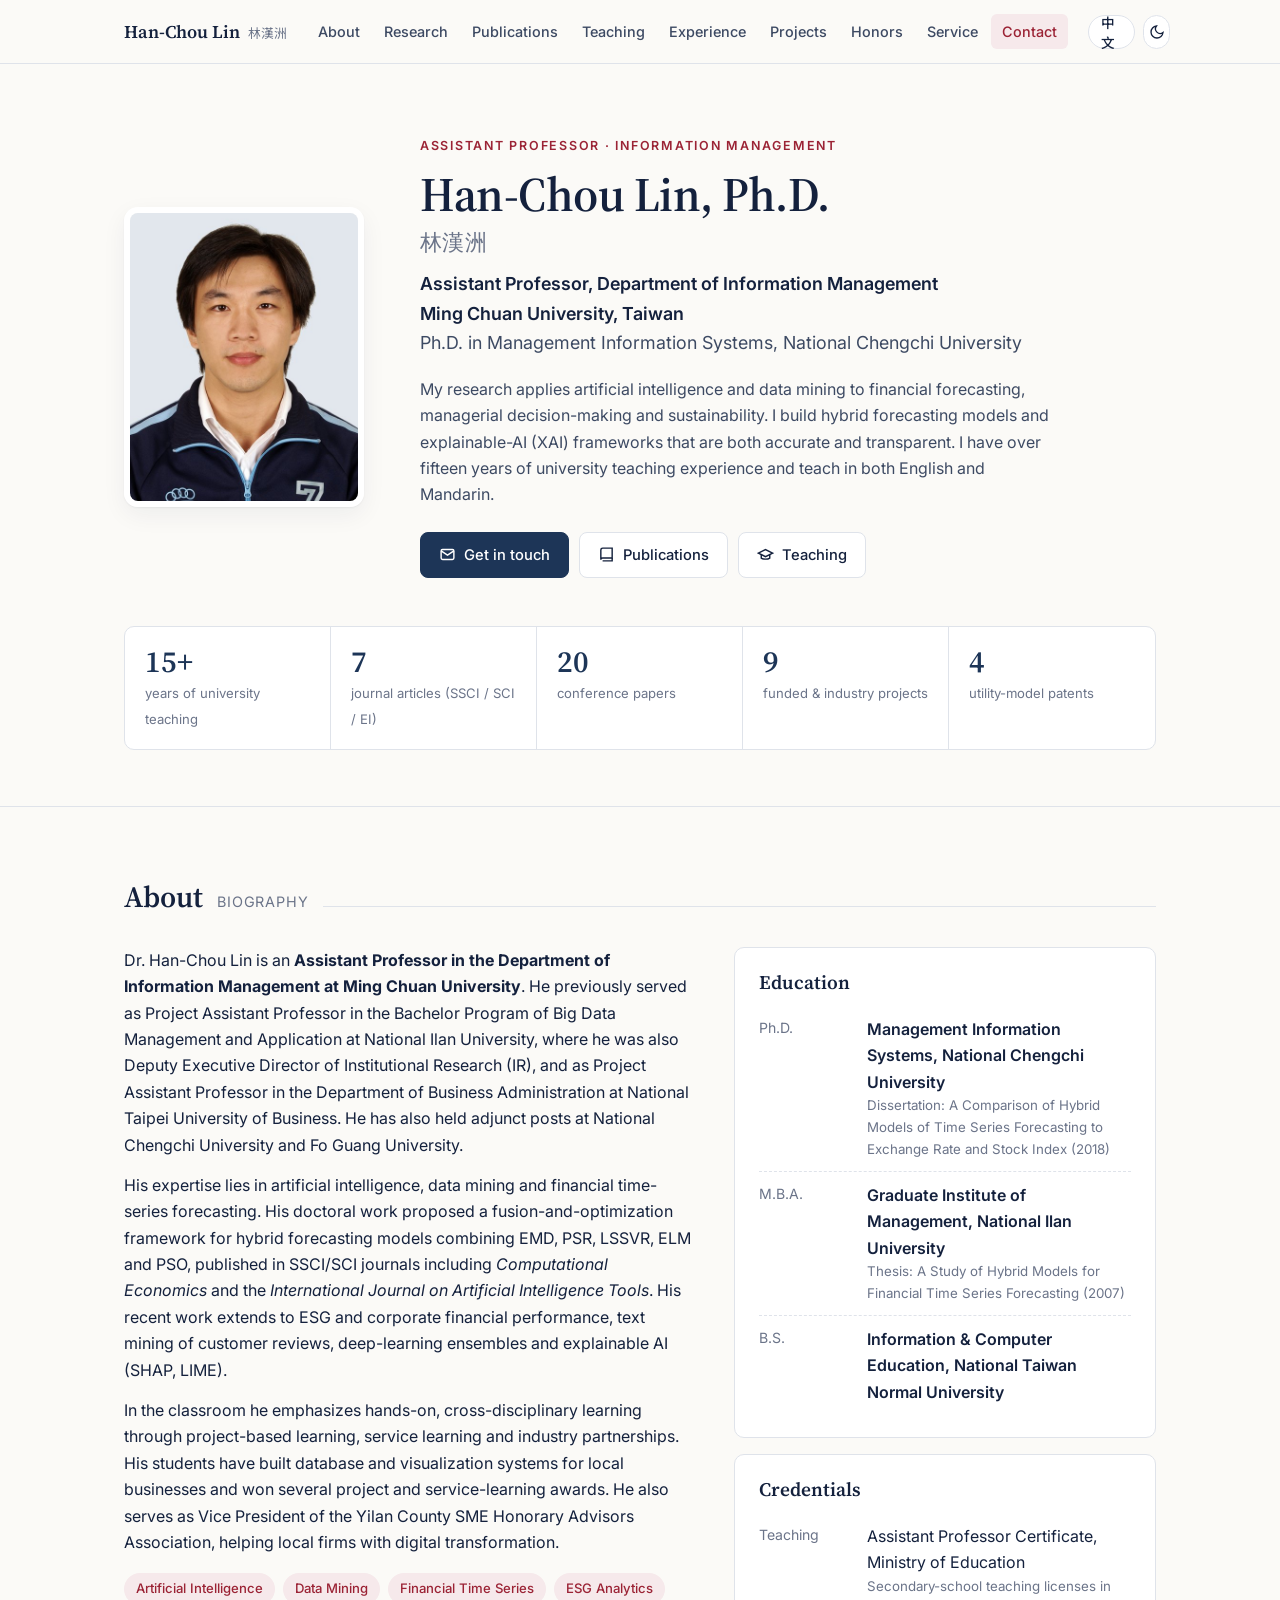
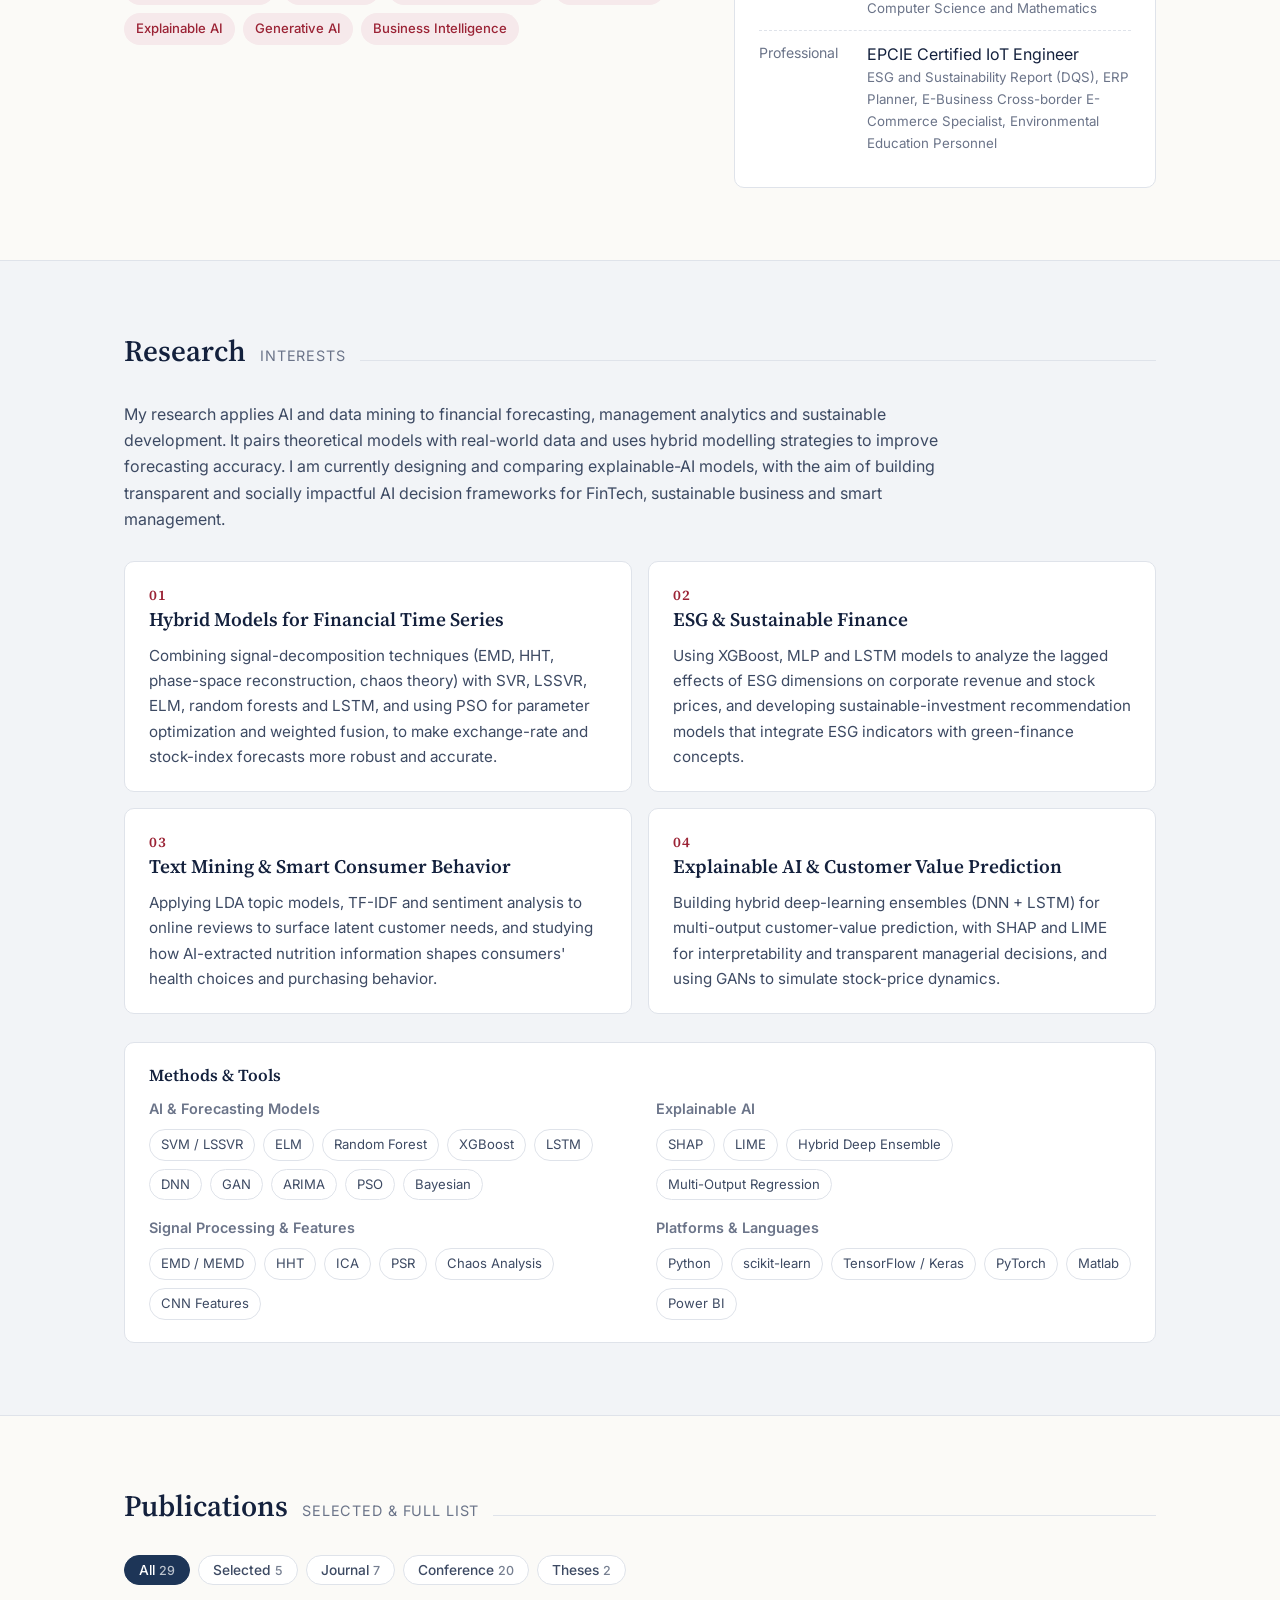
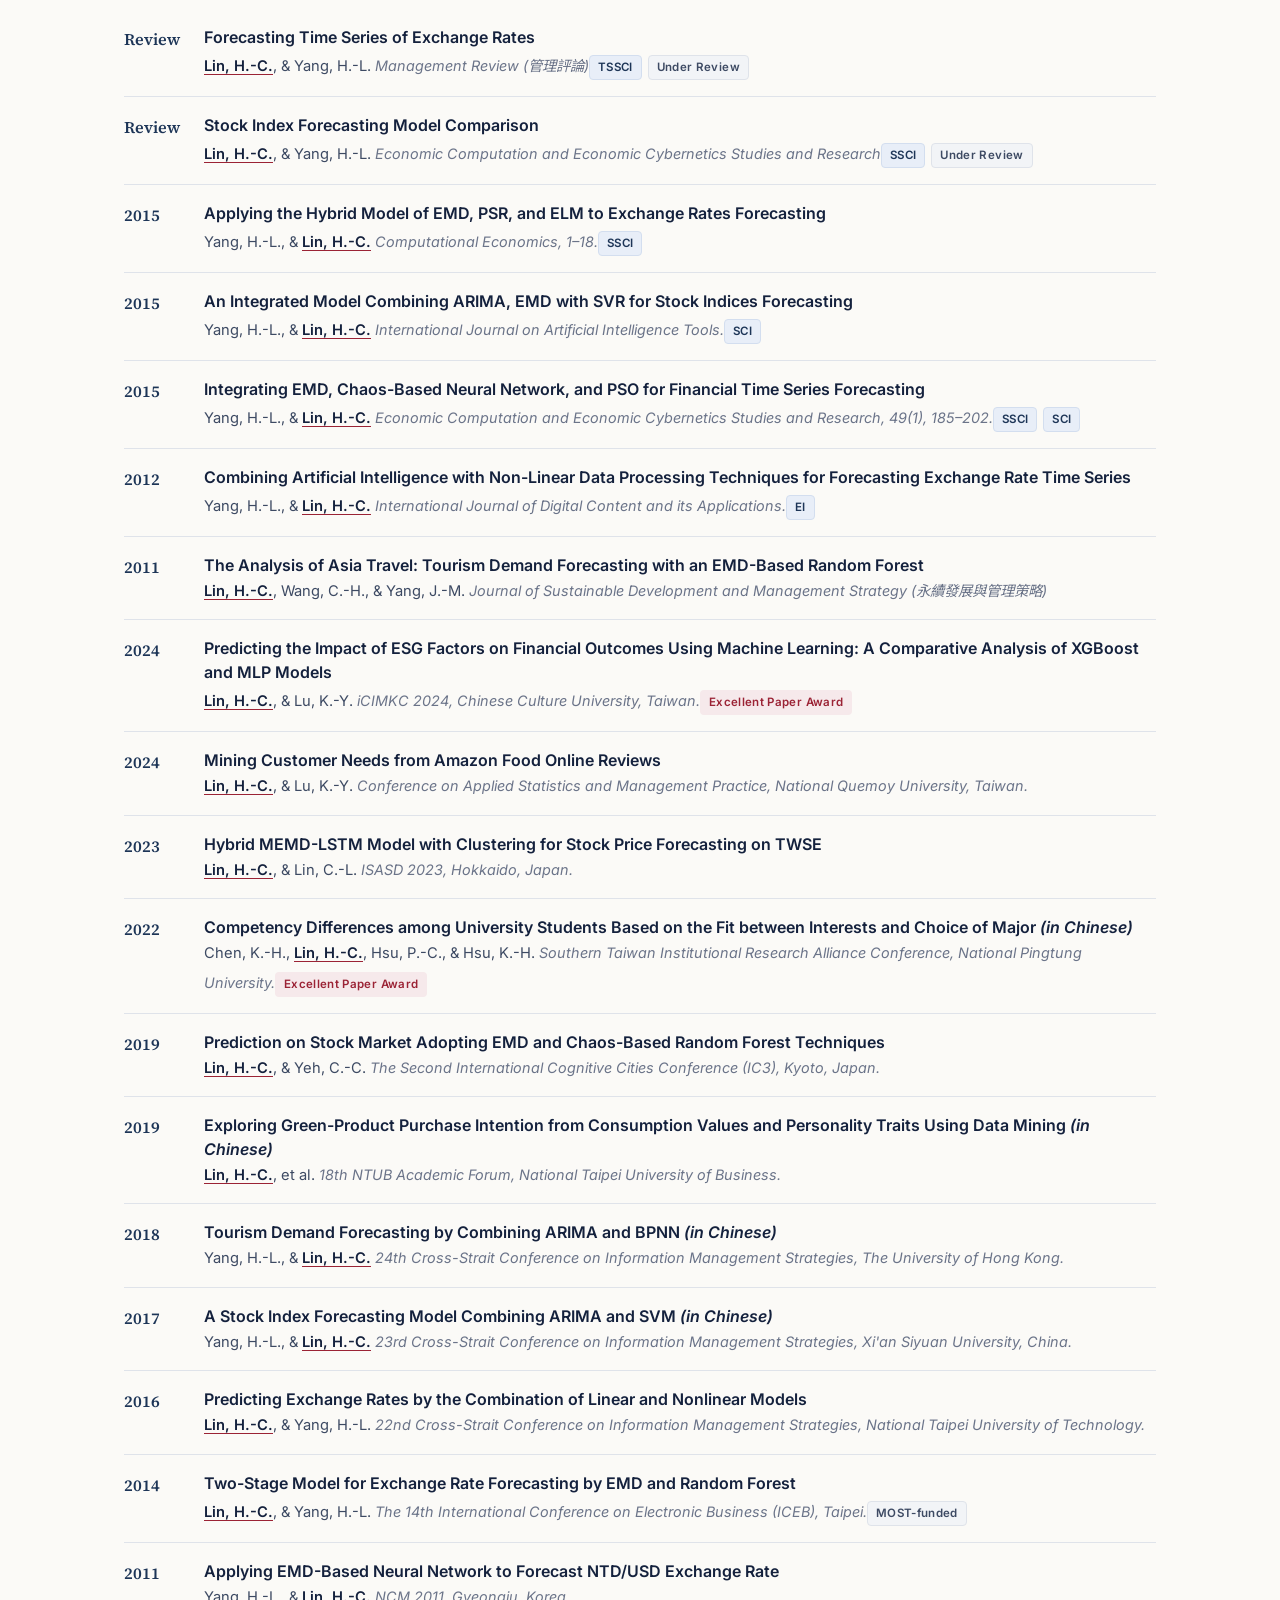
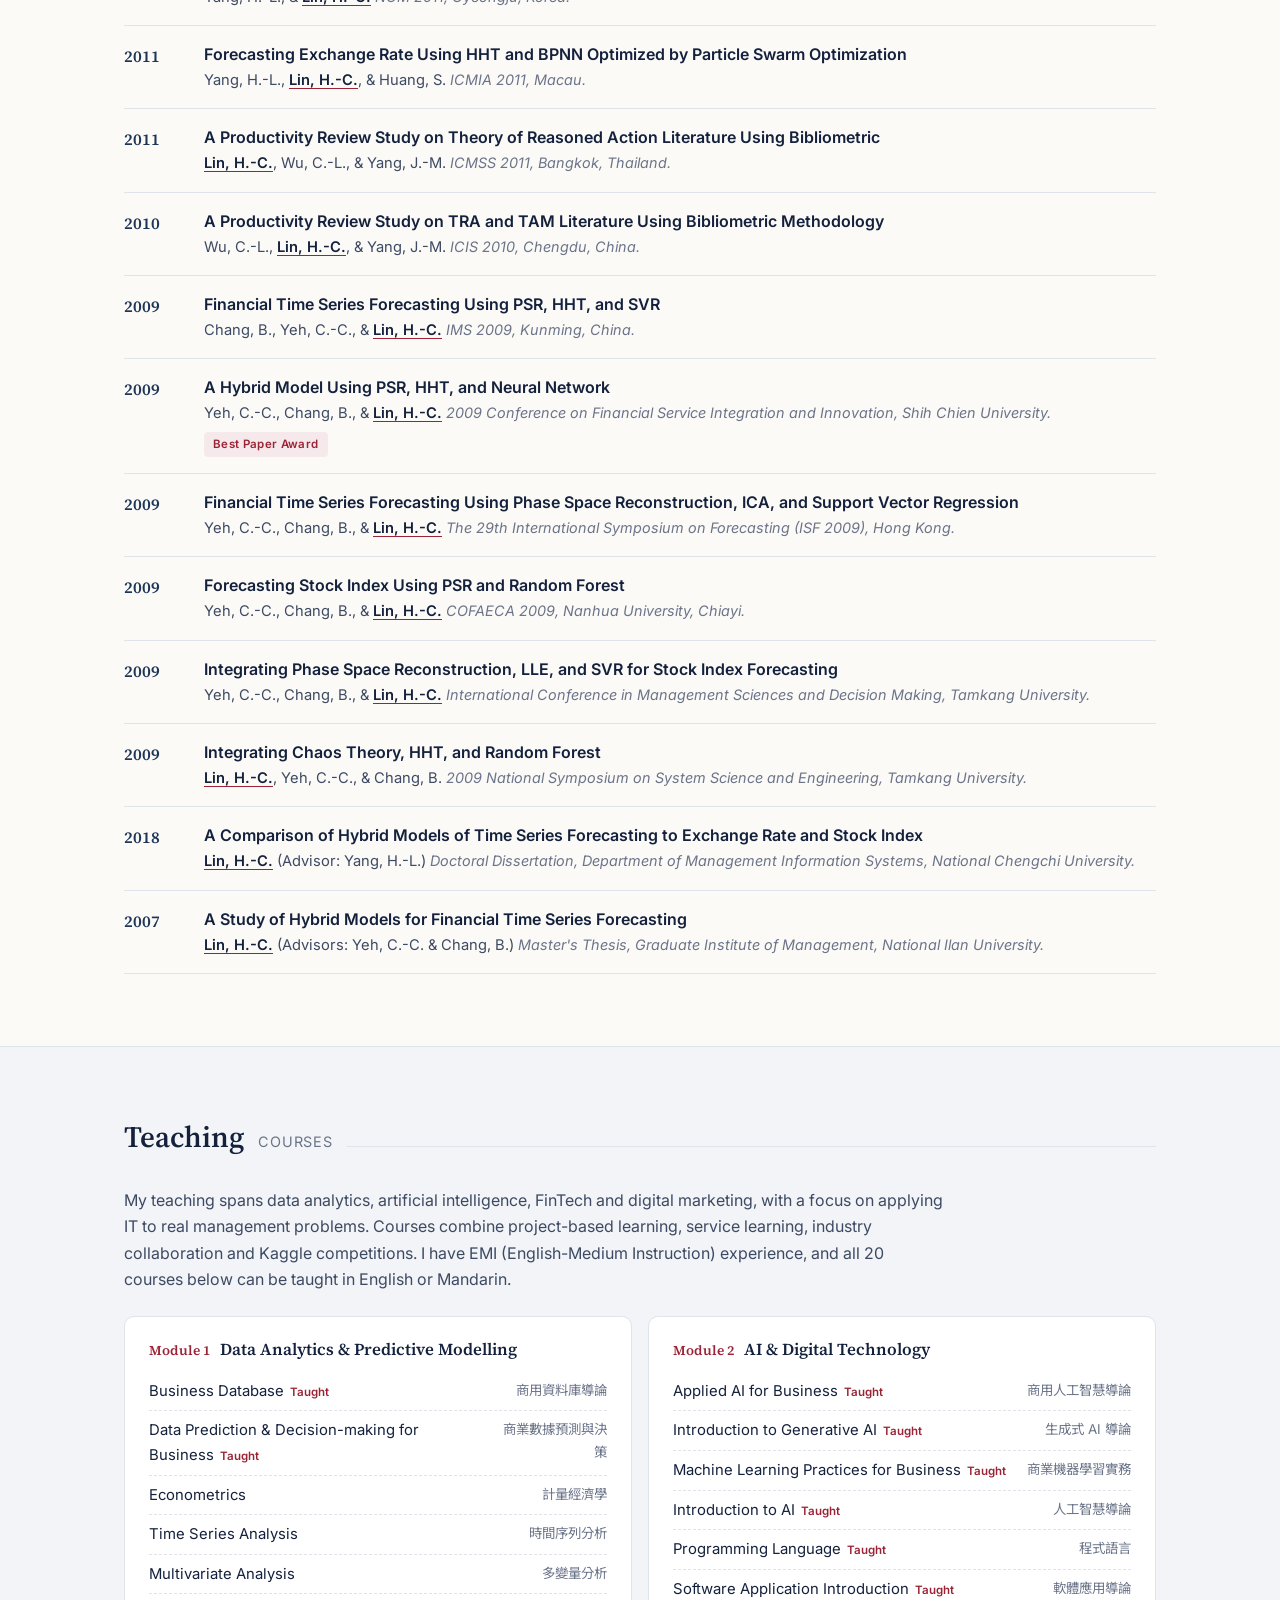
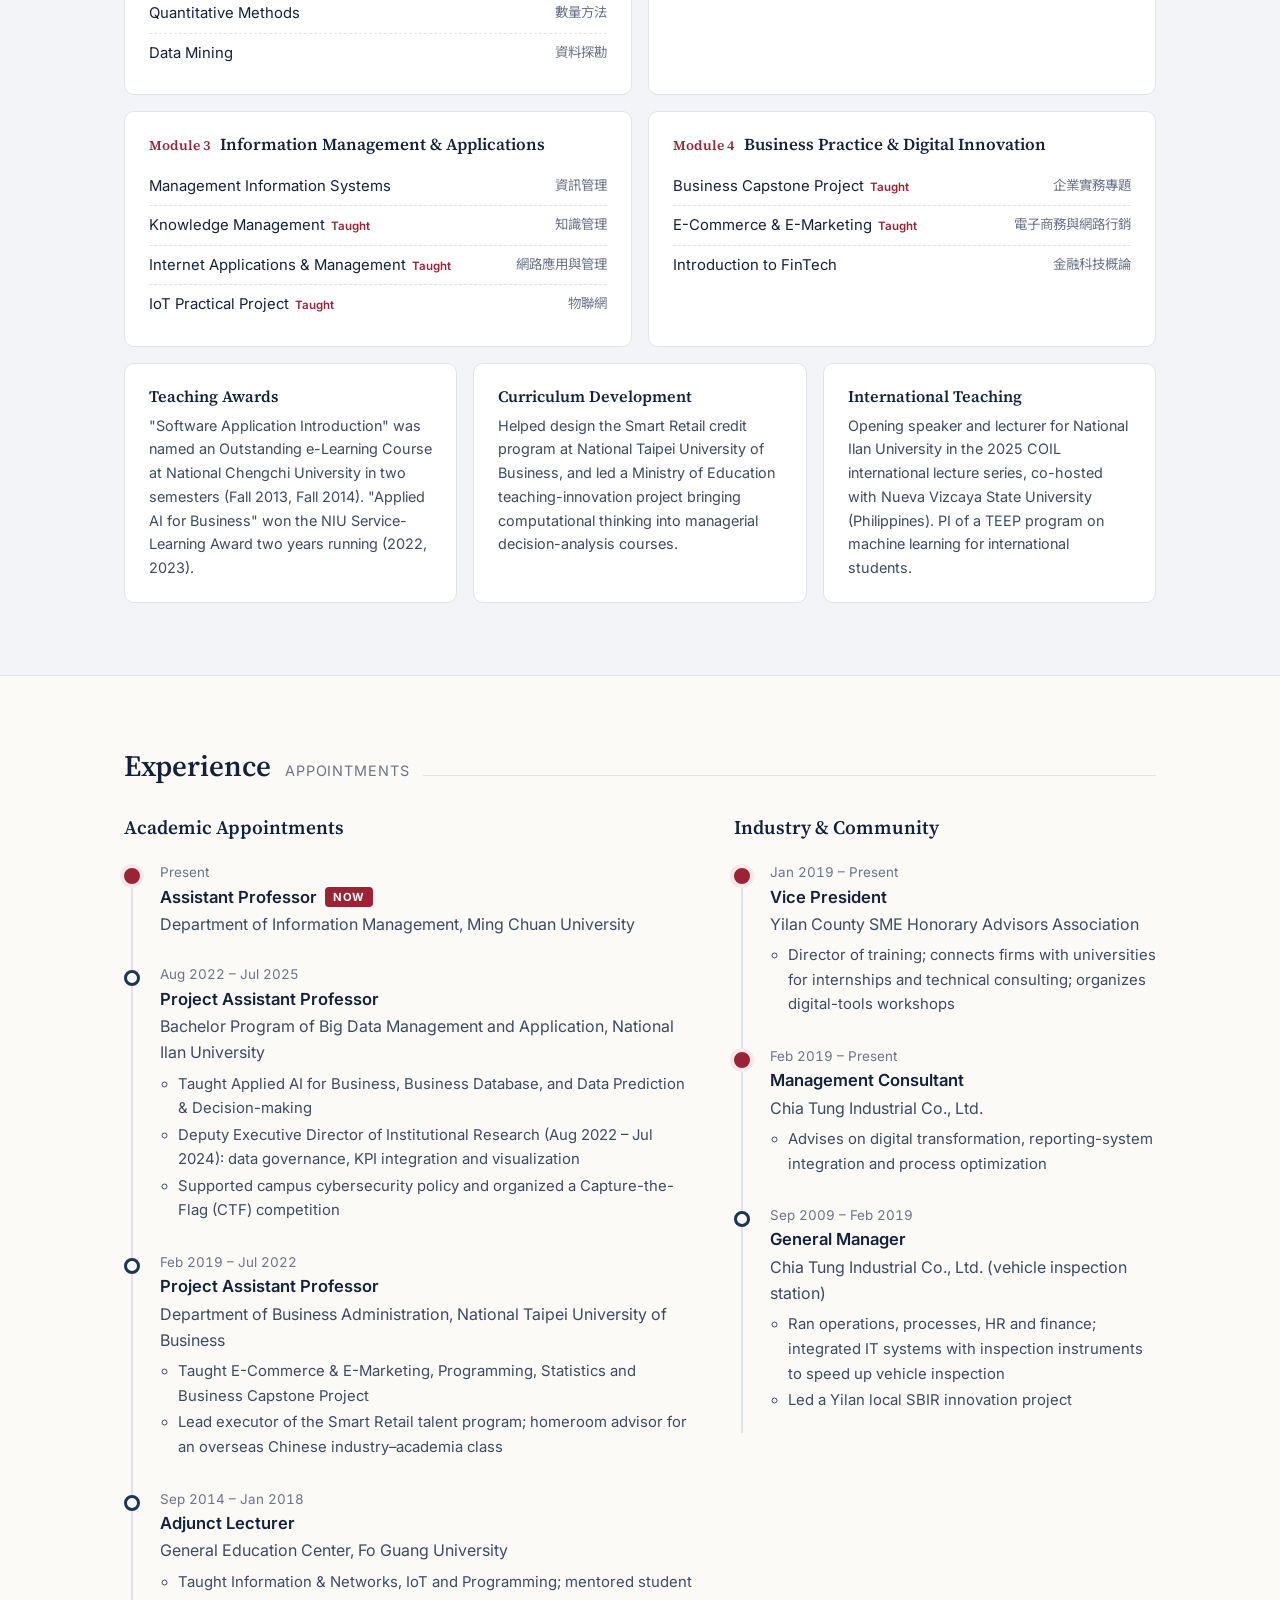
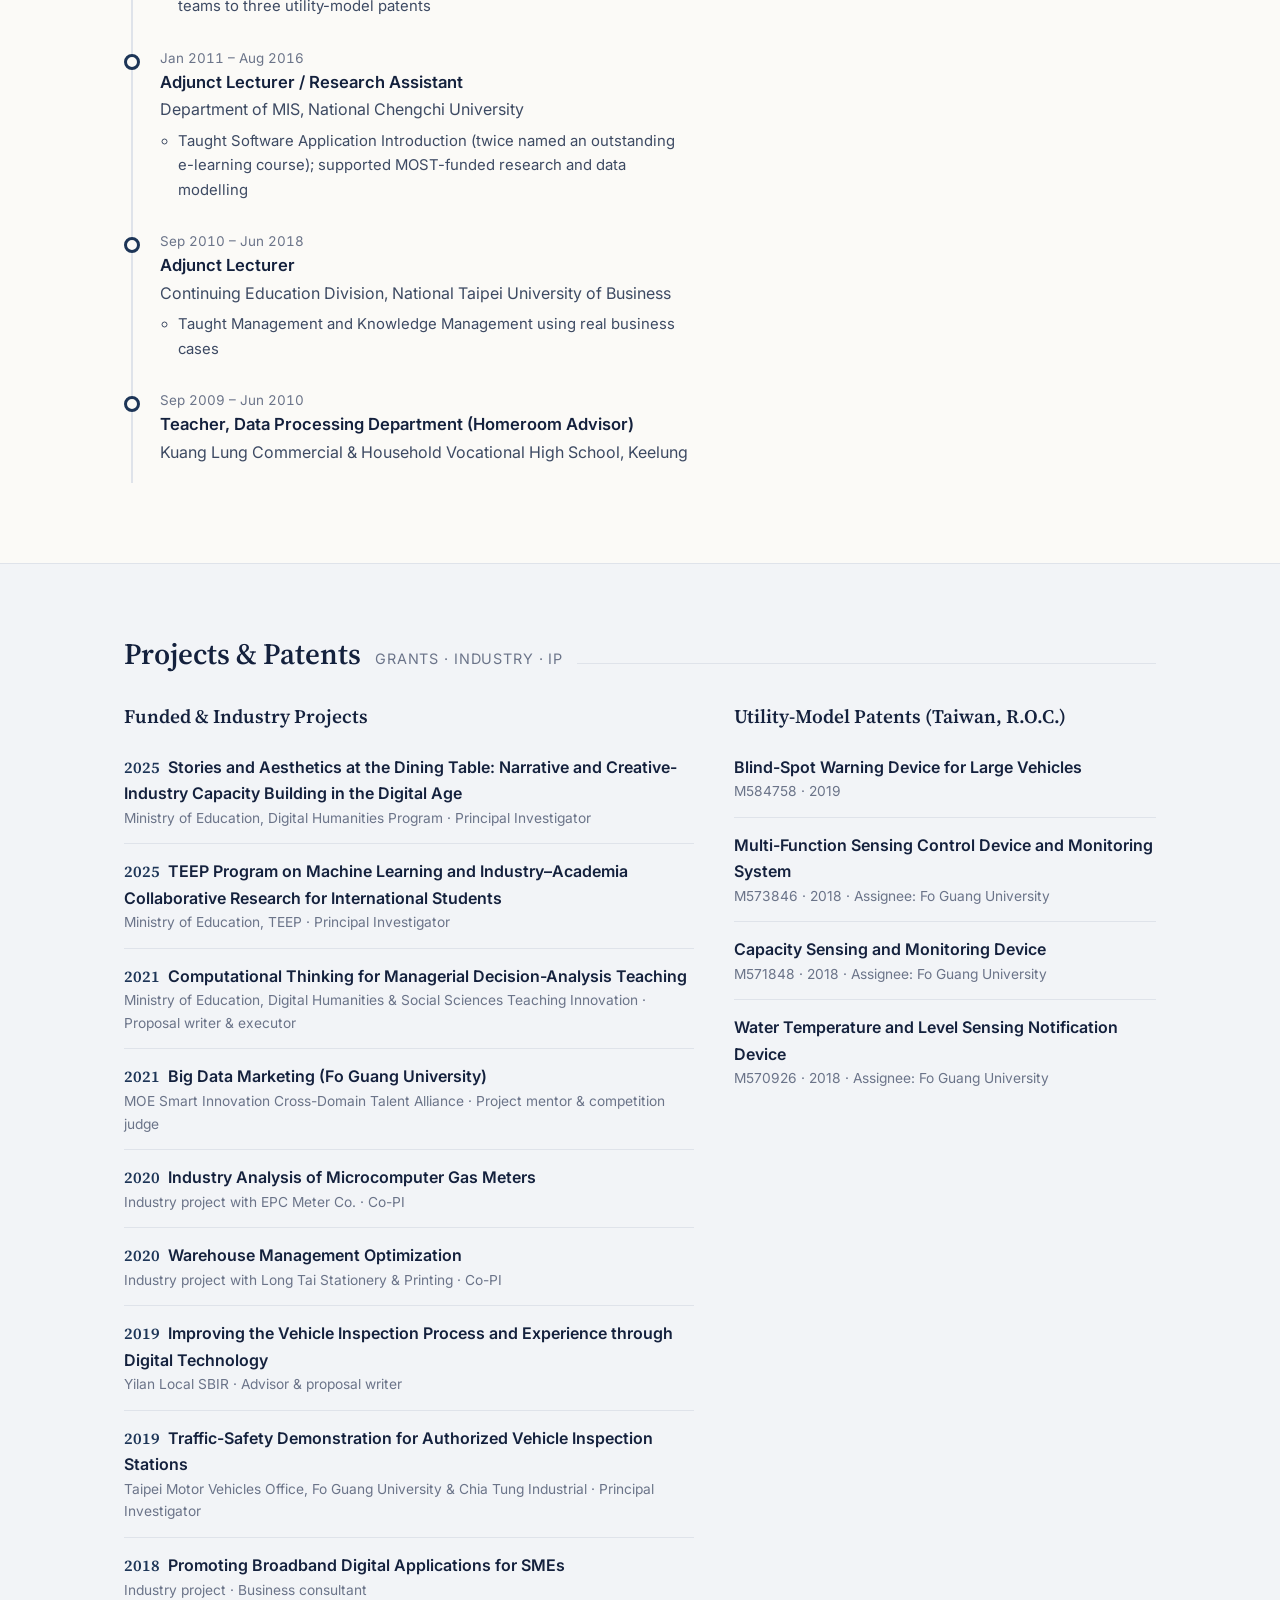
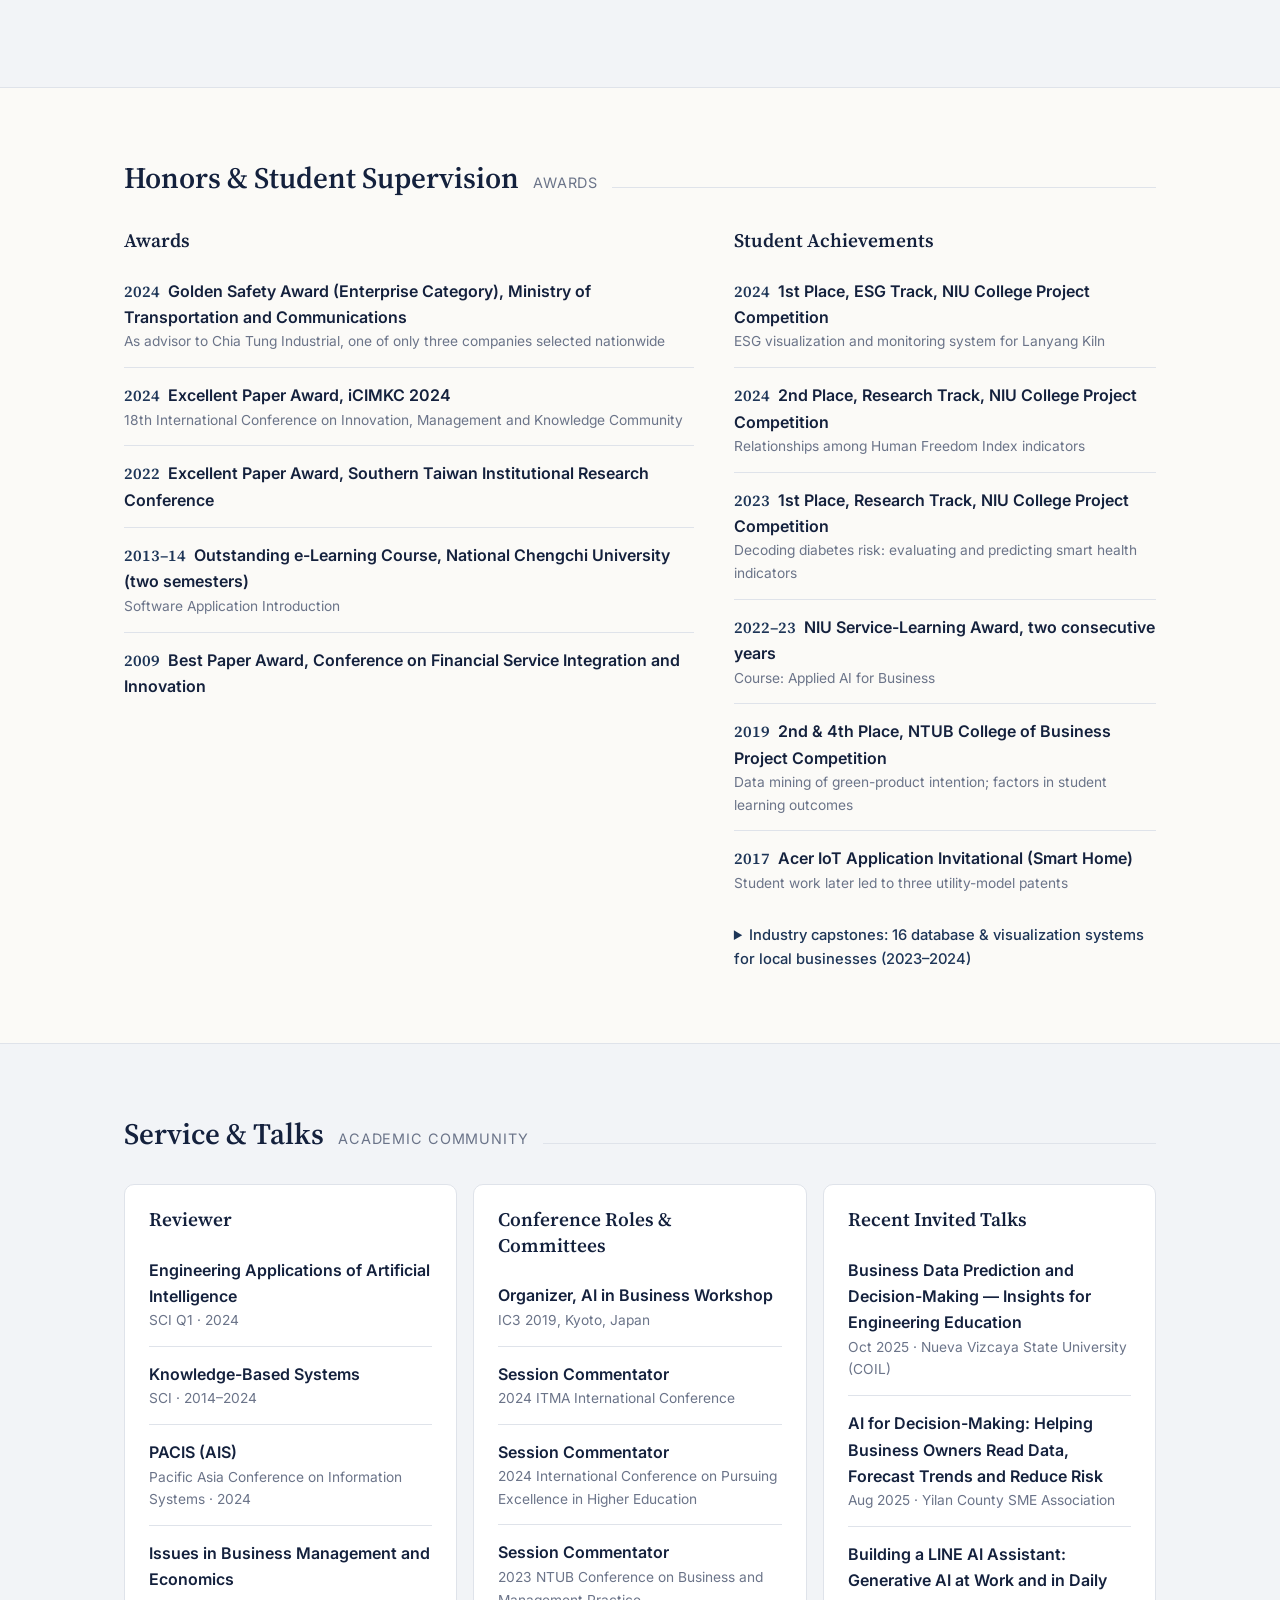
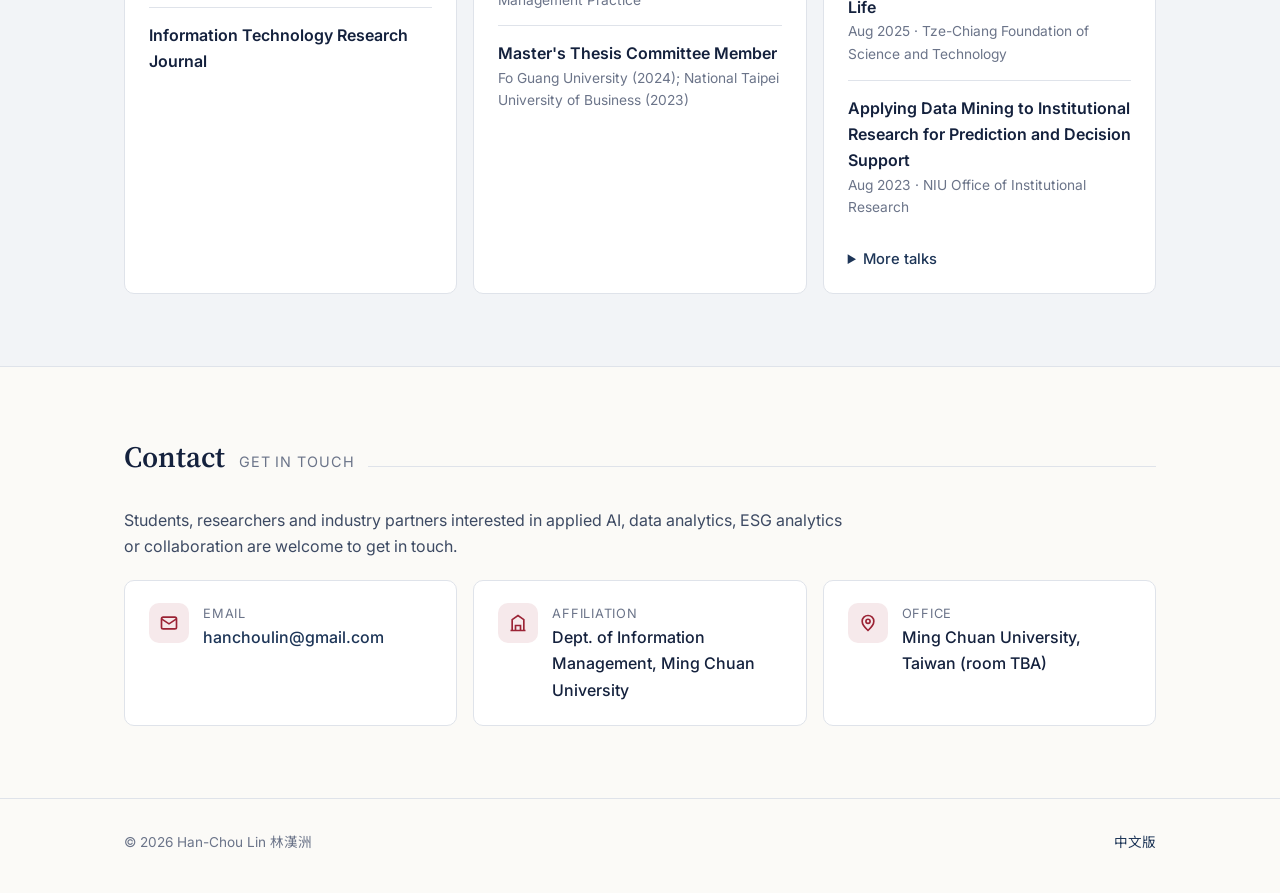
==== en/index.html @ ba2dc0ee "Initial website" ====
<!DOCTYPE html>
<html lang="en">
<head>
  <meta charset="UTF-8">
  <meta name="viewport" content="width=device-width, initial-scale=1">
  <title>Han-Chou Lin, Ph.D. | Assistant Professor, Ming Chuan University</title>
  <meta name="description" content="Han-Chou Lin is an Assistant Professor in the Department of Information Management at Ming Chuan University, Taiwan. Research: AI, data mining, financial time-series forecasting, ESG analytics and explainable AI.">
  <meta name="author" content="Han-Chou Lin">
  <link rel="alternate" hreflang="zh-Hant-TW" href="../">
  <link rel="alternate" hreflang="en" href="./">
  <meta property="og:type" content="profile">
  <meta property="og:title" content="Han-Chou Lin, Ph.D. | Ming Chuan University">
  <meta property="og:description" content="AI × Data Mining × Financial Forecasting × ESG Analytics">
  <meta property="og:image" content="../assets/img/profile.jpg">
  <link rel="icon" href="../assets/img/favicon.svg" type="image/svg+xml">
  <link rel="preconnect" href="https://fonts.googleapis.com">
  <link rel="preconnect" href="https://fonts.gstatic.com" crossorigin>
  <link href="https://fonts.googleapis.com/css2?family=Inter:wght@400;500;600&family=Noto+Sans+TC:wght@400;500;700&family=Source+Serif+4:opsz,wght@8..60,500;8..60,600&display=swap" rel="stylesheet">
  <link rel="stylesheet" href="../assets/css/style.css">
  <script>try{var t=localStorage.getItem('theme');if(t)document.documentElement.setAttribute('data-theme',t)}catch(e){}</script>
  <script type="application/ld+json">
  {
    "@context": "https://schema.org",
    "@type": "Person",
    "name": "Han-Chou Lin",
    "alternateName": "林漢洲",
    "jobTitle": "Assistant Professor",
    "worksFor": { "@type": "CollegeOrUniversity", "name": "Department of Information Management, Ming Chuan University" },
    "alumniOf": [
      { "@type": "CollegeOrUniversity", "name": "National Chengchi University" },
      { "@type": "CollegeOrUniversity", "name": "National Ilan University" },
      { "@type": "CollegeOrUniversity", "name": "National Taiwan Normal University" }
    ],
    "email": "mailto:hanchoulin@gmail.com",
    "knowsAbout": ["Artificial Intelligence", "Data Mining", "Financial Time Series Forecasting", "ESG", "Explainable AI"]
  }
  </script>
</head>
<body>

<nav class="nav" aria-label="Main">
  <div class="container">
    <a class="brand" href="#top">Han-Chou Lin<small>林漢洲</small></a>
    <ul class="nav-links" id="navLinks">
      <li><a href="#about">About</a></li>
      <li><a href="#research">Research</a></li>
      <li><a href="#publications">Publications</a></li>
      <li><a href="#teaching">Teaching</a></li>
      <li><a href="#experience">Experience</a></li>
      <li><a href="#projects">Projects</a></li>
      <li><a href="#honors">Honors</a></li>
      <li><a href="#service">Service</a></li>
      <li><a href="#contact">Contact</a></li>
    </ul>
    <div class="nav-tools">
      <a class="lang-switch" href="../" hreflang="zh-Hant-TW" lang="zh-Hant-TW" title="切換至中文版">中文</a>
      <button class="icon-btn" id="themeToggle" aria-label="Toggle dark mode">
        <svg width="16" height="16" viewBox="0 0 24 24" fill="none" stroke="currentColor" stroke-width="2"><path d="M21 12.8A9 9 0 1 1 11.2 3a7 7 0 0 0 9.8 9.8z"/></svg>
      </button>
      <button class="icon-btn menu-btn" id="menuBtn" aria-label="Open menu" aria-expanded="false" aria-controls="navLinks">
        <svg width="18" height="18" viewBox="0 0 24 24" fill="none" stroke="currentColor" stroke-width="2"><path d="M3 6h18M3 12h18M3 18h18"/></svg>
      </button>
    </div>
  </div>
</nav>

<header class="hero" id="top">
  <div class="container">
    <div class="hero-grid">
      <img class="portrait" src="../assets/img/profile.jpg" alt="Portrait of Han-Chou Lin" width="480" height="630">
      <div>
        <p class="eyebrow">Assistant Professor · Information Management</p>
        <h1>Han-Chou Lin, Ph.D.<span class="alt">林漢洲</span></h1>
        <p class="title"><strong>Assistant Professor, Department of Information Management<br>Ming Chuan University, Taiwan</strong><br>Ph.D. in Management Information Systems, National Chengchi University</p>
        <p class="lede">My research applies artificial intelligence and data mining to financial forecasting, managerial decision-making and sustainability. I build hybrid forecasting models and explainable-AI (XAI) frameworks that are both accurate and transparent. I have over fifteen years of university teaching experience and teach in both English and Mandarin.</p>
        <div class="btn-row">
          <a class="btn primary" href="mailto:hanchoulin@gmail.com">
            <svg viewBox="0 0 24 24" fill="none" stroke="currentColor" stroke-width="2"><rect x="3" y="5" width="18" height="14" rx="2"/><path d="m3 7 9 6 9-6"/></svg>Get in touch
          </a>
          <a class="btn" href="#publications">
            <svg viewBox="0 0 24 24" fill="none" stroke="currentColor" stroke-width="2"><path d="M4 19.5A2.5 2.5 0 0 1 6.5 17H20V3H6.5A2.5 2.5 0 0 0 4 5.5v14z"/><path d="M20 17v4H6.5"/></svg>Publications
          </a>
          <a class="btn" href="#teaching">
            <svg viewBox="0 0 24 24" fill="none" stroke="currentColor" stroke-width="2"><path d="M22 10 12 5 2 10l10 5 10-5z"/><path d="M6 12v5c3 2 9 2 12 0v-5"/></svg>Teaching
          </a>
        </div>
      </div>
    </div>

    <div class="stats" role="list">
      <div class="stat" role="listitem"><b>15+</b><span>years of university teaching</span></div>
      <div class="stat" role="listitem"><b>7</b><span>journal articles (SSCI / SCI / EI)</span></div>
      <div class="stat" role="listitem"><b>20</b><span>conference papers</span></div>
      <div class="stat" role="listitem"><b>9</b><span>funded &amp; industry projects</span></div>
      <div class="stat" role="listitem"><b>4</b><span>utility-model patents</span></div>
    </div>
  </div>
</header>

<main>

<!-- ============ About ============ -->
<section class="block" id="about">
  <div class="container">
    <div class="section-head reveal"><h2>About</h2><span class="sub">Biography</span></div>
    <div class="two-col">
      <div class="reveal">
        <p>Dr. Han-Chou Lin is an <strong>Assistant Professor in the Department of Information Management at Ming Chuan University</strong>. He previously served as Project Assistant Professor in the Bachelor Program of Big Data Management and Application at National Ilan University, where he was also Deputy Executive Director of Institutional Research (IR), and as Project Assistant Professor in the Department of Business Administration at National Taipei University of Business. He has also held adjunct posts at National Chengchi University and Fo Guang University.</p>
        <p>His expertise lies in artificial intelligence, data mining and financial time-series forecasting. His doctoral work proposed a fusion-and-optimization framework for hybrid forecasting models combining EMD, PSR, LSSVR, ELM and PSO, published in SSCI/SCI journals including <em>Computational Economics</em> and the <em>International Journal on Artificial Intelligence Tools</em>. His recent work extends to ESG and corporate financial performance, text mining of customer reviews, deep-learning ensembles and explainable AI (SHAP, LIME).</p>
        <p>In the classroom he emphasizes hands-on, cross-disciplinary learning through project-based learning, service learning and industry partnerships. His students have built database and visualization systems for local businesses and won several project and service-learning awards. He also serves as Vice President of the Yilan County SME Honorary Advisors Association, helping local firms with digital transformation.</p>
        <ul class="tags accent" style="margin-top:18px">
          <li>Artificial Intelligence</li><li>Data Mining</li><li>Financial Time Series</li><li>ESG Analytics</li><li>Explainable AI</li><li>Generative AI</li><li>Business Intelligence</li>
        </ul>
      </div>
      <div class="reveal">
        <div class="card">
          <h3>Education</h3>
          <ul class="kv">
            <li><span class="k">Ph.D.</span><span class="v"><b>Management Information Systems, National Chengchi University</b><small>Dissertation: A Comparison of Hybrid Models of Time Series Forecasting to Exchange Rate and Stock Index (2018)</small></span></li>
            <li><span class="k">M.B.A.</span><span class="v"><b>Graduate Institute of Management, National Ilan University</b><small>Thesis: A Study of Hybrid Models for Financial Time Series Forecasting (2007)</small></span></li>
            <li><span class="k">B.S.</span><span class="v"><b>Information &amp; Computer Education, National Taiwan Normal University</b></span></li>
          </ul>
        </div>
        <div class="card">
          <h3>Credentials</h3>
          <ul class="kv">
            <li><span class="k">Teaching</span><span class="v">Assistant Professor Certificate, Ministry of Education<small>Secondary-school teaching licenses in Computer Science and Mathematics</small></span></li>
            <li><span class="k">Professional</span><span class="v">EPCIE Certified IoT Engineer<small>ESG and Sustainability Report (DQS), ERP Planner, E-Business Cross-border E-Commerce Specialist, Environmental Education Personnel</small></span></li>
          </ul>
        </div>
      </div>
    </div>
  </div>
</section>

<!-- ============ Research ============ -->
<section class="block" id="research">
  <div class="container">
    <div class="section-head reveal"><h2>Research</h2><span class="sub">Interests</span></div>
    <p class="reveal" style="max-width:820px;color:var(--ink-soft)">My research applies AI and data mining to financial forecasting, management analytics and sustainable development. It pairs theoretical models with real-world data and uses hybrid modelling strategies to improve forecasting accuracy. I am currently designing and comparing explainable-AI models, with the aim of building transparent and socially impactful AI decision frameworks for FinTech, sustainable business and smart management.</p>
    <div class="research-grid" style="margin-top:28px">
      <article class="r-card reveal">
        <div class="num">01</div>
        <h3>Hybrid Models for Financial Time Series</h3>
        <p>Combining signal-decomposition techniques (EMD, HHT, phase-space reconstruction, chaos theory) with SVR, LSSVR, ELM, random forests and LSTM, and using PSO for parameter optimization and weighted fusion, to make exchange-rate and stock-index forecasts more robust and accurate.</p>
      </article>
      <article class="r-card reveal">
        <div class="num">02</div>
        <h3>ESG &amp; Sustainable Finance</h3>
        <p>Using XGBoost, MLP and LSTM models to analyze the lagged effects of ESG dimensions on corporate revenue and stock prices, and developing sustainable-investment recommendation models that integrate ESG indicators with green-finance concepts.</p>
      </article>
      <article class="r-card reveal">
        <div class="num">03</div>
        <h3>Text Mining &amp; Smart Consumer Behavior</h3>
        <p>Applying LDA topic models, TF-IDF and sentiment analysis to online reviews to surface latent customer needs, and studying how AI-extracted nutrition information shapes consumers' health choices and purchasing behavior.</p>
      </article>
      <article class="r-card reveal">
        <div class="num">04</div>
        <h3>Explainable AI &amp; Customer Value Prediction</h3>
        <p>Building hybrid deep-learning ensembles (DNN + LSTM) for multi-output customer-value prediction, with SHAP and LIME for interpretability and transparent managerial decisions, and using GANs to simulate stock-price dynamics.</p>
      </article>
    </div>

    <div class="card methods reveal">
      <h3 style="margin-top:0">Methods &amp; Tools</h3>
      <div class="methods-grid">
        <div><h4>AI &amp; Forecasting Models</h4><ul class="tags"><li>SVM / LSSVR</li><li>ELM</li><li>Random Forest</li><li>XGBoost</li><li>LSTM</li><li>DNN</li><li>GAN</li><li>ARIMA</li><li>PSO</li><li>Bayesian</li></ul></div>
        <div><h4>Explainable AI</h4><ul class="tags"><li>SHAP</li><li>LIME</li><li>Hybrid Deep Ensemble</li><li>Multi-Output Regression</li></ul></div>
        <div><h4>Signal Processing &amp; Features</h4><ul class="tags"><li>EMD / MEMD</li><li>HHT</li><li>ICA</li><li>PSR</li><li>Chaos Analysis</li><li>CNN Features</li></ul></div>
        <div><h4>Platforms &amp; Languages</h4><ul class="tags"><li>Python</li><li>scikit-learn</li><li>TensorFlow / Keras</li><li>PyTorch</li><li>Matlab</li><li>Power BI</li></ul></div>
      </div>
    </div>
  </div>
</section>

<!-- ============ Publications ============ -->
<section class="block" id="publications">
  <div class="container">
    <div class="section-head reveal"><h2>Publications</h2><span class="sub">Selected &amp; Full List</span></div>

    <div class="pub-toolbar" role="toolbar" aria-label="Filter publications">
      <button class="chip" data-filter="all" aria-pressed="true">All<span class="count"></span></button>
      <button class="chip" data-filter="selected" aria-pressed="false">Selected<span class="count"></span></button>
      <button class="chip" data-filter="journal" aria-pressed="false">Journal<span class="count"></span></button>
      <button class="chip" data-filter="conference" aria-pressed="false">Conference<span class="count"></span></button>
      <button class="chip" data-filter="thesis" aria-pressed="false">Theses<span class="count"></span></button>
    </div>

    <ol class="pub-list">
      <!-- Journal -->
      <li class="pub" data-type="journal"><span class="yr">Review</span><div><span class="t">Forecasting Time Series of Exchange Rates</span><span class="a"><span class="me">Lin, H.-C.</span>, &amp; Yang, H.-L.</span> <span class="v">Management Review (管理評論)</span><div class="badges"><span class="badge idx">TSSCI</span><span class="badge">Under Review</span></div></div></li>
      <li class="pub" data-type="journal"><span class="yr">Review</span><div><span class="t">Stock Index Forecasting Model Comparison</span><span class="a"><span class="me">Lin, H.-C.</span>, &amp; Yang, H.-L.</span> <span class="v">Economic Computation and Economic Cybernetics Studies and Research</span><div class="badges"><span class="badge idx">SSCI</span><span class="badge">Under Review</span></div></div></li>
      <li class="pub" data-type="journal selected"><span class="yr">2015</span><div><span class="t">Applying the Hybrid Model of EMD, PSR, and ELM to Exchange Rates Forecasting</span><span class="a">Yang, H.-L., &amp; <span class="me">Lin, H.-C.</span></span> <span class="v">Computational Economics, 1–18.</span><div class="badges"><span class="badge idx">SSCI</span></div></div></li>
      <li class="pub" data-type="journal selected"><span class="yr">2015</span><div><span class="t">An Integrated Model Combining ARIMA, EMD with SVR for Stock Indices Forecasting</span><span class="a">Yang, H.-L., &amp; <span class="me">Lin, H.-C.</span></span> <span class="v">International Journal on Artificial Intelligence Tools.</span><div class="badges"><span class="badge idx">SCI</span></div></div></li>
      <li class="pub" data-type="journal"><span class="yr">2015</span><div><span class="t">Integrating EMD, Chaos-Based Neural Network, and PSO for Financial Time Series Forecasting</span><span class="a">Yang, H.-L., &amp; <span class="me">Lin, H.-C.</span></span> <span class="v">Economic Computation and Economic Cybernetics Studies and Research, 49(1), 185–202.</span><div class="badges"><span class="badge idx">SSCI</span><span class="badge idx">SCI</span></div></div></li>
      <li class="pub" data-type="journal"><span class="yr">2012</span><div><span class="t">Combining Artificial Intelligence with Non-Linear Data Processing Techniques for Forecasting Exchange Rate Time Series</span><span class="a">Yang, H.-L., &amp; <span class="me">Lin, H.-C.</span></span> <span class="v">International Journal of Digital Content and its Applications.</span><div class="badges"><span class="badge idx">EI</span></div></div></li>
      <li class="pub" data-type="journal"><span class="yr">2011</span><div><span class="t">The Analysis of Asia Travel: Tourism Demand Forecasting with an EMD-Based Random Forest</span><span class="a"><span class="me">Lin, H.-C.</span>, Wang, C.-H., &amp; Yang, J.-M.</span> <span class="v">Journal of Sustainable Development and Management Strategy (永續發展與管理策略)</span></div></li>

      <!-- Conference -->
      <li class="pub" data-type="conference selected"><span class="yr">2024</span><div><span class="t">Predicting the Impact of ESG Factors on Financial Outcomes Using Machine Learning: A Comparative Analysis of XGBoost and MLP Models</span><span class="a"><span class="me">Lin, H.-C.</span>, &amp; Lu, K.-Y.</span> <span class="v">iCIMKC 2024, Chinese Culture University, Taiwan.</span><div class="badges"><span class="badge award">Excellent Paper Award</span></div></div></li>
      <li class="pub" data-type="conference"><span class="yr">2024</span><div><span class="t">Mining Customer Needs from Amazon Food Online Reviews</span><span class="a"><span class="me">Lin, H.-C.</span>, &amp; Lu, K.-Y.</span> <span class="v">Conference on Applied Statistics and Management Practice, National Quemoy University, Taiwan.</span></div></li>
      <li class="pub" data-type="conference"><span class="yr">2023</span><div><span class="t">Hybrid MEMD-LSTM Model with Clustering for Stock Price Forecasting on TWSE</span><span class="a"><span class="me">Lin, H.-C.</span>, &amp; Lin, C.-L.</span> <span class="v">ISASD 2023, Hokkaido, Japan.</span></div></li>
      <li class="pub" data-type="conference"><span class="yr">2022</span><div><span class="t">Competency Differences among University Students Based on the Fit between Interests and Choice of Major <em>(in Chinese)</em></span><span class="a">Chen, K.-H., <span class="me">Lin, H.-C.</span>, Hsu, P.-C., &amp; Hsu, K.-H.</span> <span class="v">Southern Taiwan Institutional Research Alliance Conference, National Pingtung University.</span><div class="badges"><span class="badge award">Excellent Paper Award</span></div></div></li>
      <li class="pub" data-type="conference selected"><span class="yr">2019</span><div><span class="t">Prediction on Stock Market Adopting EMD and Chaos-Based Random Forest Techniques</span><span class="a"><span class="me">Lin, H.-C.</span>, &amp; Yeh, C.-C.</span> <span class="v">The Second International Cognitive Cities Conference (IC3), Kyoto, Japan.</span></div></li>
      <li class="pub" data-type="conference"><span class="yr">2019</span><div><span class="t">Exploring Green-Product Purchase Intention from Consumption Values and Personality Traits Using Data Mining <em>(in Chinese)</em></span><span class="a"><span class="me">Lin, H.-C.</span>, et al.</span> <span class="v">18th NTUB Academic Forum, National Taipei University of Business.</span></div></li>
      <li class="pub" data-type="conference"><span class="yr">2018</span><div><span class="t">Tourism Demand Forecasting by Combining ARIMA and BPNN <em>(in Chinese)</em></span><span class="a">Yang, H.-L., &amp; <span class="me">Lin, H.-C.</span></span> <span class="v">24th Cross-Strait Conference on Information Management Strategies, The University of Hong Kong.</span></div></li>
      <li class="pub" data-type="conference"><span class="yr">2017</span><div><span class="t">A Stock Index Forecasting Model Combining ARIMA and SVM <em>(in Chinese)</em></span><span class="a">Yang, H.-L., &amp; <span class="me">Lin, H.-C.</span></span> <span class="v">23rd Cross-Strait Conference on Information Management Strategies, Xi'an Siyuan University, China.</span></div></li>
      <li class="pub" data-type="conference"><span class="yr">2016</span><div><span class="t">Predicting Exchange Rates by the Combination of Linear and Nonlinear Models</span><span class="a"><span class="me">Lin, H.-C.</span>, &amp; Yang, H.-L.</span> <span class="v">22nd Cross-Strait Conference on Information Management Strategies, National Taipei University of Technology.</span></div></li>
      <li class="pub" data-type="conference"><span class="yr">2014</span><div><span class="t">Two-Stage Model for Exchange Rate Forecasting by EMD and Random Forest</span><span class="a"><span class="me">Lin, H.-C.</span>, &amp; Yang, H.-L.</span> <span class="v">The 14th International Conference on Electronic Business (ICEB), Taipei.</span><div class="badges"><span class="badge">MOST-funded</span></div></div></li>
      <li class="pub" data-type="conference"><span class="yr">2011</span><div><span class="t">Applying EMD-Based Neural Network to Forecast NTD/USD Exchange Rate</span><span class="a">Yang, H.-L., &amp; <span class="me">Lin, H.-C.</span></span> <span class="v">NCM 2011, Gyeongju, Korea.</span></div></li>
      <li class="pub" data-type="conference"><span class="yr">2011</span><div><span class="t">Forecasting Exchange Rate Using HHT and BPNN Optimized by Particle Swarm Optimization</span><span class="a">Yang, H.-L., <span class="me">Lin, H.-C.</span>, &amp; Huang, S.</span> <span class="v">ICMIA 2011, Macau.</span></div></li>
      <li class="pub" data-type="conference"><span class="yr">2011</span><div><span class="t">A Productivity Review Study on Theory of Reasoned Action Literature Using Bibliometric</span><span class="a"><span class="me">Lin, H.-C.</span>, Wu, C.-L., &amp; Yang, J.-M.</span> <span class="v">ICMSS 2011, Bangkok, Thailand.</span></div></li>
      <li class="pub" data-type="conference"><span class="yr">2010</span><div><span class="t">A Productivity Review Study on TRA and TAM Literature Using Bibliometric Methodology</span><span class="a">Wu, C.-L., <span class="me">Lin, H.-C.</span>, &amp; Yang, J.-M.</span> <span class="v">ICIS 2010, Chengdu, China.</span></div></li>
      <li class="pub" data-type="conference"><span class="yr">2009</span><div><span class="t">Financial Time Series Forecasting Using PSR, HHT, and SVR</span><span class="a">Chang, B., Yeh, C.-C., &amp; <span class="me">Lin, H.-C.</span></span> <span class="v">IMS 2009, Kunming, China.</span></div></li>
      <li class="pub" data-type="conference"><span class="yr">2009</span><div><span class="t">A Hybrid Model Using PSR, HHT, and Neural Network</span><span class="a">Yeh, C.-C., Chang, B., &amp; <span class="me">Lin, H.-C.</span></span> <span class="v">2009 Conference on Financial Service Integration and Innovation, Shih Chien University.</span><div class="badges"><span class="badge award">Best Paper Award</span></div></div></li>
      <li class="pub" data-type="conference selected"><span class="yr">2009</span><div><span class="t">Financial Time Series Forecasting Using Phase Space Reconstruction, ICA, and Support Vector Regression</span><span class="a">Yeh, C.-C., Chang, B., &amp; <span class="me">Lin, H.-C.</span></span> <span class="v">The 29th International Symposium on Forecasting (ISF 2009), Hong Kong.</span></div></li>
      <li class="pub" data-type="conference"><span class="yr">2009</span><div><span class="t">Forecasting Stock Index Using PSR and Random Forest</span><span class="a">Yeh, C.-C., Chang, B., &amp; <span class="me">Lin, H.-C.</span></span> <span class="v">COFAECA 2009, Nanhua University, Chiayi.</span></div></li>
      <li class="pub" data-type="conference"><span class="yr">2009</span><div><span class="t">Integrating Phase Space Reconstruction, LLE, and SVR for Stock Index Forecasting</span><span class="a">Yeh, C.-C., Chang, B., &amp; <span class="me">Lin, H.-C.</span></span> <span class="v">International Conference in Management Sciences and Decision Making, Tamkang University.</span></div></li>
      <li class="pub" data-type="conference"><span class="yr">2009</span><div><span class="t">Integrating Chaos Theory, HHT, and Random Forest</span><span class="a"><span class="me">Lin, H.-C.</span>, Yeh, C.-C., &amp; Chang, B.</span> <span class="v">2009 National Symposium on System Science and Engineering, Tamkang University.</span></div></li>

      <!-- Theses -->
      <li class="pub" data-type="thesis"><span class="yr">2018</span><div><span class="t">A Comparison of Hybrid Models of Time Series Forecasting to Exchange Rate and Stock Index</span><span class="a"><span class="me">Lin, H.-C.</span> (Advisor: Yang, H.-L.)</span> <span class="v">Doctoral Dissertation, Department of Management Information Systems, National Chengchi University.</span></div></li>
      <li class="pub" data-type="thesis"><span class="yr">2007</span><div><span class="t">A Study of Hybrid Models for Financial Time Series Forecasting</span><span class="a"><span class="me">Lin, H.-C.</span> (Advisors: Yeh, C.-C. &amp; Chang, B.)</span> <span class="v">Master's Thesis, Graduate Institute of Management, National Ilan University.</span></div></li>
    </ol>
  </div>
</section>

<!-- ============ Teaching ============ -->
<section class="block" id="teaching">
  <div class="container">
    <div class="section-head reveal"><h2>Teaching</h2><span class="sub">Courses</span></div>
    <p class="reveal" style="max-width:820px;color:var(--ink-soft)">My teaching spans data analytics, artificial intelligence, FinTech and digital marketing, with a focus on applying IT to real management problems. Courses combine project-based learning, service learning, industry collaboration and Kaggle competitions. I have EMI (English-Medium Instruction) experience, and all 20 courses below can be taught in English or Mandarin.</p>
    <div class="modules" style="margin-top:24px">
      <div class="card module reveal">
        <h3><span class="n">Module 1</span>Data Analytics &amp; Predictive Modelling</h3>
        <ul class="course-list">
          <li><span>Business Database<span class="taught">Taught</span></span><span class="en">商用資料庫導論</span></li>
          <li><span>Data Prediction &amp; Decision-making for Business<span class="taught">Taught</span></span><span class="en">商業數據預測與決策</span></li>
          <li><span>Econometrics</span><span class="en">計量經濟學</span></li>
          <li><span>Time Series Analysis</span><span class="en">時間序列分析</span></li>
          <li><span>Multivariate Analysis</span><span class="en">多變量分析</span></li>
          <li><span>Quantitative Methods</span><span class="en">數量方法</span></li>
          <li><span>Data Mining</span><span class="en">資料探勘</span></li>
        </ul>
      </div>
      <div class="card module reveal">
        <h3><span class="n">Module 2</span>AI &amp; Digital Technology</h3>
        <ul class="course-list">
          <li><span>Applied AI for Business<span class="taught">Taught</span></span><span class="en">商用人工智慧導論</span></li>
          <li><span>Introduction to Generative AI<span class="taught">Taught</span></span><span class="en">生成式 AI 導論</span></li>
          <li><span>Machine Learning Practices for Business<span class="taught">Taught</span></span><span class="en">商業機器學習實務</span></li>
          <li><span>Introduction to AI<span class="taught">Taught</span></span><span class="en">人工智慧導論</span></li>
          <li><span>Programming Language<span class="taught">Taught</span></span><span class="en">程式語言</span></li>
          <li><span>Software Application Introduction<span class="taught">Taught</span></span><span class="en">軟體應用導論</span></li>
        </ul>
      </div>
      <div class="card module reveal">
        <h3><span class="n">Module 3</span>Information Management &amp; Applications</h3>
        <ul class="course-list">
          <li><span>Management Information Systems</span><span class="en">資訊管理</span></li>
          <li><span>Knowledge Management<span class="taught">Taught</span></span><span class="en">知識管理</span></li>
          <li><span>Internet Applications &amp; Management<span class="taught">Taught</span></span><span class="en">網路應用與管理</span></li>
          <li><span>IoT Practical Project<span class="taught">Taught</span></span><span class="en">物聯網</span></li>
        </ul>
      </div>
      <div class="card module reveal">
        <h3><span class="n">Module 4</span>Business Practice &amp; Digital Innovation</h3>
        <ul class="course-list">
          <li><span>Business Capstone Project<span class="taught">Taught</span></span><span class="en">企業實務專題</span></li>
          <li><span>E-Commerce &amp; E-Marketing<span class="taught">Taught</span></span><span class="en">電子商務與網路行銷</span></li>
          <li><span>Introduction to FinTech</span><span class="en">金融科技概論</span></li>
        </ul>
      </div>
    </div>

    <div class="grid-3" style="margin-top:16px">
      <div class="card mini reveal"><h3>Teaching Awards</h3><p>"Software Application Introduction" was named an Outstanding e-Learning Course at National Chengchi University in two semesters (Fall 2013, Fall 2014). "Applied AI for Business" won the NIU Service-Learning Award two years running (2022, 2023).</p></div>
      <div class="card mini reveal"><h3>Curriculum Development</h3><p>Helped design the Smart Retail credit program at National Taipei University of Business, and led a Ministry of Education teaching-innovation project bringing computational thinking into managerial decision-analysis courses.</p></div>
      <div class="card mini reveal"><h3>International Teaching</h3><p>Opening speaker and lecturer for National Ilan University in the 2025 COIL international lecture series, co-hosted with Nueva Vizcaya State University (Philippines). PI of a TEEP program on machine learning for international students.</p></div>
    </div>
  </div>
</section>

<!-- ============ Experience ============ -->
<section class="block" id="experience">
  <div class="container">
    <div class="section-head reveal"><h2>Experience</h2><span class="sub">Appointments</span></div>
    <div class="two-col">
      <div class="reveal">
        <h3 style="margin-bottom:20px">Academic Appointments</h3>
        <ol class="timeline">
          <li class="tl current">
            <div class="when">Present</div>
            <div class="role">Assistant Professor<span class="now-pill">Now</span></div>
            <div class="org">Department of Information Management, Ming Chuan University</div>
          </li>
          <li class="tl">
            <div class="when">Aug 2022 – Jul 2025</div>
            <div class="role">Project Assistant Professor</div>
            <div class="org">Bachelor Program of Big Data Management and Application, National Ilan University</div>
            <ul>
              <li>Taught Applied AI for Business, Business Database, and Data Prediction &amp; Decision-making</li>
              <li>Deputy Executive Director of Institutional Research (Aug 2022 – Jul 2024): data governance, KPI integration and visualization</li>
              <li>Supported campus cybersecurity policy and organized a Capture-the-Flag (CTF) competition</li>
            </ul>
          </li>
          <li class="tl">
            <div class="when">Feb 2019 – Jul 2022</div>
            <div class="role">Project Assistant Professor</div>
            <div class="org">Department of Business Administration, National Taipei University of Business</div>
            <ul>
              <li>Taught E-Commerce &amp; E-Marketing, Programming, Statistics and Business Capstone Project</li>
              <li>Lead executor of the Smart Retail talent program; homeroom advisor for an overseas Chinese industry–academia class</li>
            </ul>
          </li>
          <li class="tl">
            <div class="when">Sep 2014 – Jan 2018</div>
            <div class="role">Adjunct Lecturer</div>
            <div class="org">General Education Center, Fo Guang University</div>
            <ul><li>Taught Information &amp; Networks, IoT and Programming; mentored student teams to three utility-model patents</li></ul>
          </li>
          <li class="tl">
            <div class="when">Jan 2011 – Aug 2016</div>
            <div class="role">Adjunct Lecturer / Research Assistant</div>
            <div class="org">Department of MIS, National Chengchi University</div>
            <ul><li>Taught Software Application Introduction (twice named an outstanding e-learning course); supported MOST-funded research and data modelling</li></ul>
          </li>
          <li class="tl">
            <div class="when">Sep 2010 – Jun 2018</div>
            <div class="role">Adjunct Lecturer</div>
            <div class="org">Continuing Education Division, National Taipei University of Business</div>
            <ul><li>Taught Management and Knowledge Management using real business cases</li></ul>
          </li>
          <li class="tl">
            <div class="when">Sep 2009 – Jun 2010</div>
            <div class="role">Teacher, Data Processing Department (Homeroom Advisor)</div>
            <div class="org">Kuang Lung Commercial &amp; Household Vocational High School, Keelung</div>
          </li>
        </ol>
      </div>
      <div class="reveal">
        <h3 style="margin-bottom:20px">Industry &amp; Community</h3>
        <ol class="timeline">
          <li class="tl current">
            <div class="when">Jan 2019 – Present</div>
            <div class="role">Vice President</div>
            <div class="org">Yilan County SME Honorary Advisors Association</div>
            <ul><li>Director of training; connects firms with universities for internships and technical consulting; organizes digital-tools workshops</li></ul>
          </li>
          <li class="tl current">
            <div class="when">Feb 2019 – Present</div>
            <div class="role">Management Consultant</div>
            <div class="org">Chia Tung Industrial Co., Ltd.</div>
            <ul><li>Advises on digital transformation, reporting-system integration and process optimization</li></ul>
          </li>
          <li class="tl">
            <div class="when">Sep 2009 – Feb 2019</div>
            <div class="role">General Manager</div>
            <div class="org">Chia Tung Industrial Co., Ltd. (vehicle inspection station)</div>
            <ul>
              <li>Ran operations, processes, HR and finance; integrated IT systems with inspection instruments to speed up vehicle inspection</li>
              <li>Led a Yilan local SBIR innovation project</li>
            </ul>
          </li>
        </ol>
      </div>
    </div>
  </div>
</section>

<!-- ============ Projects ============ -->
<section class="block" id="projects">
  <div class="container">
    <div class="section-head reveal"><h2>Projects &amp; Patents</h2><span class="sub">Grants · Industry · IP</span></div>
    <div class="two-col">
      <div class="reveal">
        <h3>Funded &amp; Industry Projects</h3>
        <ul class="entry-list">
          <li><div class="head"><span class="yr">2025</span>Stories and Aesthetics at the Dining Table: Narrative and Creative-Industry Capacity Building in the Digital Age</div><div class="meta">Ministry of Education, Digital Humanities Program · Principal Investigator</div></li>
          <li><div class="head"><span class="yr">2025</span>TEEP Program on Machine Learning and Industry–Academia Collaborative Research for International Students</div><div class="meta">Ministry of Education, TEEP · Principal Investigator</div></li>
          <li><div class="head"><span class="yr">2021</span>Computational Thinking for Managerial Decision-Analysis Teaching</div><div class="meta">Ministry of Education, Digital Humanities &amp; Social Sciences Teaching Innovation · Proposal writer &amp; executor</div></li>
          <li><div class="head"><span class="yr">2021</span>Big Data Marketing (Fo Guang University)</div><div class="meta">MOE Smart Innovation Cross-Domain Talent Alliance · Project mentor &amp; competition judge</div></li>
          <li><div class="head"><span class="yr">2020</span>Industry Analysis of Microcomputer Gas Meters</div><div class="meta">Industry project with EPC Meter Co. · Co-PI</div></li>
          <li><div class="head"><span class="yr">2020</span>Warehouse Management Optimization</div><div class="meta">Industry project with Long Tai Stationery &amp; Printing · Co-PI</div></li>
          <li><div class="head"><span class="yr">2019</span>Improving the Vehicle Inspection Process and Experience through Digital Technology</div><div class="meta">Yilan Local SBIR · Advisor &amp; proposal writer</div></li>
          <li><div class="head"><span class="yr">2019</span>Traffic-Safety Demonstration for Authorized Vehicle Inspection Stations</div><div class="meta">Taipei Motor Vehicles Office, Fo Guang University &amp; Chia Tung Industrial · Principal Investigator</div></li>
          <li><div class="head"><span class="yr">2018</span>Promoting Broadband Digital Applications for SMEs</div><div class="meta">Industry project · Business consultant</div></li>
        </ul>
      </div>
      <div class="reveal">
        <h3>Utility-Model Patents (Taiwan, R.O.C.)</h3>
        <ul class="entry-list">
          <li><div class="head">Blind-Spot Warning Device for Large Vehicles</div><div class="meta">M584758 · 2019</div></li>
          <li><div class="head">Multi-Function Sensing Control Device and Monitoring System</div><div class="meta">M573846 · 2018 · Assignee: Fo Guang University</div></li>
          <li><div class="head">Capacity Sensing and Monitoring Device</div><div class="meta">M571848 · 2018 · Assignee: Fo Guang University</div></li>
          <li><div class="head">Water Temperature and Level Sensing Notification Device</div><div class="meta">M570926 · 2018 · Assignee: Fo Guang University</div></li>
        </ul>
      </div>
    </div>
  </div>
</section>

<!-- ============ Honors ============ -->
<section class="block" id="honors">
  <div class="container">
    <div class="section-head reveal"><h2>Honors &amp; Student Supervision</h2><span class="sub">Awards</span></div>
    <div class="two-col">
      <div class="reveal">
        <h3>Awards</h3>
        <ul class="entry-list">
          <li><div class="head"><span class="yr">2024</span>Golden Safety Award (Enterprise Category), Ministry of Transportation and Communications</div><div class="meta">As advisor to Chia Tung Industrial, one of only three companies selected nationwide</div></li>
          <li><div class="head"><span class="yr">2024</span>Excellent Paper Award, iCIMKC 2024</div><div class="meta">18th International Conference on Innovation, Management and Knowledge Community</div></li>
          <li><div class="head"><span class="yr">2022</span>Excellent Paper Award, Southern Taiwan Institutional Research Conference</div></li>
          <li><div class="head"><span class="yr">2013–14</span>Outstanding e-Learning Course, National Chengchi University (two semesters)</div><div class="meta">Software Application Introduction</div></li>
          <li><div class="head"><span class="yr">2009</span>Best Paper Award, Conference on Financial Service Integration and Innovation</div></li>
        </ul>
      </div>
      <div class="reveal">
        <h3>Student Achievements</h3>
        <ul class="entry-list">
          <li><div class="head"><span class="yr">2024</span>1st Place, ESG Track, NIU College Project Competition</div><div class="meta">ESG visualization and monitoring system for Lanyang Kiln</div></li>
          <li><div class="head"><span class="yr">2024</span>2nd Place, Research Track, NIU College Project Competition</div><div class="meta">Relationships among Human Freedom Index indicators</div></li>
          <li><div class="head"><span class="yr">2023</span>1st Place, Research Track, NIU College Project Competition</div><div class="meta">Decoding diabetes risk: evaluating and predicting smart health indicators</div></li>
          <li><div class="head"><span class="yr">2022–23</span>NIU Service-Learning Award, two consecutive years</div><div class="meta">Course: Applied AI for Business</div></li>
          <li><div class="head"><span class="yr">2019</span>2nd &amp; 4th Place, NTUB College of Business Project Competition</div><div class="meta">Data mining of green-product intention; factors in student learning outcomes</div></li>
          <li><div class="head"><span class="yr">2017</span>Acer IoT Application Invitational (Smart Home)</div><div class="meta">Student work later led to three utility-model patents</div></li>
        </ul>
        <details class="more">
          <summary>Industry capstones: 16 database &amp; visualization systems for local businesses (2023–2024)</summary>
          <p style="margin-top:10px;color:var(--ink-soft);font-size:.92rem">Student teams built sales-forecasting, customer-segmentation, inventory, energy-use and carbon-emission dashboards for Yilan businesses, including coffee shops, museums, a construction firm, a hotel, a ceramics studio, farms and manufacturers.</p>
        </details>
      </div>
    </div>
  </div>
</section>

<!-- ============ Service ============ -->
<section class="block" id="service">
  <div class="container">
    <div class="section-head reveal"><h2>Service &amp; Talks</h2><span class="sub">Academic Community</span></div>
    <div class="grid-3">
      <div class="card reveal">
        <h3>Reviewer</h3>
        <ul class="entry-list">
          <li><div class="head">Engineering Applications of Artificial Intelligence</div><div class="meta">SCI Q1 · 2024</div></li>
          <li><div class="head">Knowledge-Based Systems</div><div class="meta">SCI · 2014–2024</div></li>
          <li><div class="head">PACIS (AIS)</div><div class="meta">Pacific Asia Conference on Information Systems · 2024</div></li>
          <li><div class="head">Issues in Business Management and Economics</div></li>
          <li><div class="head">Information Technology Research Journal</div></li>
        </ul>
      </div>
      <div class="card reveal">
        <h3>Conference Roles &amp; Committees</h3>
        <ul class="entry-list">
          <li><div class="head">Organizer, AI in Business Workshop</div><div class="meta">IC3 2019, Kyoto, Japan</div></li>
          <li><div class="head">Session Commentator</div><div class="meta">2024 ITMA International Conference</div></li>
          <li><div class="head">Session Commentator</div><div class="meta">2024 International Conference on Pursuing Excellence in Higher Education</div></li>
          <li><div class="head">Session Commentator</div><div class="meta">2023 NTUB Conference on Business and Management Practice</div></li>
          <li><div class="head">Master's Thesis Committee Member</div><div class="meta">Fo Guang University (2024); National Taipei University of Business (2023)</div></li>
        </ul>
      </div>
      <div class="card reveal">
        <h3>Recent Invited Talks</h3>
        <ul class="entry-list">
          <li><div class="head">Business Data Prediction and Decision-Making — Insights for Engineering Education</div><div class="meta">Oct 2025 · Nueva Vizcaya State University (COIL)</div></li>
          <li><div class="head">AI for Decision-Making: Helping Business Owners Read Data, Forecast Trends and Reduce Risk</div><div class="meta">Aug 2025 · Yilan County SME Association</div></li>
          <li><div class="head">Building a LINE AI Assistant: Generative AI at Work and in Daily Life</div><div class="meta">Aug 2025 · Tze-Chiang Foundation of Science and Technology</div></li>
          <li><div class="head">Applying Data Mining to Institutional Research for Prediction and Decision Support</div><div class="meta">Aug 2023 · NIU Office of Institutional Research</div></li>
        </ul>
        <details class="more">
          <summary>More talks</summary>
          <ul class="entry-list">
            <li><div class="head">AI in Everyday Life</div><div class="meta">Nov 2025 · Yilan Pancreatic Care Association; Sep 2025 · Yilan County Women's Association</div></li>
            <li><div class="head">Building Your Own My GPT LINE AI Assistant</div><div class="meta">Dec 2024 · NIU Library</div></li>
            <li><div class="head">Personal Data Protection and Information Security</div><div class="meta">Apr 2024 · Yilan Motor Vehicles Station, MOTC</div></li>
            <li><div class="head">An Introduction to AI and Business Intelligence</div><div class="meta">Oct 2022 · Rotary Club of Luodong West</div></li>
          </ul>
        </details>
      </div>
    </div>
  </div>
</section>

<!-- ============ Contact ============ -->
<section class="block" id="contact">
  <div class="container">
    <div class="section-head reveal"><h2>Contact</h2><span class="sub">Get in touch</span></div>
    <p class="reveal" style="color:var(--ink-soft);max-width:720px">Students, researchers and industry partners interested in applied AI, data analytics, ESG analytics or collaboration are welcome to get in touch.</p>
    <div class="contact-grid" style="margin-top:20px">
      <div class="card contact-card reveal">
        <div class="ic"><svg viewBox="0 0 24 24" fill="none" stroke="currentColor" stroke-width="2"><rect x="3" y="5" width="18" height="14" rx="2"/><path d="m3 7 9 6 9-6"/></svg></div>
        <div><div class="lbl">Email</div><div class="val"><a href="mailto:hanchoulin@gmail.com">hanchoulin@gmail.com</a></div></div>
      </div>
      <div class="card contact-card reveal">
        <div class="ic"><svg viewBox="0 0 24 24" fill="none" stroke="currentColor" stroke-width="2"><path d="M3 21h18M5 21V8l7-5 7 5v13"/><path d="M9 21v-6h6v6"/></svg></div>
        <div><div class="lbl">Affiliation</div><div class="val">Dept. of Information Management, Ming Chuan University</div></div>
      </div>
      <div class="card contact-card reveal">
        <div class="ic"><svg viewBox="0 0 24 24" fill="none" stroke="currentColor" stroke-width="2"><path d="M12 21s-7-6.2-7-11a7 7 0 0 1 14 0c0 4.8-7 11-7 11z"/><circle cx="12" cy="10" r="2.5"/></svg></div>
        <div><div class="lbl">Office</div><div class="val">Ming Chuan University, Taiwan (room TBA)</div></div>
      </div>
    </div>
  </div>
</section>

</main>

<footer>
  <div class="container">
    <span>© <span id="year">2026</span> Han-Chou Lin 林漢洲</span>
    <span><a href="../" hreflang="zh-Hant-TW" lang="zh-Hant-TW">中文版</a></span>
  </div>
</footer>

<button class="to-top" id="toTop" aria-label="Back to top">
  <svg width="18" height="18" viewBox="0 0 24 24" fill="none" stroke="currentColor" stroke-width="2"><path d="m18 15-6-6-6 6"/></svg>
</button>

<script src="../assets/js/main.js"></script>
</body>
</html>
---- assets/css/style.css ----
/* =========================================================
   Han-Chou Lin — Academic Website
   Shared stylesheet for zh-TW (/) and English (/en/)
   ========================================================= */

:root {
  --ink: #14213d;          /* primary text / navy */
  --ink-soft: #3d4a63;
  --muted: #6b7489;
  --line: #dfe3ea;
  --paper: #fbfaf7;        /* page background */
  --surface: #ffffff;
  --surface-alt: #f2f4f7;
  --accent: #9b2335;       /* deep crimson */
  --accent-soft: #f6e9eb;
  --navy: #1d3557;
  --shadow: 0 1px 2px rgba(20, 33, 61, .06), 0 8px 24px rgba(20, 33, 61, .06);

  --serif: "Source Serif 4", "Noto Serif TC", Georgia, "Times New Roman", serif;
  --sans: "Inter", "Noto Sans TC", -apple-system, BlinkMacSystemFont, "Segoe UI", "PingFang TC", "Microsoft JhengHei", sans-serif;

  --maxw: 1080px;
  --nav-h: 64px;
  --radius: 10px;
}

@media (prefers-color-scheme: dark) {
  :root:not([data-theme="light"]) {
    --ink: #e7eaf0; --ink-soft: #c3c9d5; --muted: #9099ab; --line: #2c3446;
    --paper: #0f1420; --surface: #161d2c; --surface-alt: #1b2335;
    --accent: #e0707f; --accent-soft: #2a1a22; --navy: #9fb7e0;
    --shadow: 0 1px 2px rgba(0,0,0,.3), 0 8px 24px rgba(0,0,0,.25);
  }
}
:root[data-theme="dark"] {
  --ink: #e7eaf0; --ink-soft: #c3c9d5; --muted: #9099ab; --line: #2c3446;
  --paper: #0f1420; --surface: #161d2c; --surface-alt: #1b2335;
  --accent: #e0707f; --accent-soft: #2a1a22; --navy: #9fb7e0;
  --shadow: 0 1px 2px rgba(0,0,0,.3), 0 8px 24px rgba(0,0,0,.25);
}

*, *::before, *::after { box-sizing: border-box; }
html { scroll-behavior: smooth; scroll-padding-top: calc(var(--nav-h) + 16px); }
body {
  margin: 0;
  background: var(--paper);
  color: var(--ink);
  font-family: var(--sans);
  font-size: 16px;
  line-height: 1.75;
  -webkit-font-smoothing: antialiased;
  overflow-x: hidden;
}
html[lang="en"] body { line-height: 1.65; }
img { max-width: 100%; display: block; }
a { color: var(--navy); text-decoration: none; }
a:hover { color: var(--accent); }
.container { max-width: var(--maxw); margin: 0 auto; padding: 0 24px; }

/* ---------- Navigation ---------- */
.nav {
  position: sticky; top: 0; z-index: 50;
  height: var(--nav-h);
  background: color-mix(in srgb, var(--paper) 88%, transparent);
  backdrop-filter: saturate(160%) blur(10px);
  -webkit-backdrop-filter: saturate(160%) blur(10px);
  border-bottom: 1px solid var(--line);
}
.nav .container { height: 100%; display: flex; align-items: center; gap: 20px; }
.brand { font-family: var(--serif); font-weight: 600; font-size: 1.12rem; color: var(--ink); white-space: nowrap; }
.brand small { font-family: var(--sans); font-weight: 400; color: var(--muted); font-size: .8rem; margin-left: 8px; }
.nav-links { display: flex; gap: 2px; margin-left: auto; list-style: none; padding: 0; }
.nav-links a {
  display: block; padding: 6px 11px; border-radius: 6px;
  color: var(--ink-soft); font-size: .9rem; font-weight: 500;
}
.nav-links a:hover, .nav-links a.active { color: var(--accent); background: var(--accent-soft); }
.nav-tools { display: flex; align-items: center; gap: 8px; }
.lang-switch, .icon-btn {
  display: inline-flex; align-items: center; justify-content: center; gap: 6px;
  height: 34px; padding: 0 12px; border-radius: 999px;
  border: 1px solid var(--line); background: var(--surface);
  color: var(--ink); font: 500 .85rem var(--sans); cursor: pointer;
}
.icon-btn { width: 34px; padding: 0; }
.lang-switch:hover, .icon-btn:hover { border-color: var(--accent); color: var(--accent); }
.menu-btn { display: none; }

@media (max-width: 980px) {
  .menu-btn { display: inline-flex; }
  .nav-links {
    position: absolute; top: var(--nav-h); left: 0; right: 0;
    flex-direction: column; gap: 0; margin: 0; padding: 8px 16px 16px;
    background: var(--paper); border-bottom: 1px solid var(--line);
    display: none;
  }
  .nav-links.open { display: flex; }
  .nav-links a { padding: 10px 12px; }
  .nav-tools { margin-left: auto; }
}

/* ---------- Hero ---------- */
.hero { padding: 72px 0 56px; border-bottom: 1px solid var(--line); }
.hero-grid { display: grid; grid-template-columns: 240px 1fr; gap: 56px; align-items: center; }
.portrait {
  width: 240px; height: auto; aspect-ratio: 4 / 5; object-fit: cover; object-position: center 20%;
  border-radius: 14px; box-shadow: var(--shadow);
  border: 6px solid var(--surface);
}
.eyebrow {
  font-size: .78rem; letter-spacing: .14em; text-transform: uppercase;
  color: var(--accent); font-weight: 600; margin: 0 0 10px;
}
.hero h1 {
  font-family: var(--serif); font-weight: 600;
  font-size: clamp(2.1rem, 4.4vw, 3rem); line-height: 1.15; margin: 0 0 6px; letter-spacing: -.01em;
}
.hero h1 .alt { display: block; font-size: .46em; color: var(--muted); font-weight: 400; margin-top: 8px; letter-spacing: .02em; }
.hero .title { font-size: 1.12rem; color: var(--ink-soft); margin: 14px 0 0; }
.hero .title strong { color: var(--ink); font-weight: 600; }
.hero .lede { max-width: 640px; color: var(--ink-soft); margin: 18px 0 24px; }
.btn-row { display: flex; flex-wrap: wrap; gap: 10px; }
.btn {
  display: inline-flex; align-items: center; gap: 8px;
  padding: 10px 18px; border-radius: 8px; font-weight: 500; font-size: .92rem;
  border: 1px solid var(--line); background: var(--surface); color: var(--ink);
}
.btn.primary { background: var(--navy); border-color: var(--navy); color: #fff; }
:root[data-theme="dark"] .btn.primary { color: #0f1420; }
@media (prefers-color-scheme: dark) { :root:not([data-theme="light"]) .btn.primary { color: #0f1420; } }
.btn:hover { border-color: var(--accent); color: var(--accent); }
.btn.primary:hover { background: var(--accent); border-color: var(--accent); color: #fff; }
.btn svg { width: 17px; height: 17px; }

.stats {
  display: grid; grid-template-columns: repeat(5, 1fr); gap: 0;
  margin-top: 48px; border: 1px solid var(--line); border-radius: var(--radius);
  background: var(--surface); overflow: hidden;
}
.stat { padding: 18px 20px; border-right: 1px solid var(--line); }
.stat:last-child { border-right: 0; }
.stat b { display: block; font-family: var(--serif); font-size: 1.9rem; font-weight: 600; color: var(--navy); line-height: 1.1; }
.stat span { font-size: .82rem; color: var(--muted); }

@media (max-width: 820px) {
  .hero { padding: 40px 0; }
  .hero-grid { grid-template-columns: 1fr; gap: 28px; }
  .portrait { width: 168px; }
  .stats { grid-template-columns: repeat(2, 1fr); }
  .stat { border-bottom: 1px solid var(--line); }
  .stat:nth-child(2n) { border-right: 0; }
  .stat:last-child { grid-column: span 2; border-bottom: 0; }
}

/* ---------- Sections ---------- */
section.block { padding: 72px 0; border-bottom: 1px solid var(--line); }
section.block:nth-of-type(even) { background: var(--surface-alt); }
.section-head { display: flex; align-items: baseline; gap: 14px; margin-bottom: 32px; flex-wrap: wrap; }
.section-head h2 {
  font-family: var(--serif); font-weight: 600; font-size: 1.85rem; margin: 0; line-height: 1.2;
}
.section-head .sub { color: var(--muted); font-size: .9rem; letter-spacing: .06em; text-transform: uppercase; }
.section-head::after { content: ""; flex: 1; height: 1px; background: var(--line); min-width: 40px; }

h3 { font-family: var(--serif); font-weight: 600; font-size: 1.2rem; margin: 0 0 10px; line-height: 1.35; }
p { margin: 0 0 14px; }

.two-col { display: grid; grid-template-columns: 1.35fr 1fr; gap: 40px; }
@media (max-width: 820px) { .two-col { grid-template-columns: 1fr; gap: 28px; } }

.card {
  background: var(--surface); border: 1px solid var(--line); border-radius: var(--radius);
  padding: 22px 24px;
}
.card + .card { margin-top: 16px; }

.kv { list-style: none; padding: 0; margin: 0; }
.kv li { display: grid; grid-template-columns: 88px 1fr; gap: 12px; padding: 10px 0; border-bottom: 1px dashed var(--line); }
html[lang="en"] .kv li { grid-template-columns: 96px 1fr; }
.kv li:last-child { border-bottom: 0; }
.kv .k { color: var(--muted); font-size: .88rem; }
.kv .v b { font-weight: 600; }
.kv .v small { display: block; color: var(--muted); }

.tags { display: flex; flex-wrap: wrap; gap: 8px; padding: 0; margin: 0; list-style: none; }
.tags li {
  font-size: .82rem; padding: 4px 11px; border-radius: 999px;
  background: var(--surface); border: 1px solid var(--line); color: var(--ink-soft);
}
.tags.accent li { background: var(--accent-soft); border-color: transparent; color: var(--accent); font-weight: 500; }

/* Research */
.research-grid { display: grid; grid-template-columns: repeat(2, 1fr); gap: 16px; }
@media (max-width: 720px) { .research-grid { grid-template-columns: 1fr; } }
.r-card { background: var(--surface); border: 1px solid var(--line); border-radius: var(--radius); padding: 22px 24px; position: relative; }
.r-card .num { font-family: var(--serif); color: var(--accent); font-size: .9rem; font-weight: 600; letter-spacing: .08em; }
.r-card p { color: var(--ink-soft); font-size: .95rem; margin: 0; }
.methods { margin-top: 28px; }
.methods h3 { font-size: 1.05rem; margin-top: 18px; }
.methods-grid { display: grid; grid-template-columns: repeat(2, 1fr); gap: 16px 32px; }
@media (max-width: 720px) { .methods-grid { grid-template-columns: 1fr; } }
.methods-grid h4 { margin: 0 0 8px; font-size: .9rem; color: var(--muted); font-weight: 600; }

/* Publications */
.pub-toolbar { display: flex; flex-wrap: wrap; gap: 8px; margin-bottom: 24px; }
.chip {
  border: 1px solid var(--line); background: var(--surface); color: var(--ink-soft);
  padding: 6px 14px; border-radius: 999px; font: 500 .86rem var(--sans); cursor: pointer;
}
.chip[aria-pressed="true"] { background: var(--navy); border-color: var(--navy); color: #fff; }
:root[data-theme="dark"] .chip[aria-pressed="true"] { color: #0f1420; }
@media (prefers-color-scheme: dark) { :root:not([data-theme="light"]) .chip[aria-pressed="true"] { color: #0f1420; } }
.chip .count { opacity: .7; margin-left: 4px; font-size: .78rem; }

.pub-list { list-style: none; padding: 0; margin: 0; counter-reset: pub; }
.pub {
  display: grid; grid-template-columns: 64px 1fr; gap: 16px;
  padding: 16px 0; border-bottom: 1px solid var(--line);
}
.pub[hidden] { display: none; }
.pub .yr { font-family: var(--serif); font-weight: 600; color: var(--navy); font-size: 1.02rem; padding-top: 1px; }
.pub .t { font-weight: 600; color: var(--ink); display: block; line-height: 1.5; }
.pub .a { color: var(--ink-soft); font-size: .92rem; }
.pub .a .me { font-weight: 600; color: var(--ink); text-decoration: underline; text-decoration-color: var(--accent); text-underline-offset: 3px; }
.pub .v { color: var(--muted); font-size: .9rem; font-style: italic; }
html[lang="zh-Hant-TW"] .pub .v { font-style: normal; }
.badges { display: inline-flex; flex-wrap: wrap; gap: 6px; margin-top: 6px; }
.badge {
  font-size: .72rem; font-weight: 600; letter-spacing: .03em;
  padding: 2px 8px; border-radius: 4px; background: var(--surface-alt); color: var(--ink-soft); border: 1px solid var(--line);
}
.badge.idx { background: #e8eef8; color: #1d3557; border-color: #d3deef; }
.badge.award { background: var(--accent-soft); color: var(--accent); border-color: transparent; }
:root[data-theme="dark"] .badge.idx { background: #1d2a44; color: #9fb7e0; border-color: #2b3a58; }
@media (prefers-color-scheme: dark) { :root:not([data-theme="light"]) .badge.idx { background: #1d2a44; color: #9fb7e0; border-color: #2b3a58; } }
.pub-note { color: var(--muted); font-size: .85rem; margin-top: 16px; }

/* Timeline */
.timeline { list-style: none; margin: 0; padding: 0; position: relative; }
.timeline::before { content: ""; position: absolute; left: 7px; top: 8px; bottom: 8px; width: 2px; background: var(--line); }
.tl { position: relative; padding: 0 0 26px 36px; }
.tl::before {
  content: ""; position: absolute; left: 0; top: 7px; width: 16px; height: 16px; border-radius: 50%;
  background: var(--paper); border: 3px solid var(--navy);
}
.tl.current::before { background: var(--accent); border-color: var(--accent); box-shadow: 0 0 0 4px var(--accent-soft); }
.tl .when { font-size: .84rem; color: var(--muted); font-variant-numeric: tabular-nums; }
.tl .role { font-weight: 600; font-size: 1.04rem; }
.tl .org { color: var(--ink-soft); }
.tl ul { margin: 6px 0 0; padding-left: 18px; color: var(--ink-soft); font-size: .93rem; }
.tl ul li { margin: 2px 0; }
.now-pill { display: inline-block; font-size: .7rem; font-weight: 700; letter-spacing: .06em; text-transform: uppercase; background: var(--accent); color: #fff; padding: 1px 8px; border-radius: 4px; margin-left: 8px; vertical-align: 2px; }

/* Teaching */
.modules { display: grid; grid-template-columns: repeat(2, 1fr); gap: 16px; }
@media (max-width: 720px) { .modules { grid-template-columns: 1fr; } }
.module h3 { font-size: 1.05rem; display: flex; gap: 10px; align-items: baseline; }
.module h3 .n { color: var(--accent); font-size: .85rem; }
.course-list { list-style: none; padding: 0; margin: 0; }
.course-list li { padding: 7px 0; border-bottom: 1px dashed var(--line); font-size: .93rem; display: flex; justify-content: space-between; gap: 12px; }
.course-list li:last-child { border-bottom: 0; }
.course-list .en { color: var(--muted); font-size: .84rem; text-align: right; }
.course-list .taught { color: var(--accent); font-size: .72rem; margin-left: 6px; font-weight: 600; white-space: nowrap; }

/* Generic lists */
.entry-list { list-style: none; padding: 0; margin: 0; }
.entry-list > li { padding: 14px 0; border-bottom: 1px solid var(--line); }
.entry-list > li:last-child { border-bottom: 0; }
.entry-list .meta { color: var(--muted); font-size: .86rem; }
.entry-list .head { font-weight: 600; }
.entry-list .head .yr { color: var(--navy); font-family: var(--serif); margin-right: 8px; }

.grid-3 { display: grid; grid-template-columns: repeat(3, 1fr); gap: 16px; }
@media (max-width: 900px) { .grid-3 { grid-template-columns: 1fr 1fr; } }
@media (max-width: 620px) { .grid-3 { grid-template-columns: 1fr; } }

.mini h3 { font-size: 1rem; margin-bottom: 4px; }
.mini .meta { color: var(--muted); font-size: .84rem; }
.mini p { font-size: .9rem; color: var(--ink-soft); margin: 6px 0 0; }

details.more { margin-top: 14px; }
details.more summary { cursor: pointer; color: var(--navy); font-weight: 500; font-size: .92rem; }
details.more summary:hover { color: var(--accent); }

/* Contact */
.contact-grid { display: grid; grid-template-columns: repeat(3, 1fr); gap: 16px; }
@media (max-width: 780px) { .contact-grid { grid-template-columns: 1fr; } }
.contact-card { display: flex; gap: 14px; align-items: flex-start; }
.contact-card .ic { width: 40px; height: 40px; flex: none; border-radius: 10px; display: grid; place-items: center; background: var(--accent-soft); color: var(--accent); }
.contact-card .ic svg { width: 20px; height: 20px; }
.contact-card .lbl { font-size: .8rem; color: var(--muted); text-transform: uppercase; letter-spacing: .06em; }
.contact-card .val { font-weight: 500; word-break: break-word; }

/* Footer */
footer { padding: 32px 0 40px; color: var(--muted); font-size: .85rem; }
footer .container { display: flex; justify-content: space-between; gap: 16px; flex-wrap: wrap; }

/* Back to top */
.to-top {
  position: fixed; right: 20px; bottom: 20px; width: 42px; height: 42px; border-radius: 50%;
  border: 1px solid var(--line); background: var(--surface); color: var(--ink);
  display: grid; place-items: center; cursor: pointer; box-shadow: var(--shadow);
  opacity: 0; pointer-events: none; transition: opacity .2s;
}
.to-top.show { opacity: 1; pointer-events: auto; }

/* Reveal animation */
@media (prefers-reduced-motion: no-preference) {
  .reveal { opacity: 0; transform: translateY(14px); transition: opacity .6s ease, transform .6s ease; }
  .reveal.in { opacity: 1; transform: none; }
}

@media (max-width: 560px) {
  .container { padding: 0 16px; }
  section.block { padding: 52px 0; }
  .section-head h2 { font-size: 1.55rem; }
  .pub { grid-template-columns: 1fr; gap: 2px; }
  .course-list li { flex-direction: column; gap: 0; }
  .course-list .en { text-align: left; }
  .brand small { display: none; }
}

@media print {
  .nav, .to-top, .pub-toolbar { display: none !important; }
  section.block { padding: 24px 0; background: none !important; }
  .reveal { opacity: 1 !important; transform: none !important; }
}

/* Cards laid out in grids should not inherit stacked-card spacing */
.modules .card, .grid-3 .card, .research-grid .card, .contact-grid .card { margin-top: 0; }
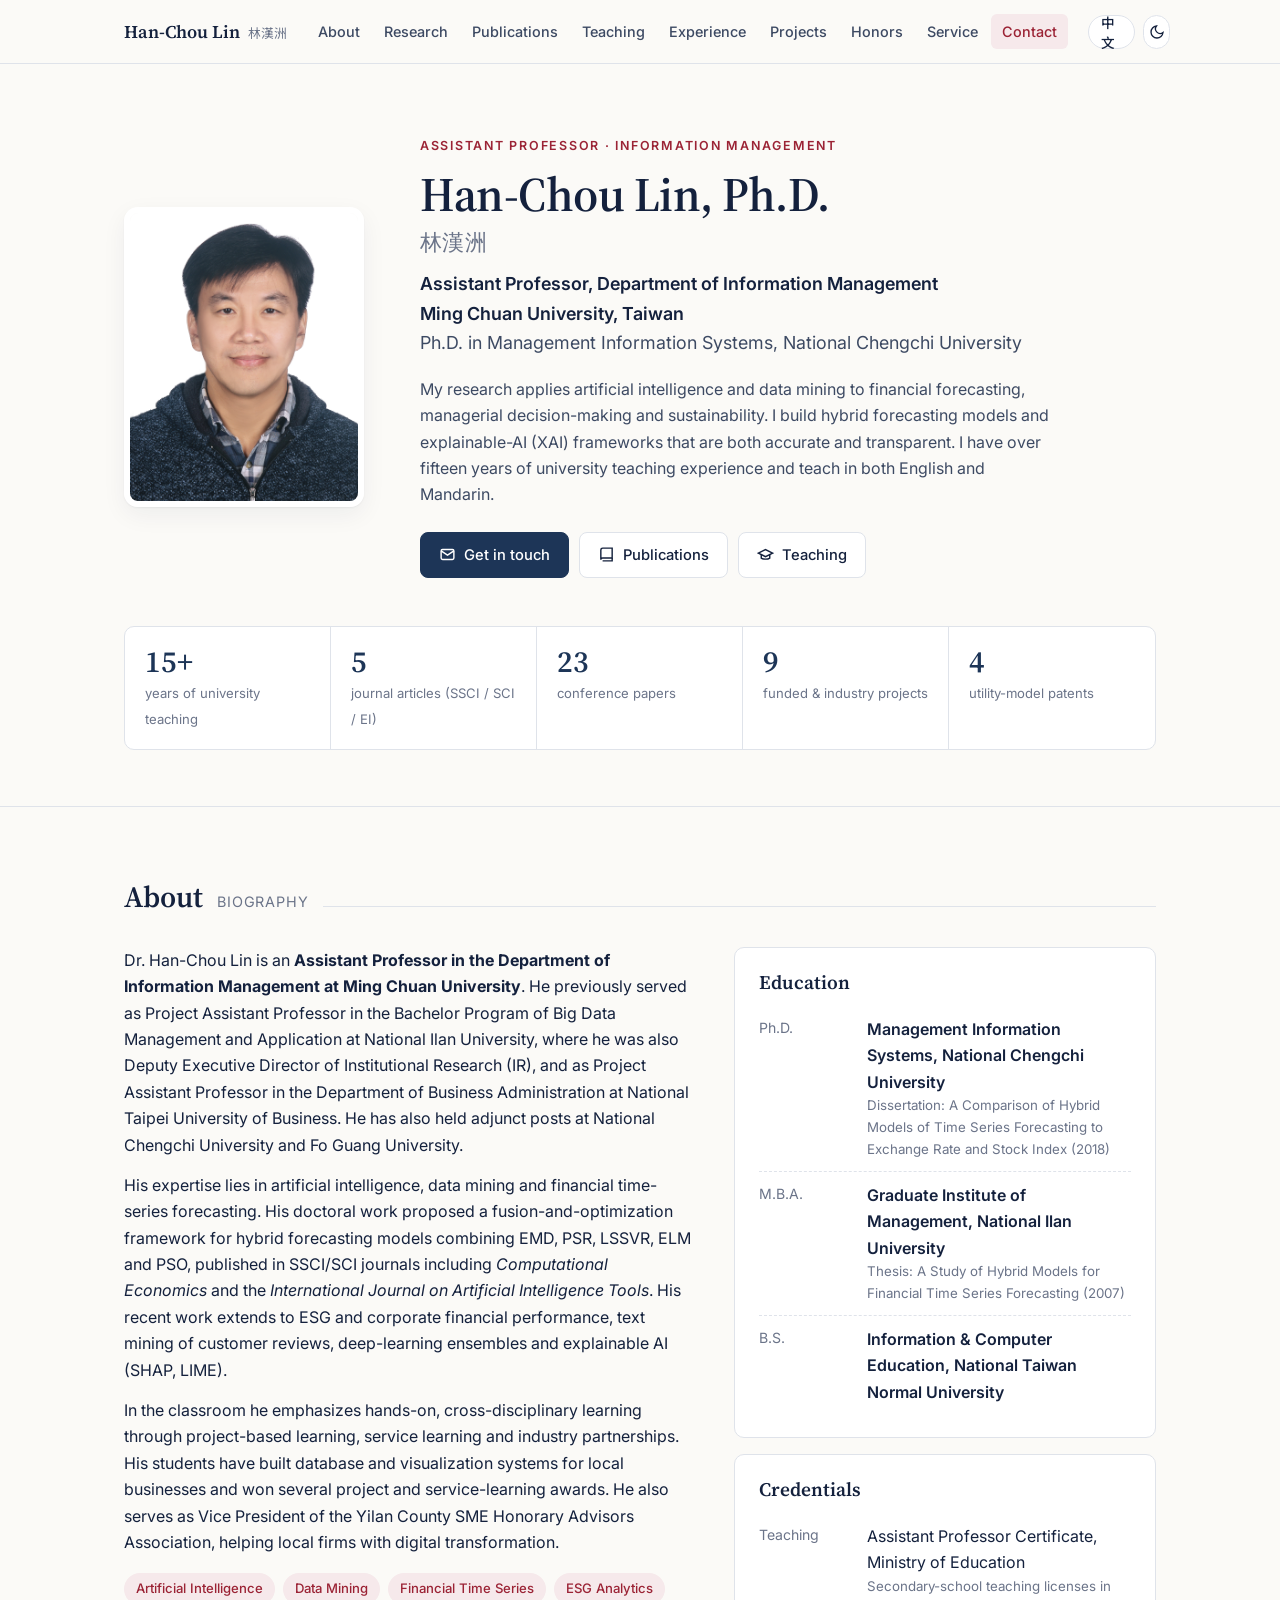
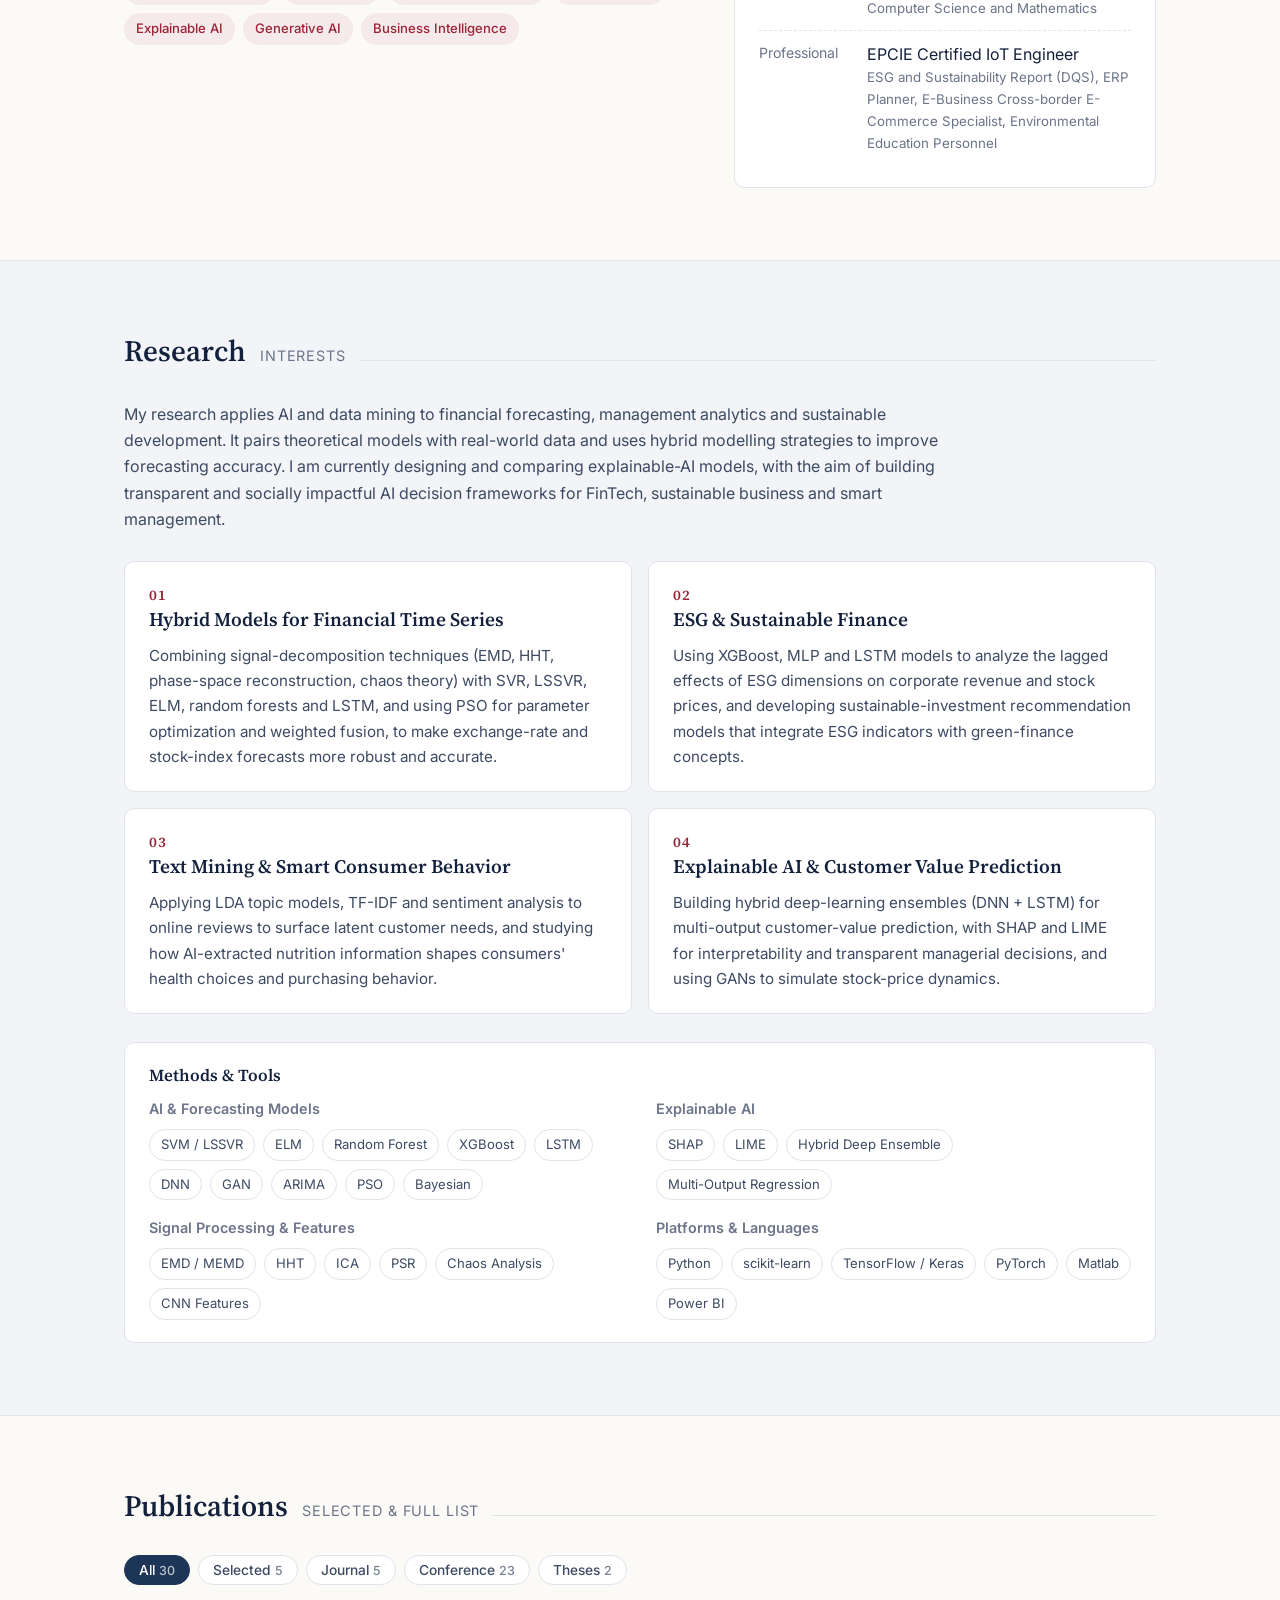
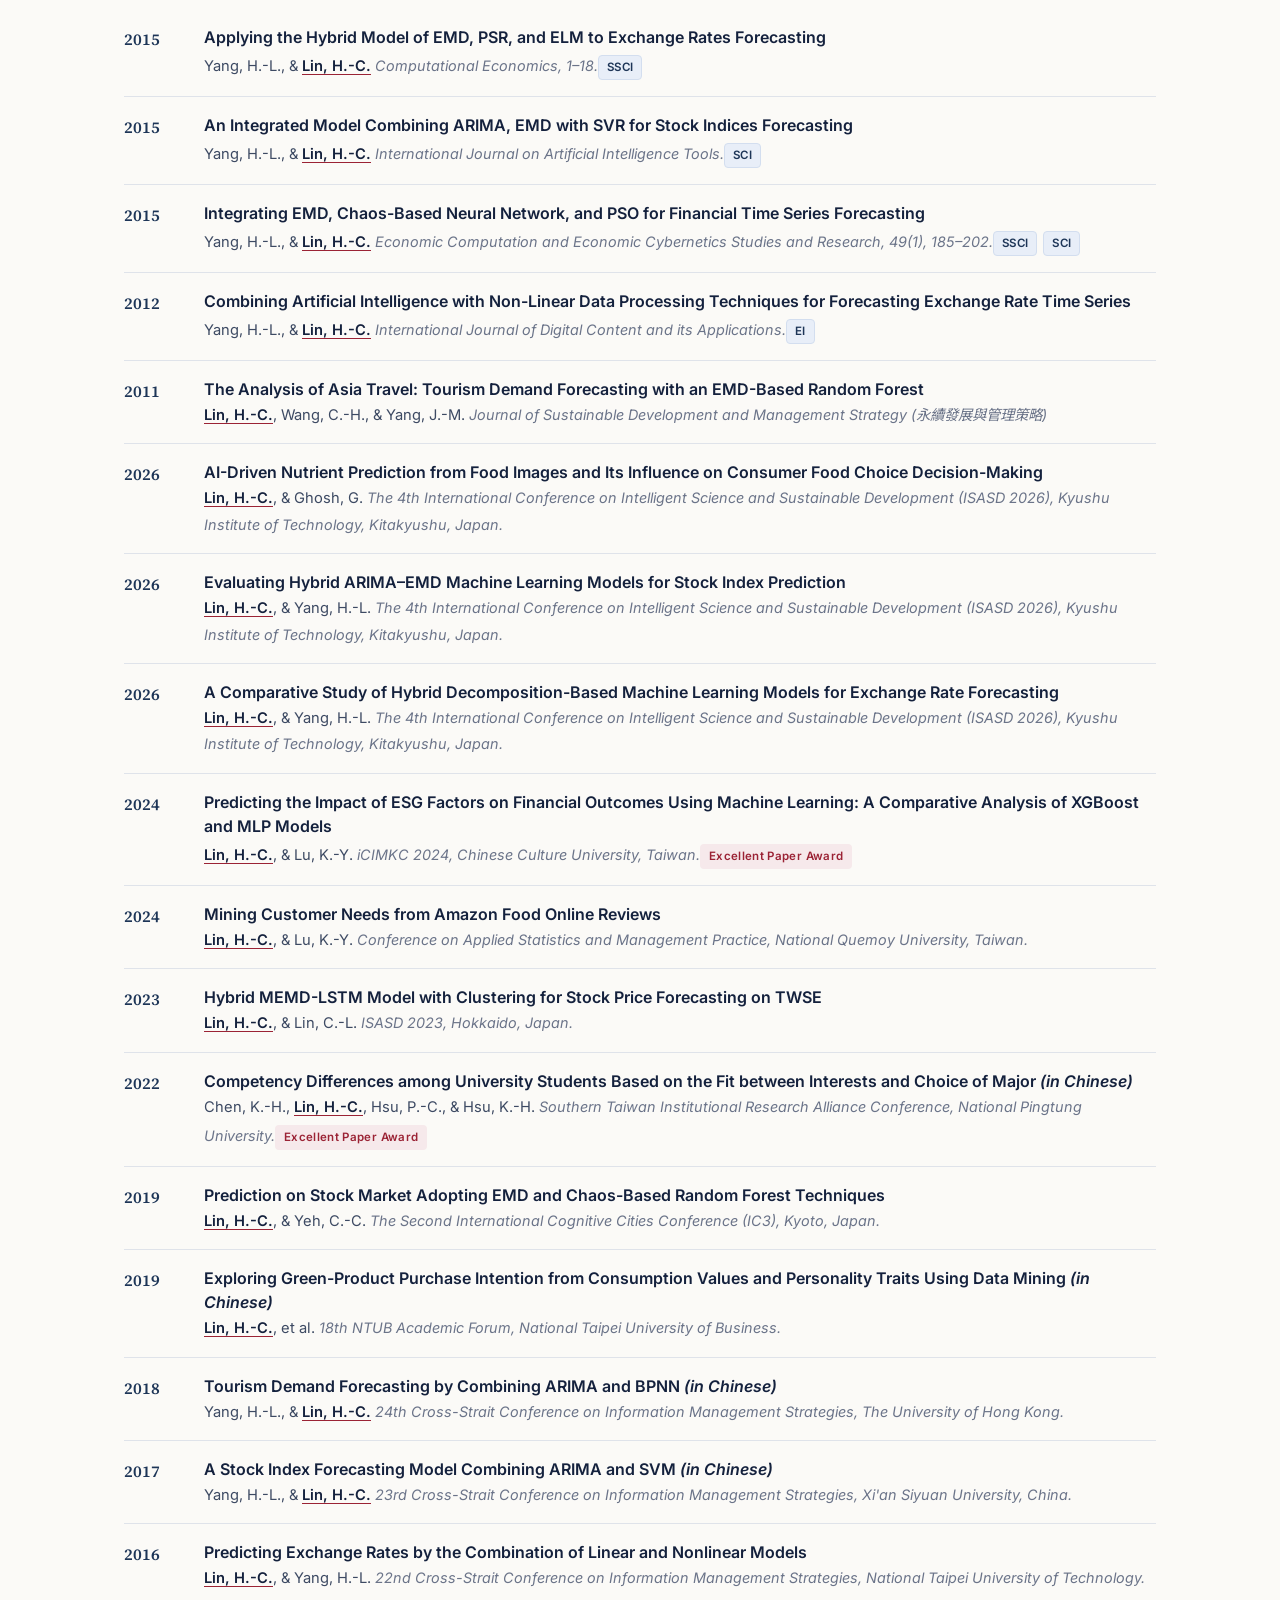
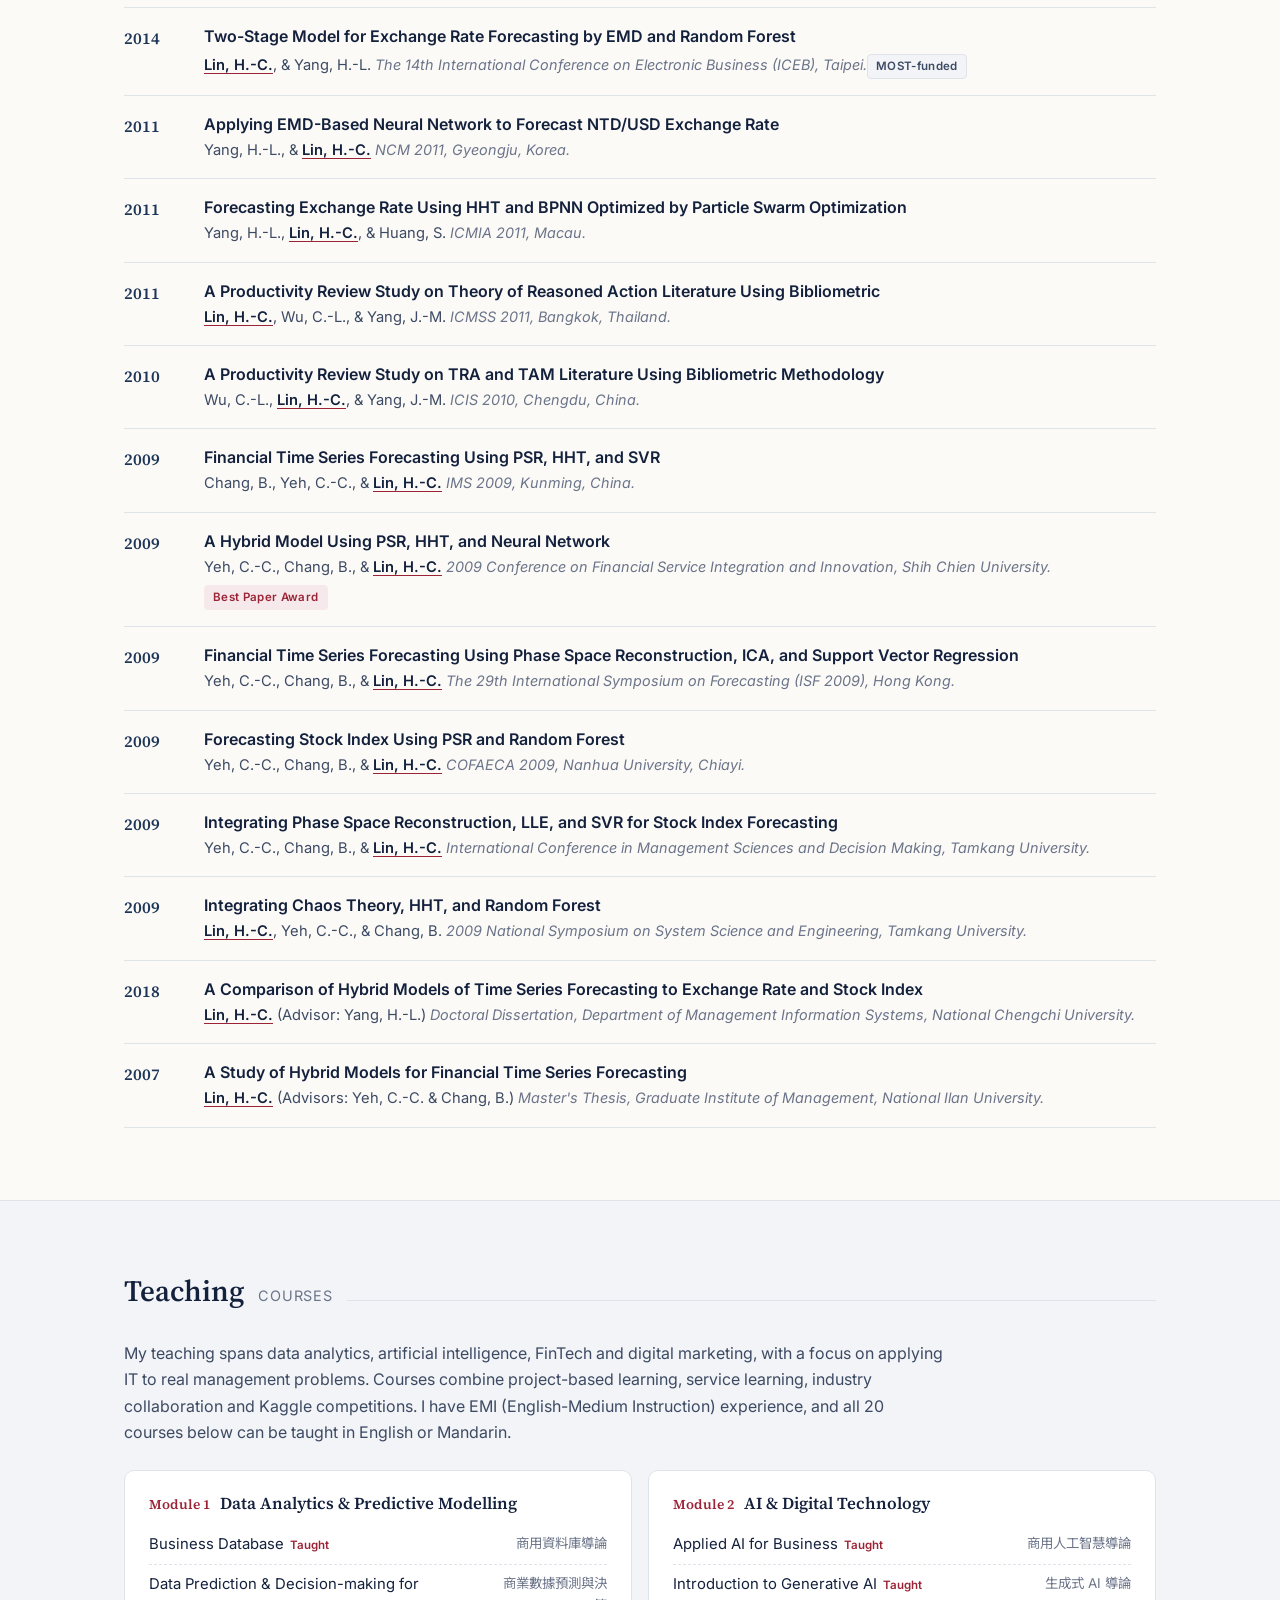
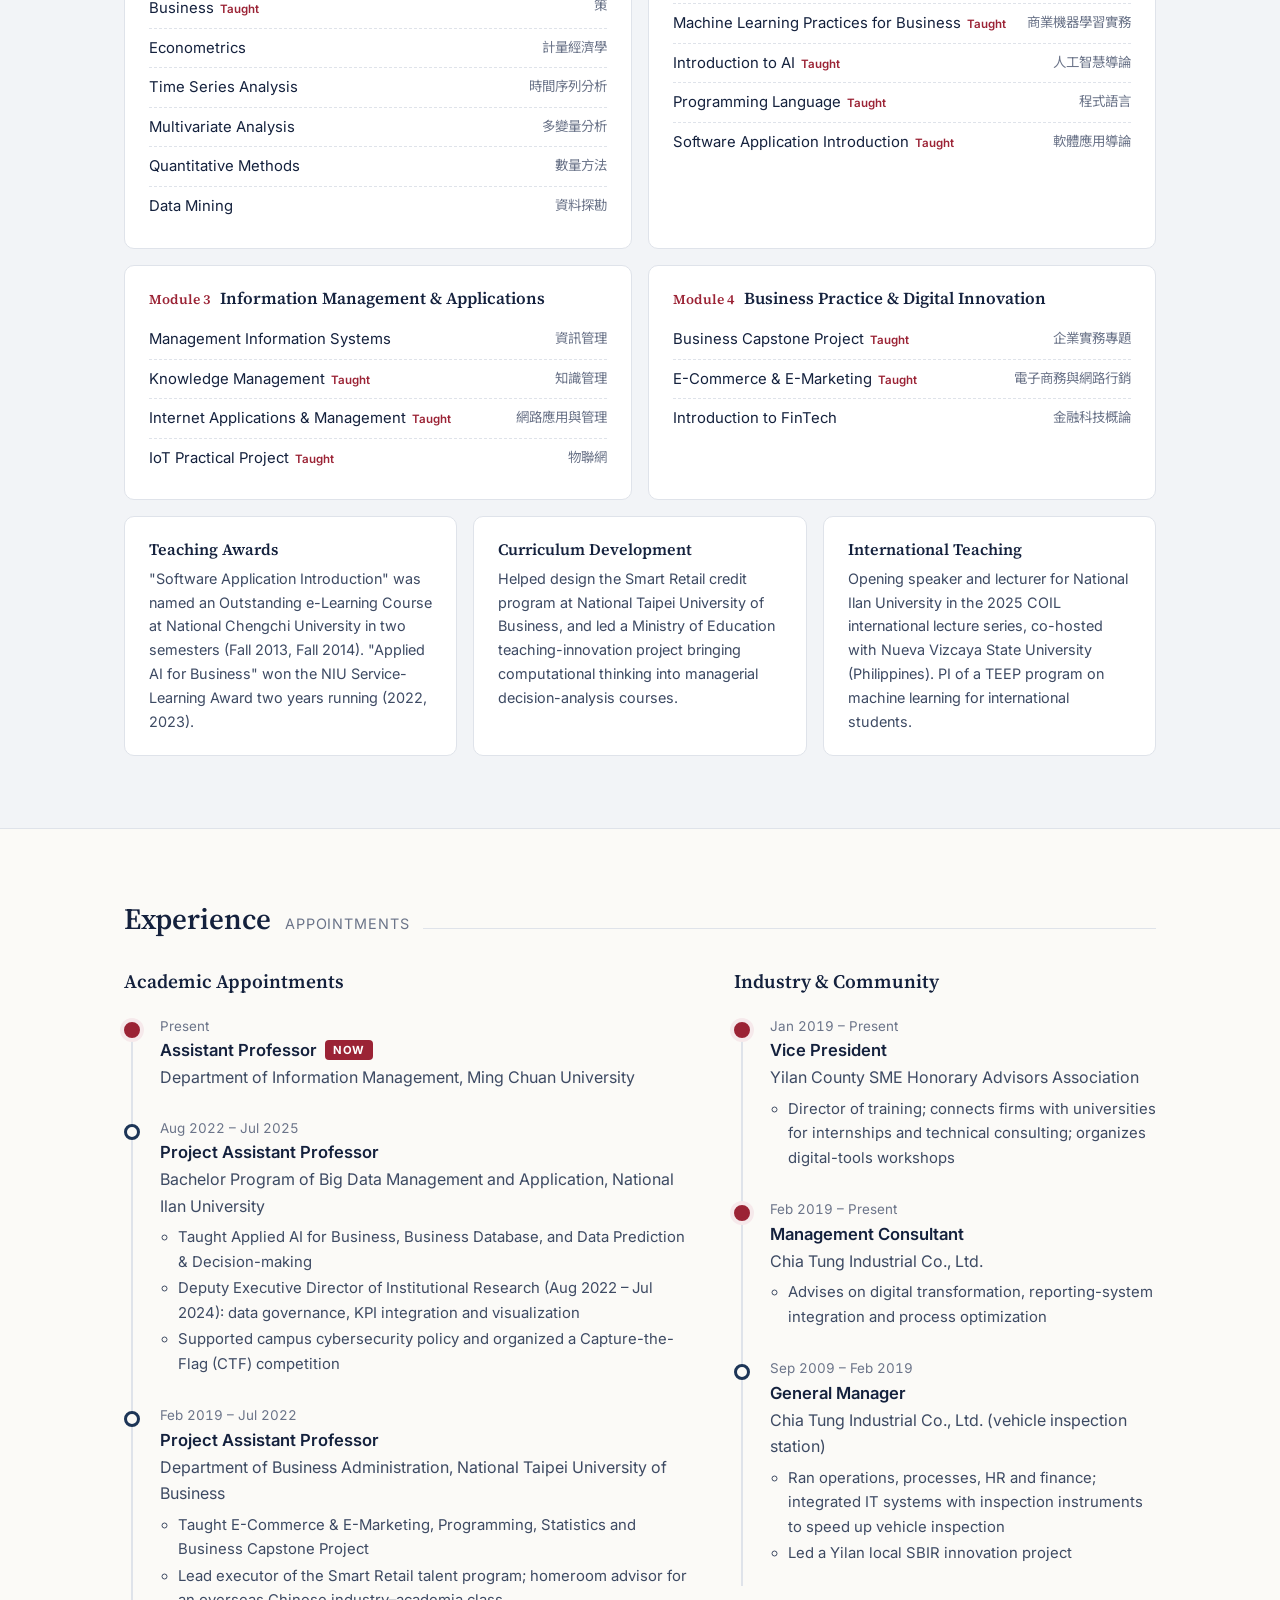
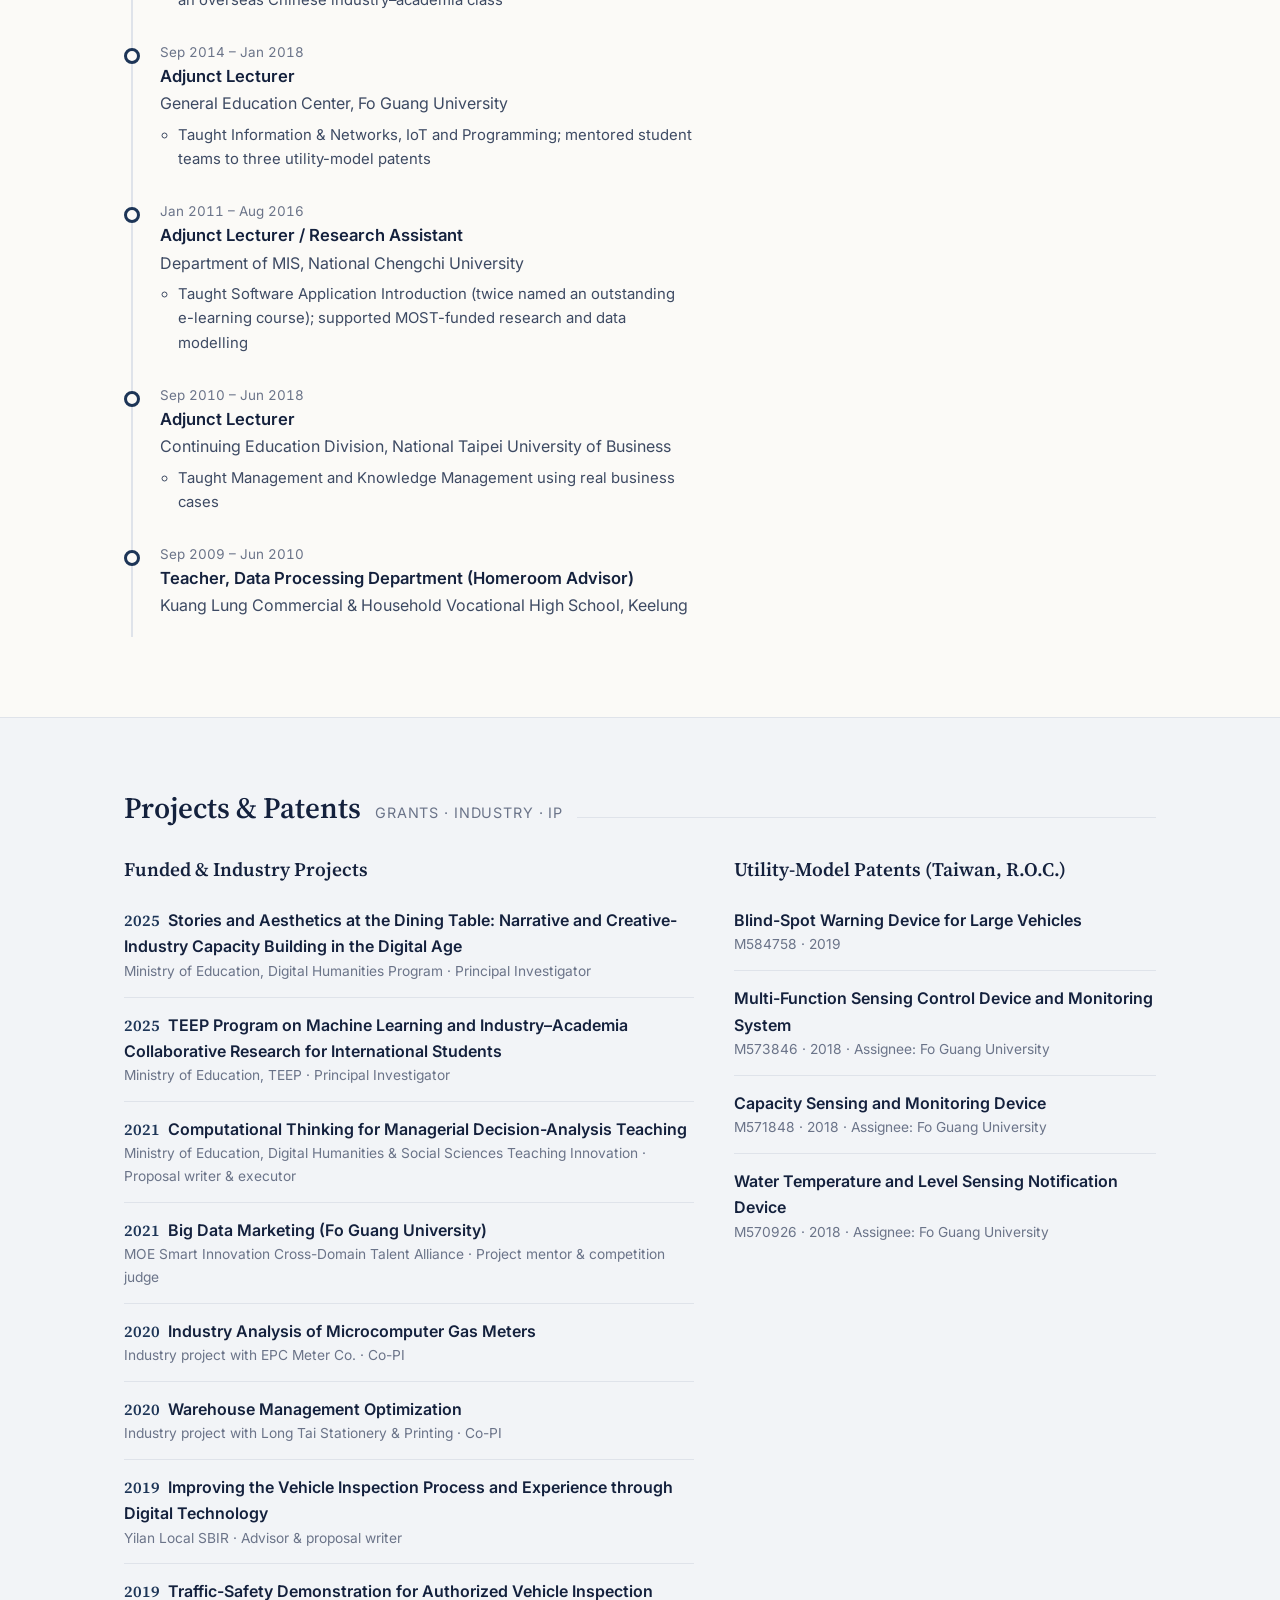
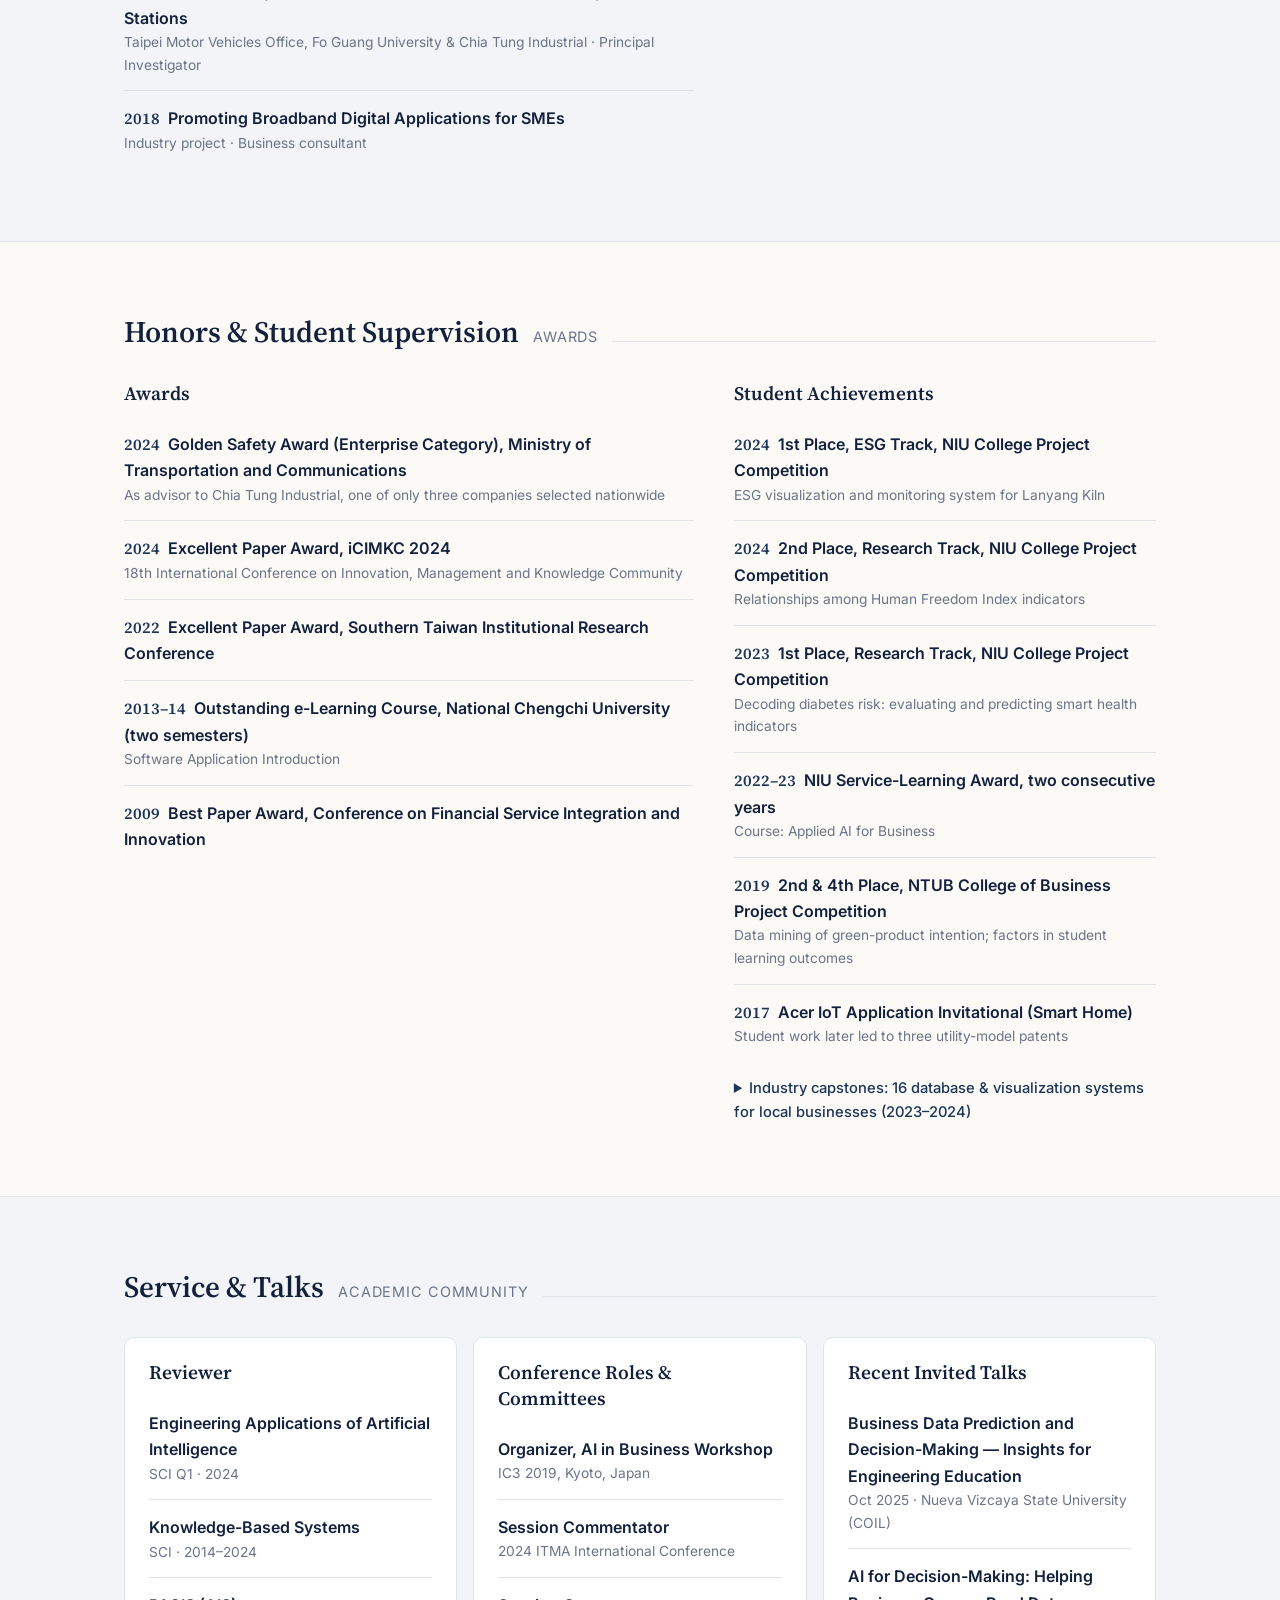
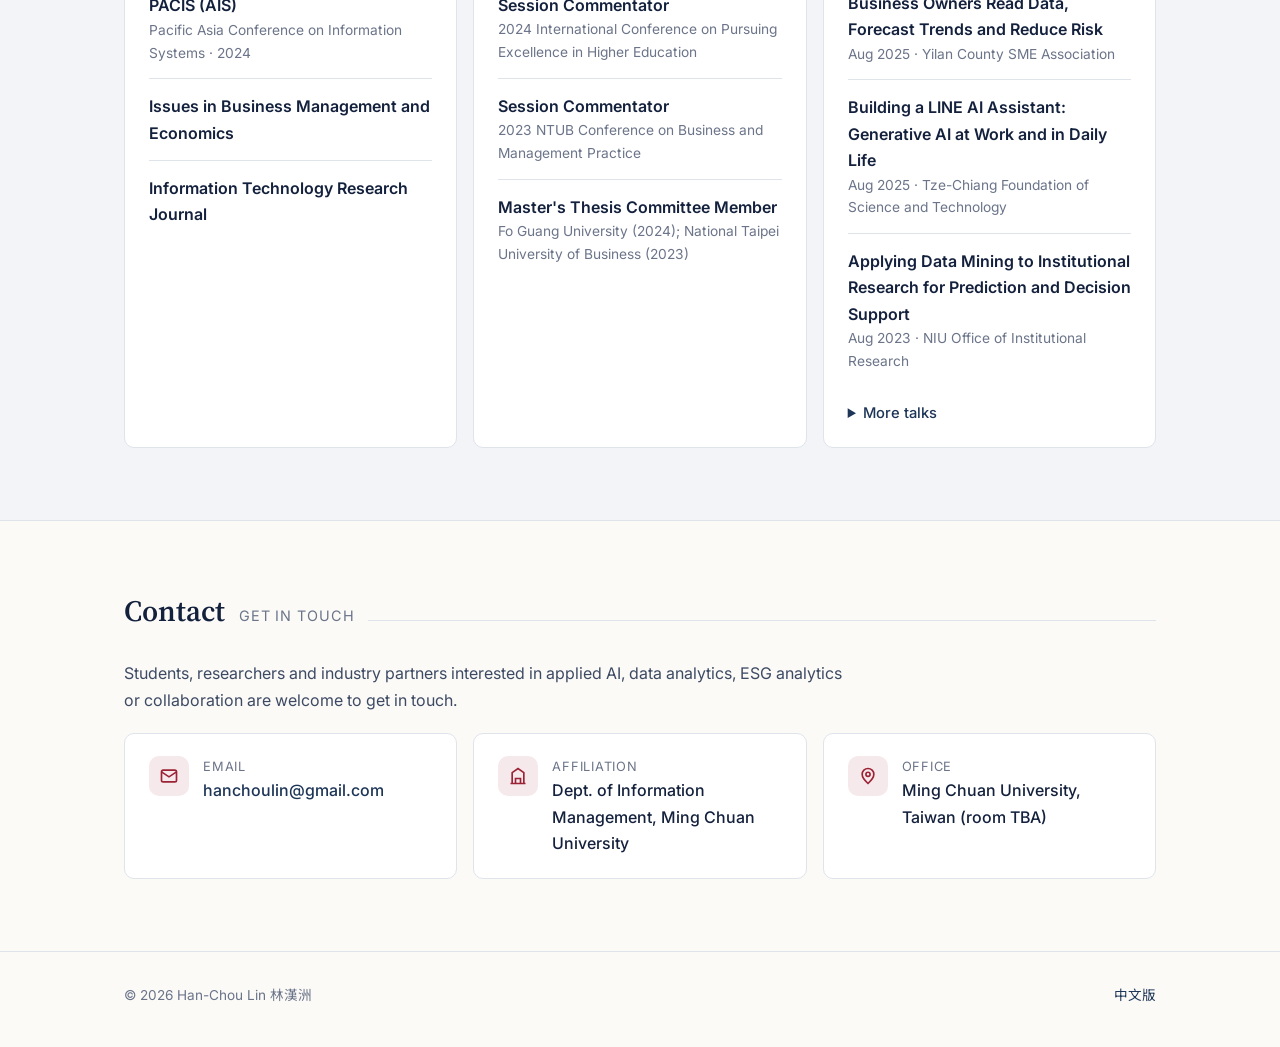
==== commit 88bb030e: "新增 ISASD 2026 論文、移除審查中論文" ====
--- a/en/index.html
+++ b/en/index.html
@@ -89,8 +89,8 @@
 
     <div class="stats" role="list">
       <div class="stat" role="listitem"><b>15+</b><span>years of university teaching</span></div>
-      <div class="stat" role="listitem"><b>7</b><span>journal articles (SSCI / SCI / EI)</span></div>
-      <div class="stat" role="listitem"><b>20</b><span>conference papers</span></div>
+      <div class="stat" role="listitem"><b>5</b><span>journal articles (SSCI / SCI / EI)</span></div>
+      <div class="stat" role="listitem"><b>23</b><span>conference papers</span></div>
       <div class="stat" role="listitem"><b>9</b><span>funded &amp; industry projects</span></div>
       <div class="stat" role="listitem"><b>4</b><span>utility-model patents</span></div>
     </div>
@@ -188,8 +188,6 @@
 
     <ol class="pub-list">
       <!-- Journal -->
-      <li class="pub" data-type="journal"><span class="yr">Review</span><div><span class="t">Forecasting Time Series of Exchange Rates</span><span class="a"><span class="me">Lin, H.-C.</span>, &amp; Yang, H.-L.</span> <span class="v">Management Review (管理評論)</span><div class="badges"><span class="badge idx">TSSCI</span><span class="badge">Under Review</span></div></div></li>
-      <li class="pub" data-type="journal"><span class="yr">Review</span><div><span class="t">Stock Index Forecasting Model Comparison</span><span class="a"><span class="me">Lin, H.-C.</span>, &amp; Yang, H.-L.</span> <span class="v">Economic Computation and Economic Cybernetics Studies and Research</span><div class="badges"><span class="badge idx">SSCI</span><span class="badge">Under Review</span></div></div></li>
       <li class="pub" data-type="journal selected"><span class="yr">2015</span><div><span class="t">Applying the Hybrid Model of EMD, PSR, and ELM to Exchange Rates Forecasting</span><span class="a">Yang, H.-L., &amp; <span class="me">Lin, H.-C.</span></span> <span class="v">Computational Economics, 1–18.</span><div class="badges"><span class="badge idx">SSCI</span></div></div></li>
       <li class="pub" data-type="journal selected"><span class="yr">2015</span><div><span class="t">An Integrated Model Combining ARIMA, EMD with SVR for Stock Indices Forecasting</span><span class="a">Yang, H.-L., &amp; <span class="me">Lin, H.-C.</span></span> <span class="v">International Journal on Artificial Intelligence Tools.</span><div class="badges"><span class="badge idx">SCI</span></div></div></li>
       <li class="pub" data-type="journal"><span class="yr">2015</span><div><span class="t">Integrating EMD, Chaos-Based Neural Network, and PSO for Financial Time Series Forecasting</span><span class="a">Yang, H.-L., &amp; <span class="me">Lin, H.-C.</span></span> <span class="v">Economic Computation and Economic Cybernetics Studies and Research, 49(1), 185–202.</span><div class="badges"><span class="badge idx">SSCI</span><span class="badge idx">SCI</span></div></div></li>
@@ -197,6 +195,10 @@
       <li class="pub" data-type="journal"><span class="yr">2011</span><div><span class="t">The Analysis of Asia Travel: Tourism Demand Forecasting with an EMD-Based Random Forest</span><span class="a"><span class="me">Lin, H.-C.</span>, Wang, C.-H., &amp; Yang, J.-M.</span> <span class="v">Journal of Sustainable Development and Management Strategy (永續發展與管理策略)</span></div></li>
 
       <!-- Conference -->
+      <!-- ISASD 2026 (Jul 15–17, 2026) -->
+      <li class="pub" data-type="conference"><span class="yr">2026</span><div><span class="t">AI-Driven Nutrient Prediction from Food Images and Its Influence on Consumer Food Choice Decision-Making</span><span class="a"><span class="me">Lin, H.-C.</span>, &amp; Ghosh, G.</span> <span class="v">The 4th International Conference on Intelligent Science and Sustainable Development (ISASD 2026), Kyushu Institute of Technology, Kitakyushu, Japan.</span></div></li>
+      <li class="pub" data-type="conference"><span class="yr">2026</span><div><span class="t">Evaluating Hybrid ARIMA–EMD Machine Learning Models for Stock Index Prediction</span><span class="a"><span class="me">Lin, H.-C.</span>, &amp; Yang, H.-L.</span> <span class="v">The 4th International Conference on Intelligent Science and Sustainable Development (ISASD 2026), Kyushu Institute of Technology, Kitakyushu, Japan.</span></div></li>
+      <li class="pub" data-type="conference"><span class="yr">2026</span><div><span class="t">A Comparative Study of Hybrid Decomposition-Based Machine Learning Models for Exchange Rate Forecasting</span><span class="a"><span class="me">Lin, H.-C.</span>, &amp; Yang, H.-L.</span> <span class="v">The 4th International Conference on Intelligent Science and Sustainable Development (ISASD 2026), Kyushu Institute of Technology, Kitakyushu, Japan.</span></div></li>
       <li class="pub" data-type="conference selected"><span class="yr">2024</span><div><span class="t">Predicting the Impact of ESG Factors on Financial Outcomes Using Machine Learning: A Comparative Analysis of XGBoost and MLP Models</span><span class="a"><span class="me">Lin, H.-C.</span>, &amp; Lu, K.-Y.</span> <span class="v">iCIMKC 2024, Chinese Culture University, Taiwan.</span><div class="badges"><span class="badge award">Excellent Paper Award</span></div></div></li>
       <li class="pub" data-type="conference"><span class="yr">2024</span><div><span class="t">Mining Customer Needs from Amazon Food Online Reviews</span><span class="a"><span class="me">Lin, H.-C.</span>, &amp; Lu, K.-Y.</span> <span class="v">Conference on Applied Statistics and Management Practice, National Quemoy University, Taiwan.</span></div></li>
       <li class="pub" data-type="conference"><span class="yr">2023</span><div><span class="t">Hybrid MEMD-LSTM Model with Clustering for Stock Price Forecasting on TWSE</span><span class="a"><span class="me">Lin, H.-C.</span>, &amp; Lin, C.-L.</span> <span class="v">ISASD 2023, Hokkaido, Japan.</span></div></li>
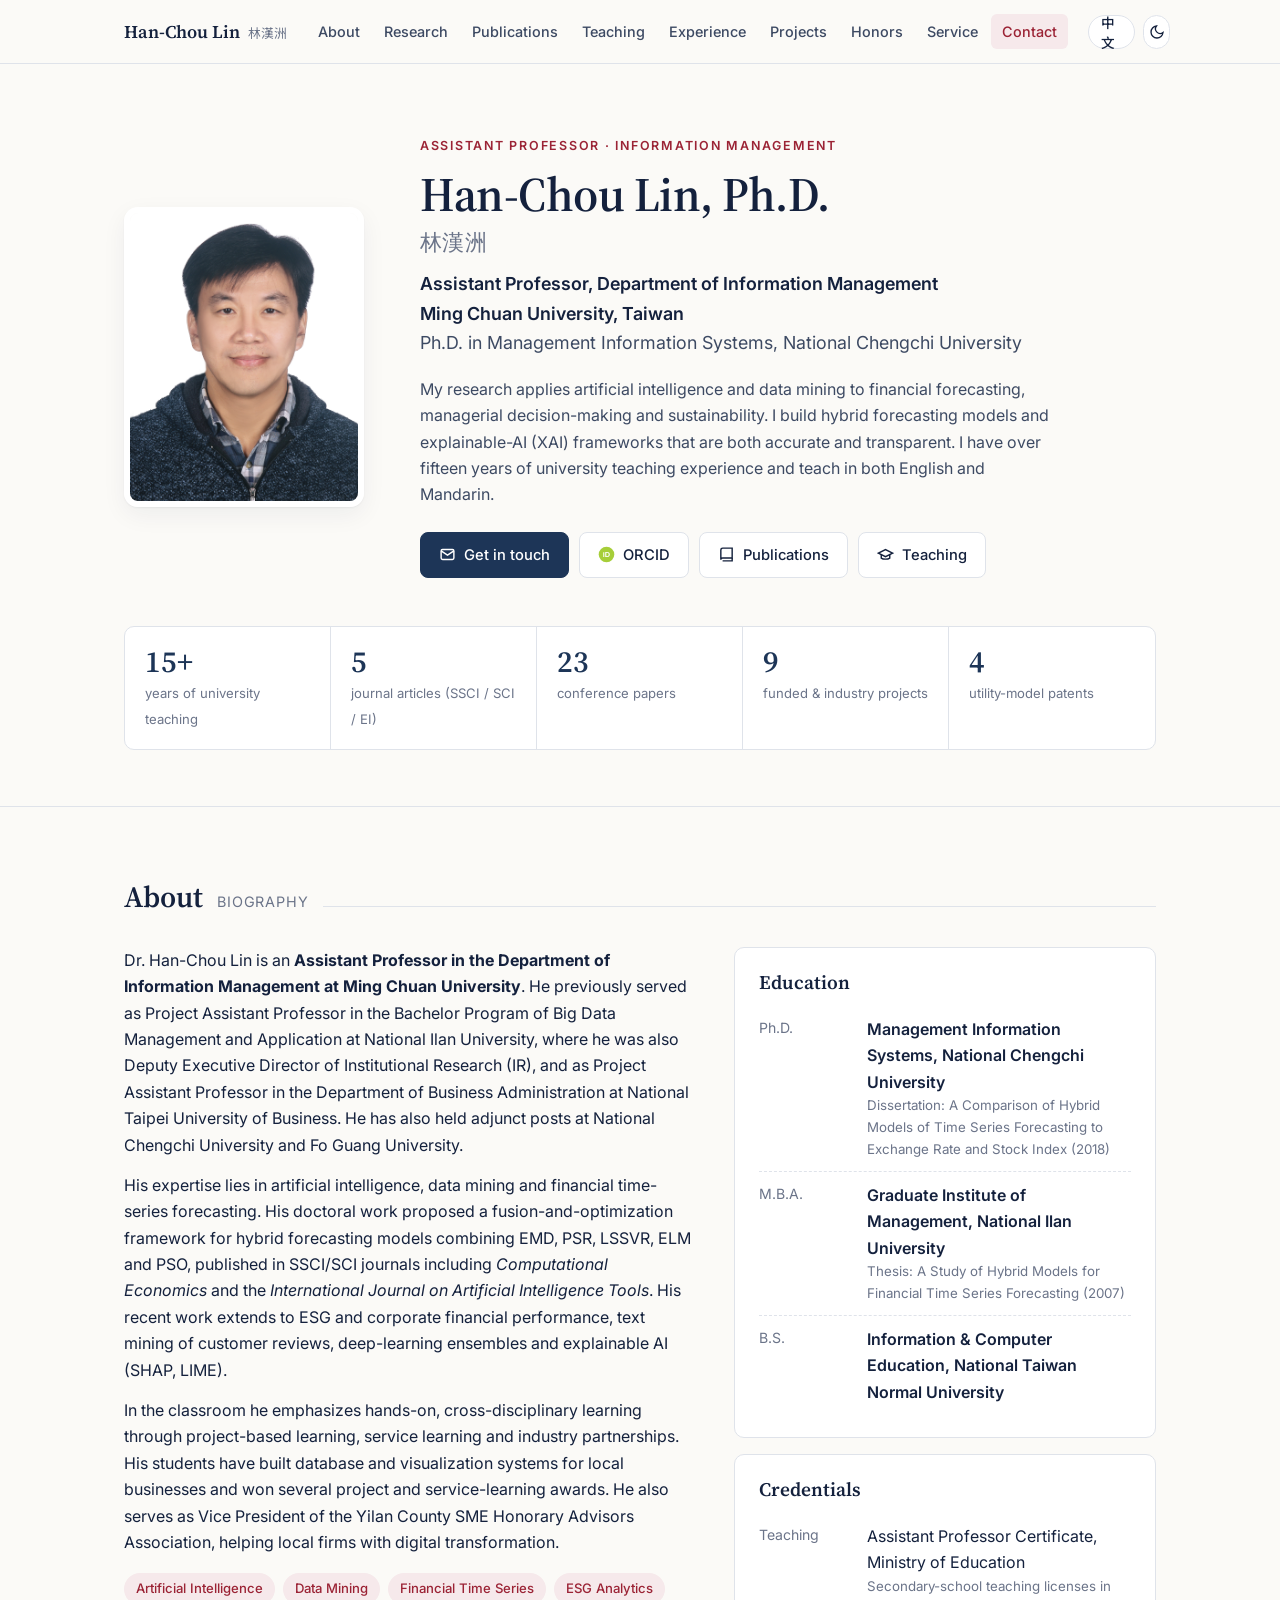
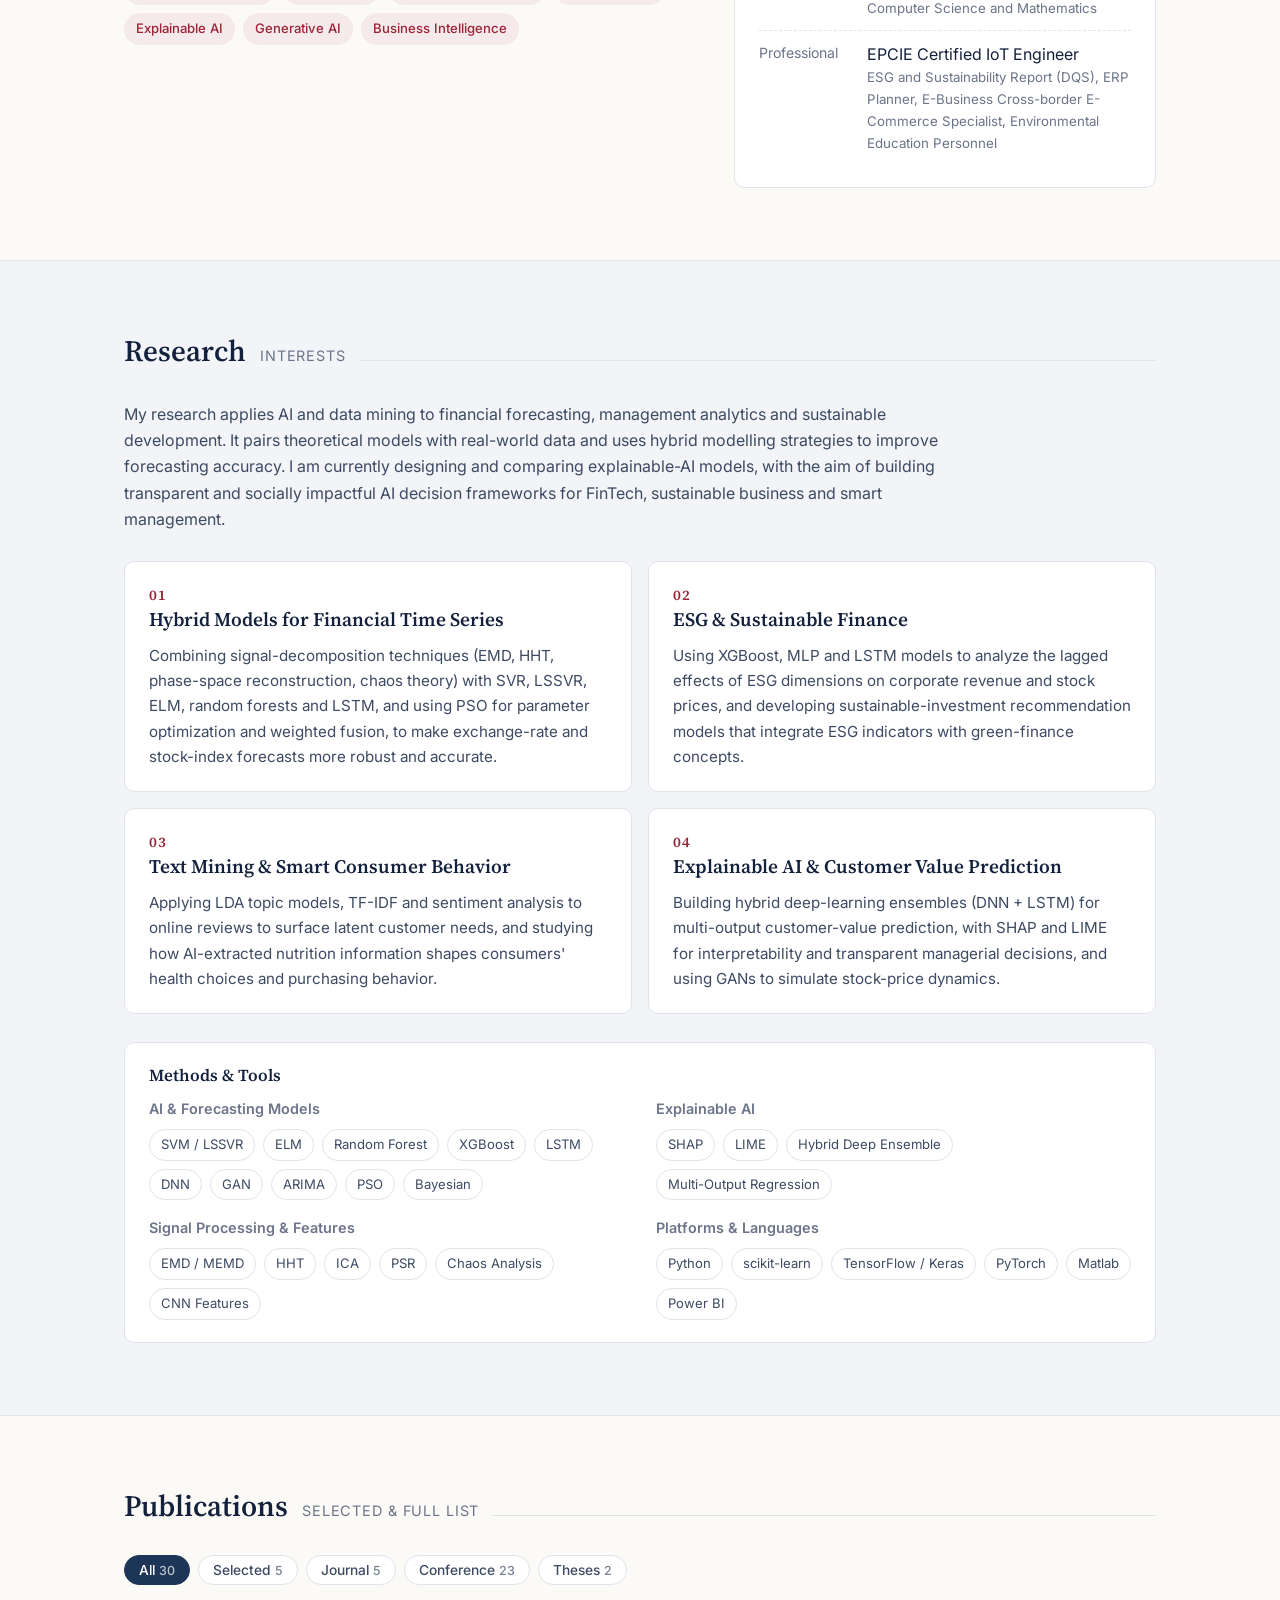
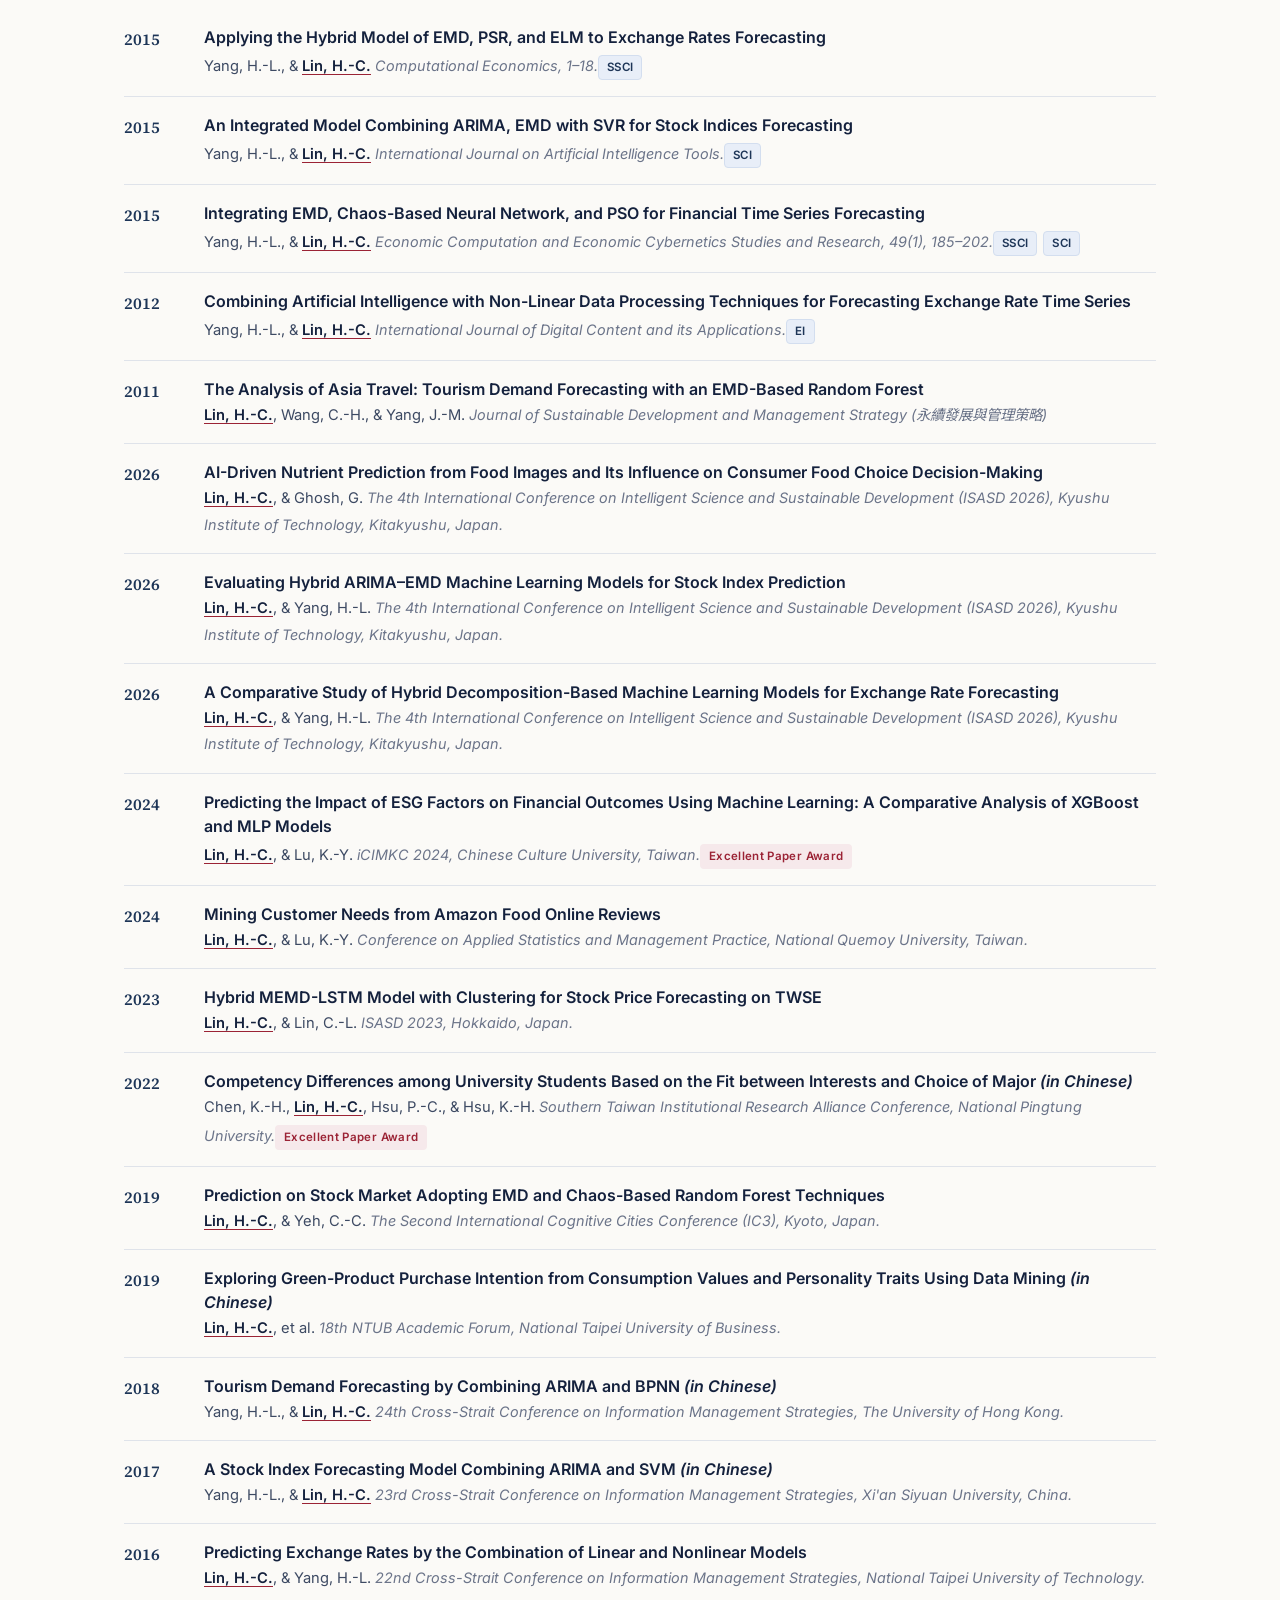
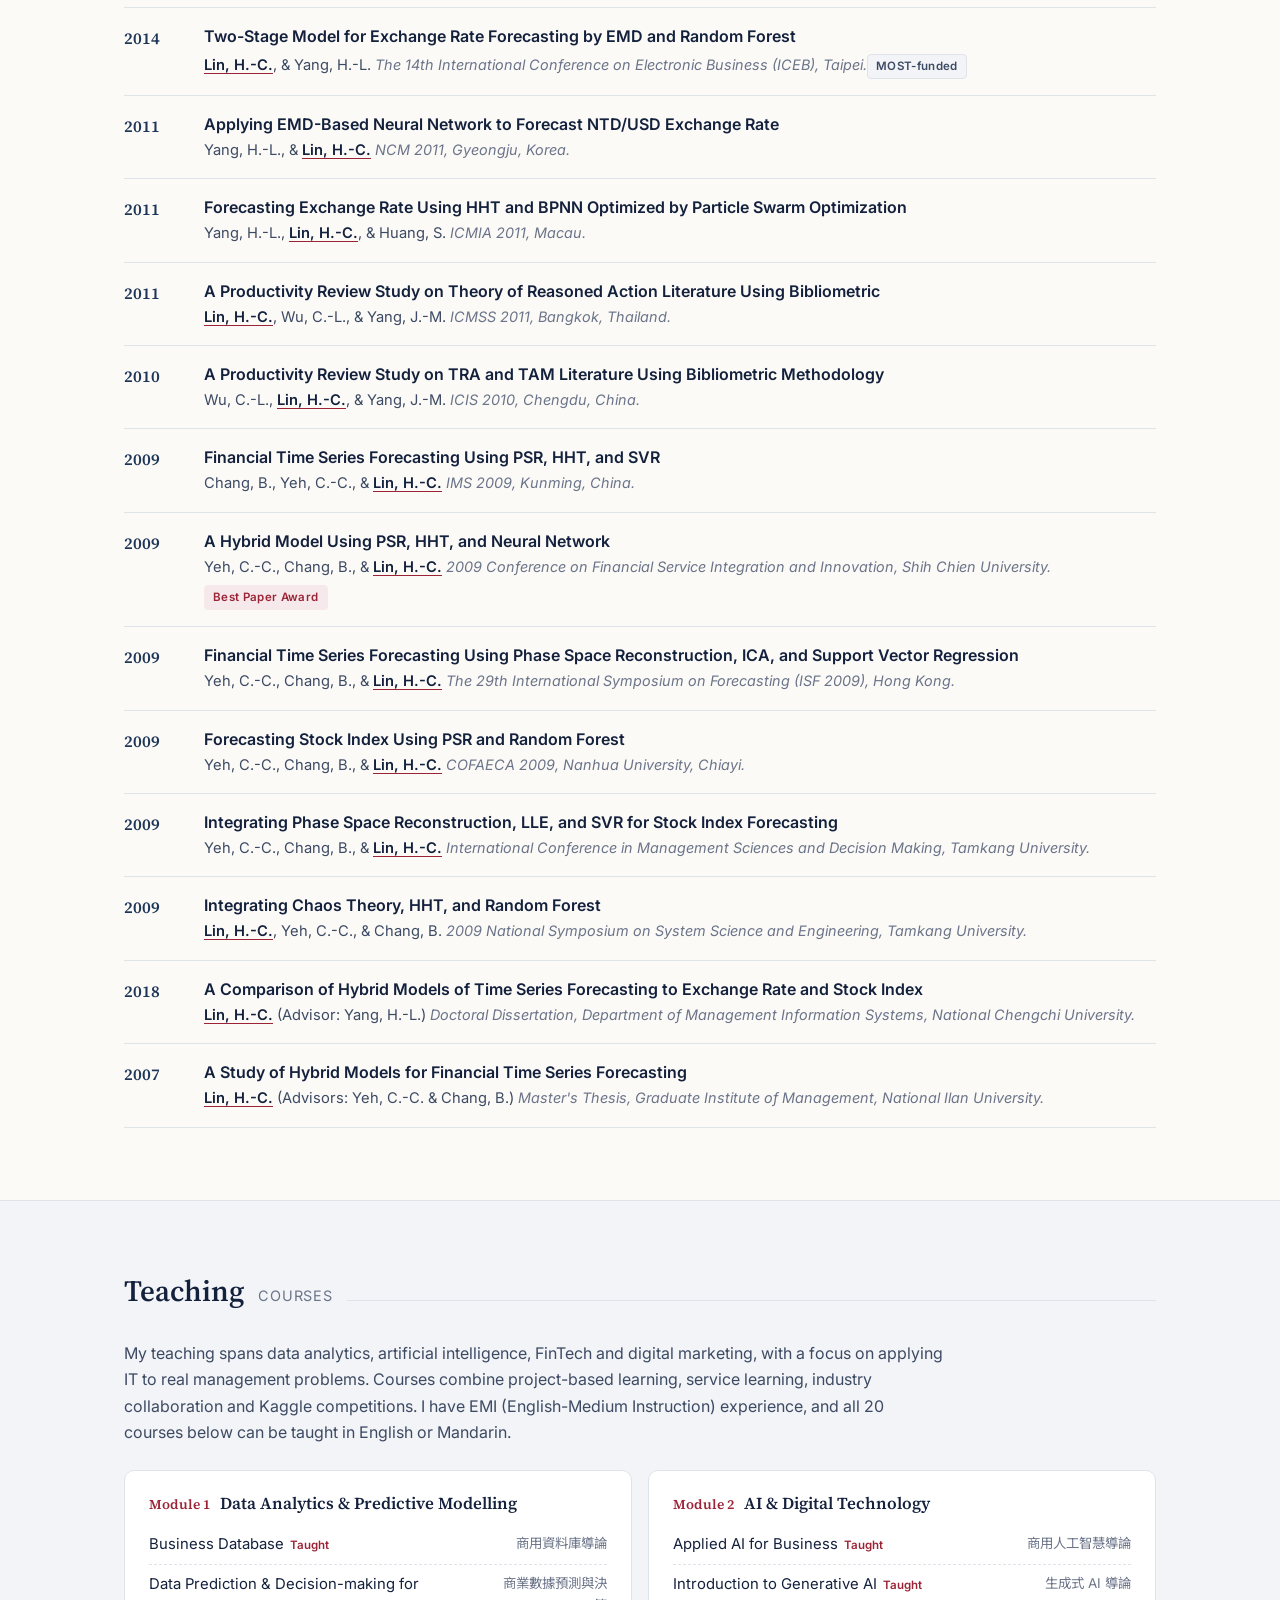
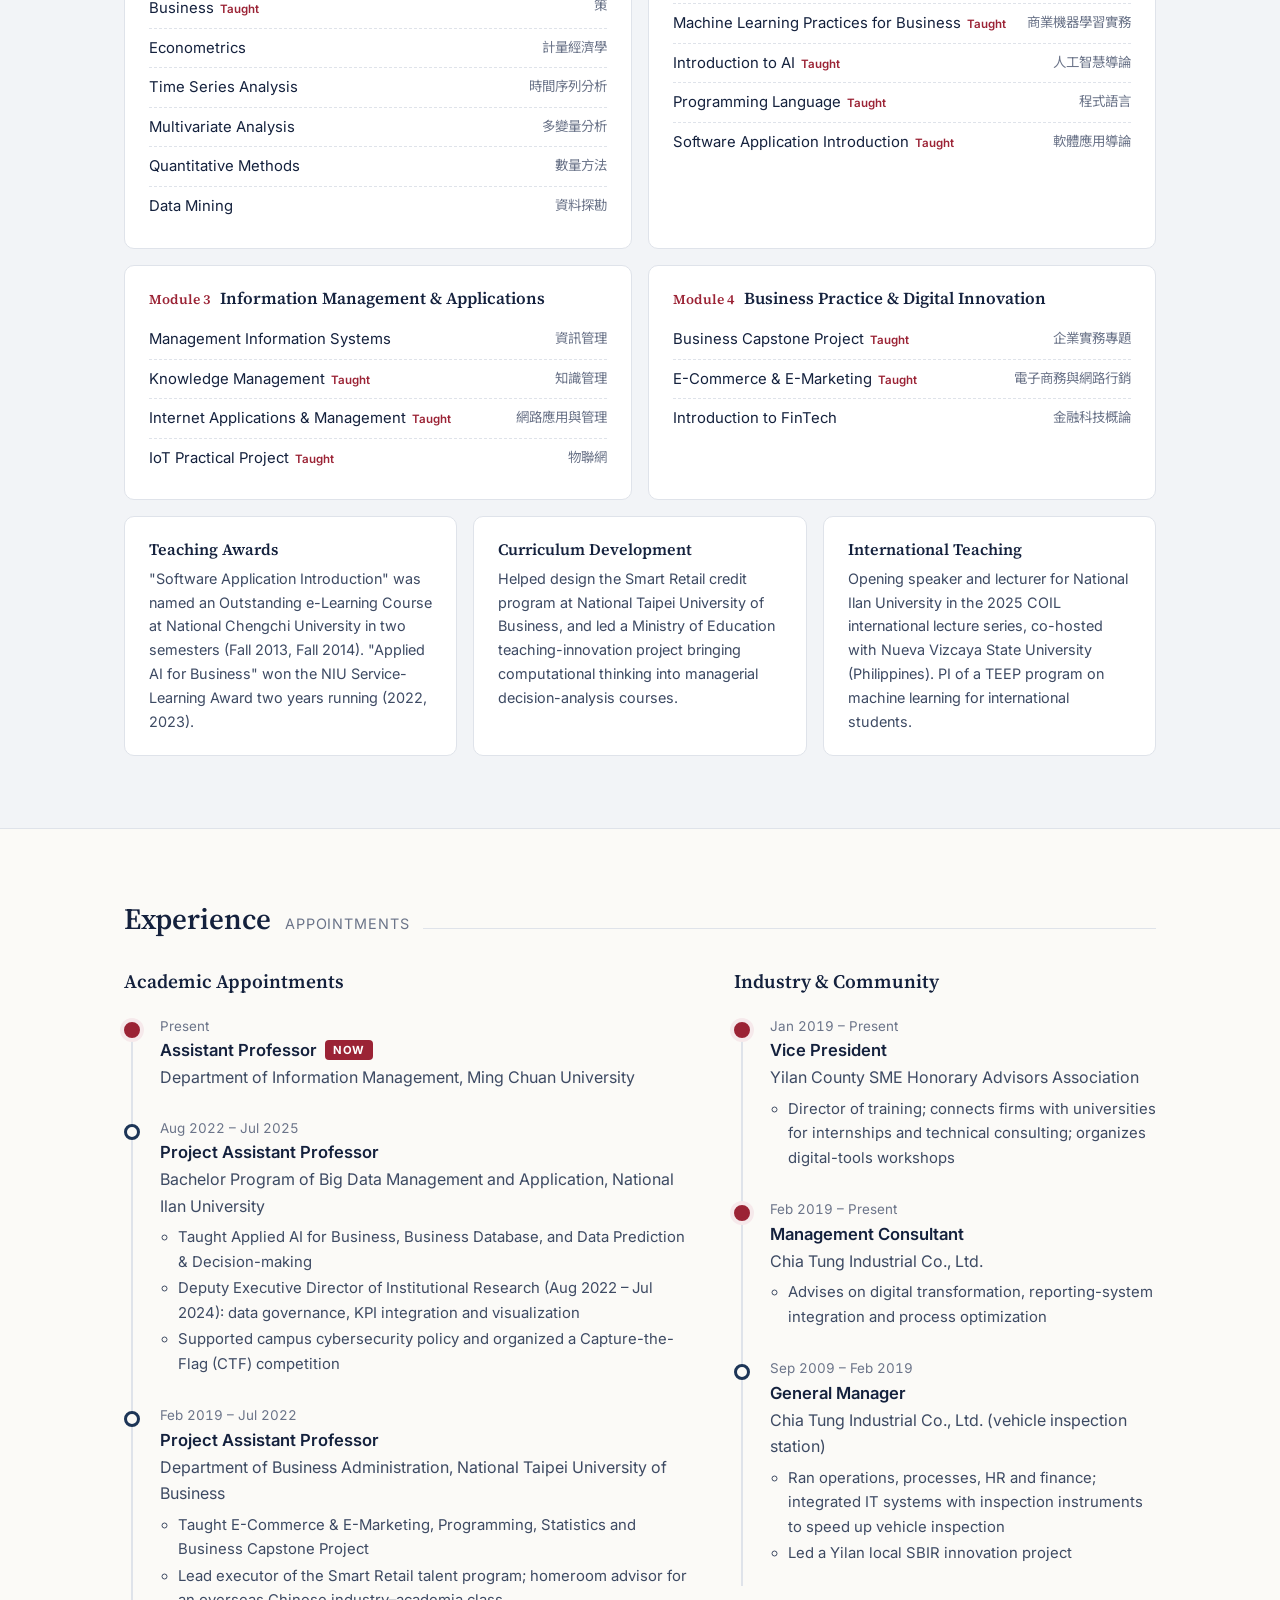
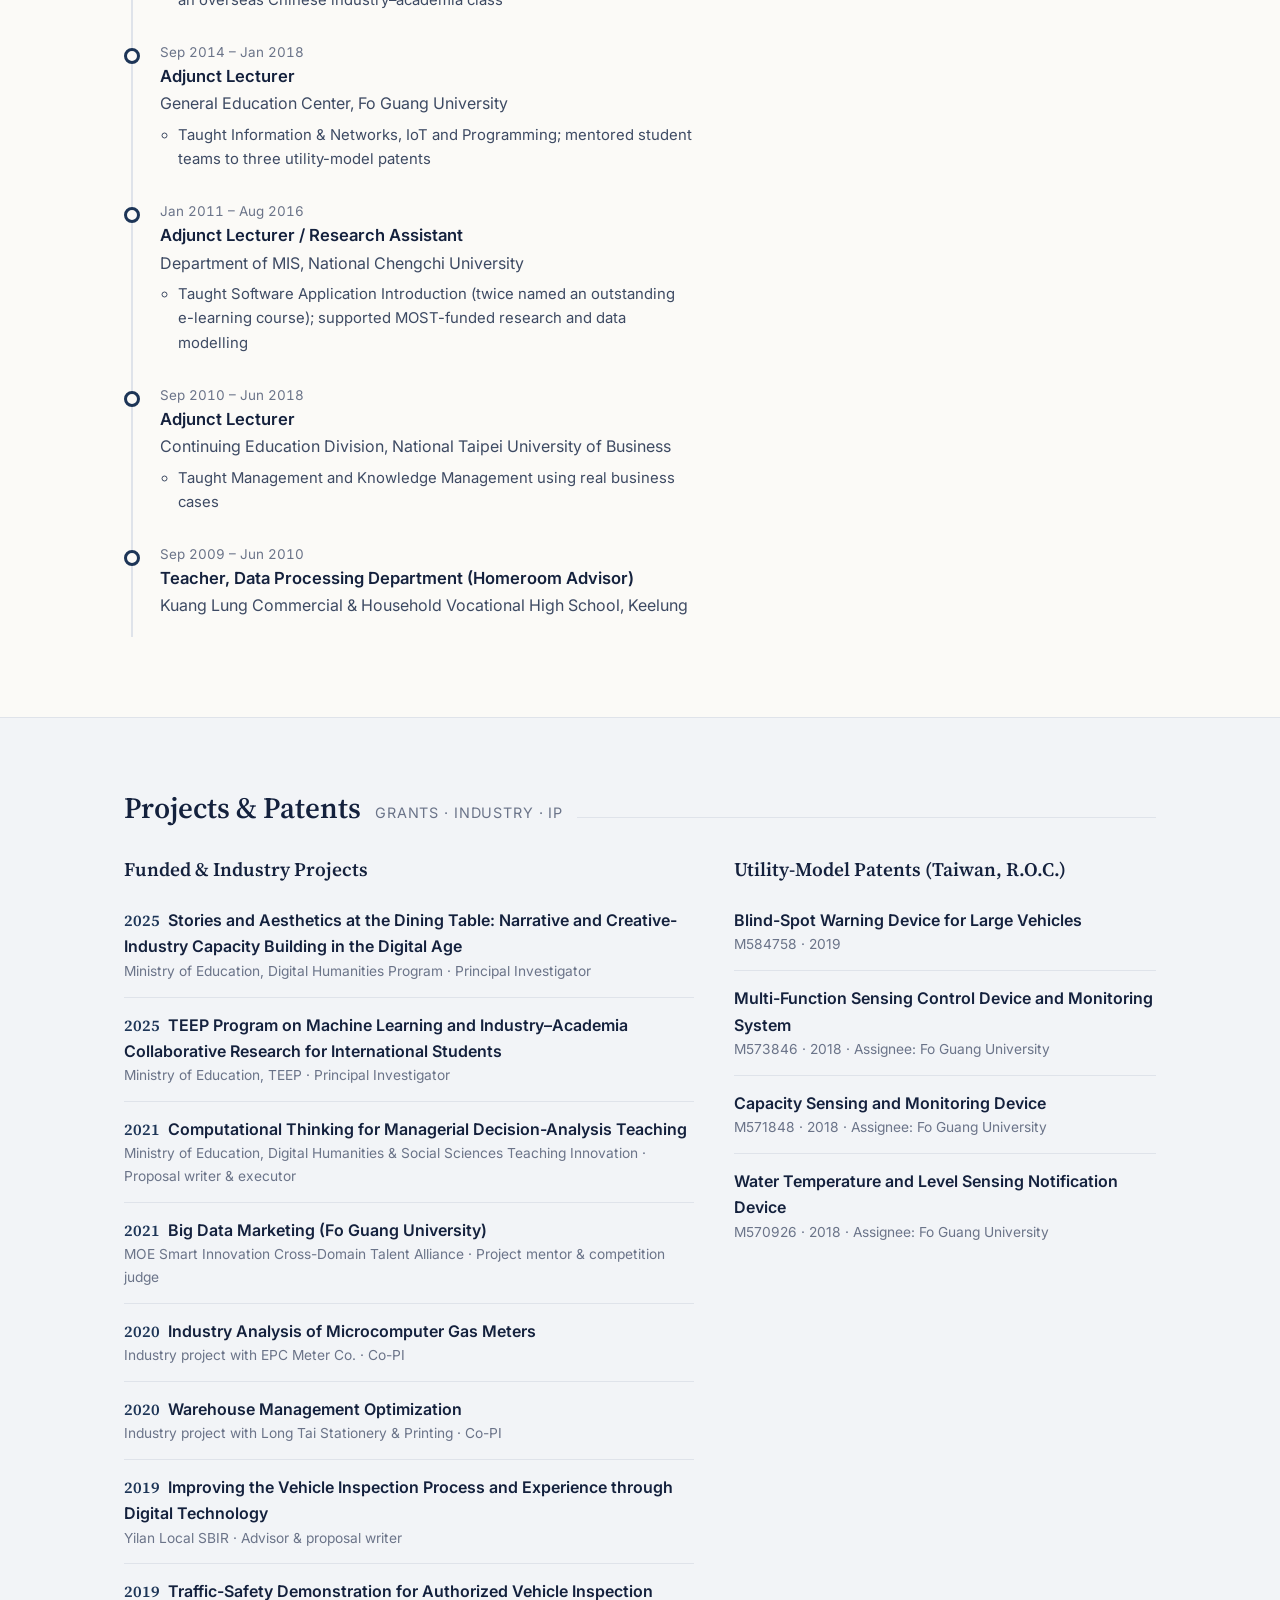
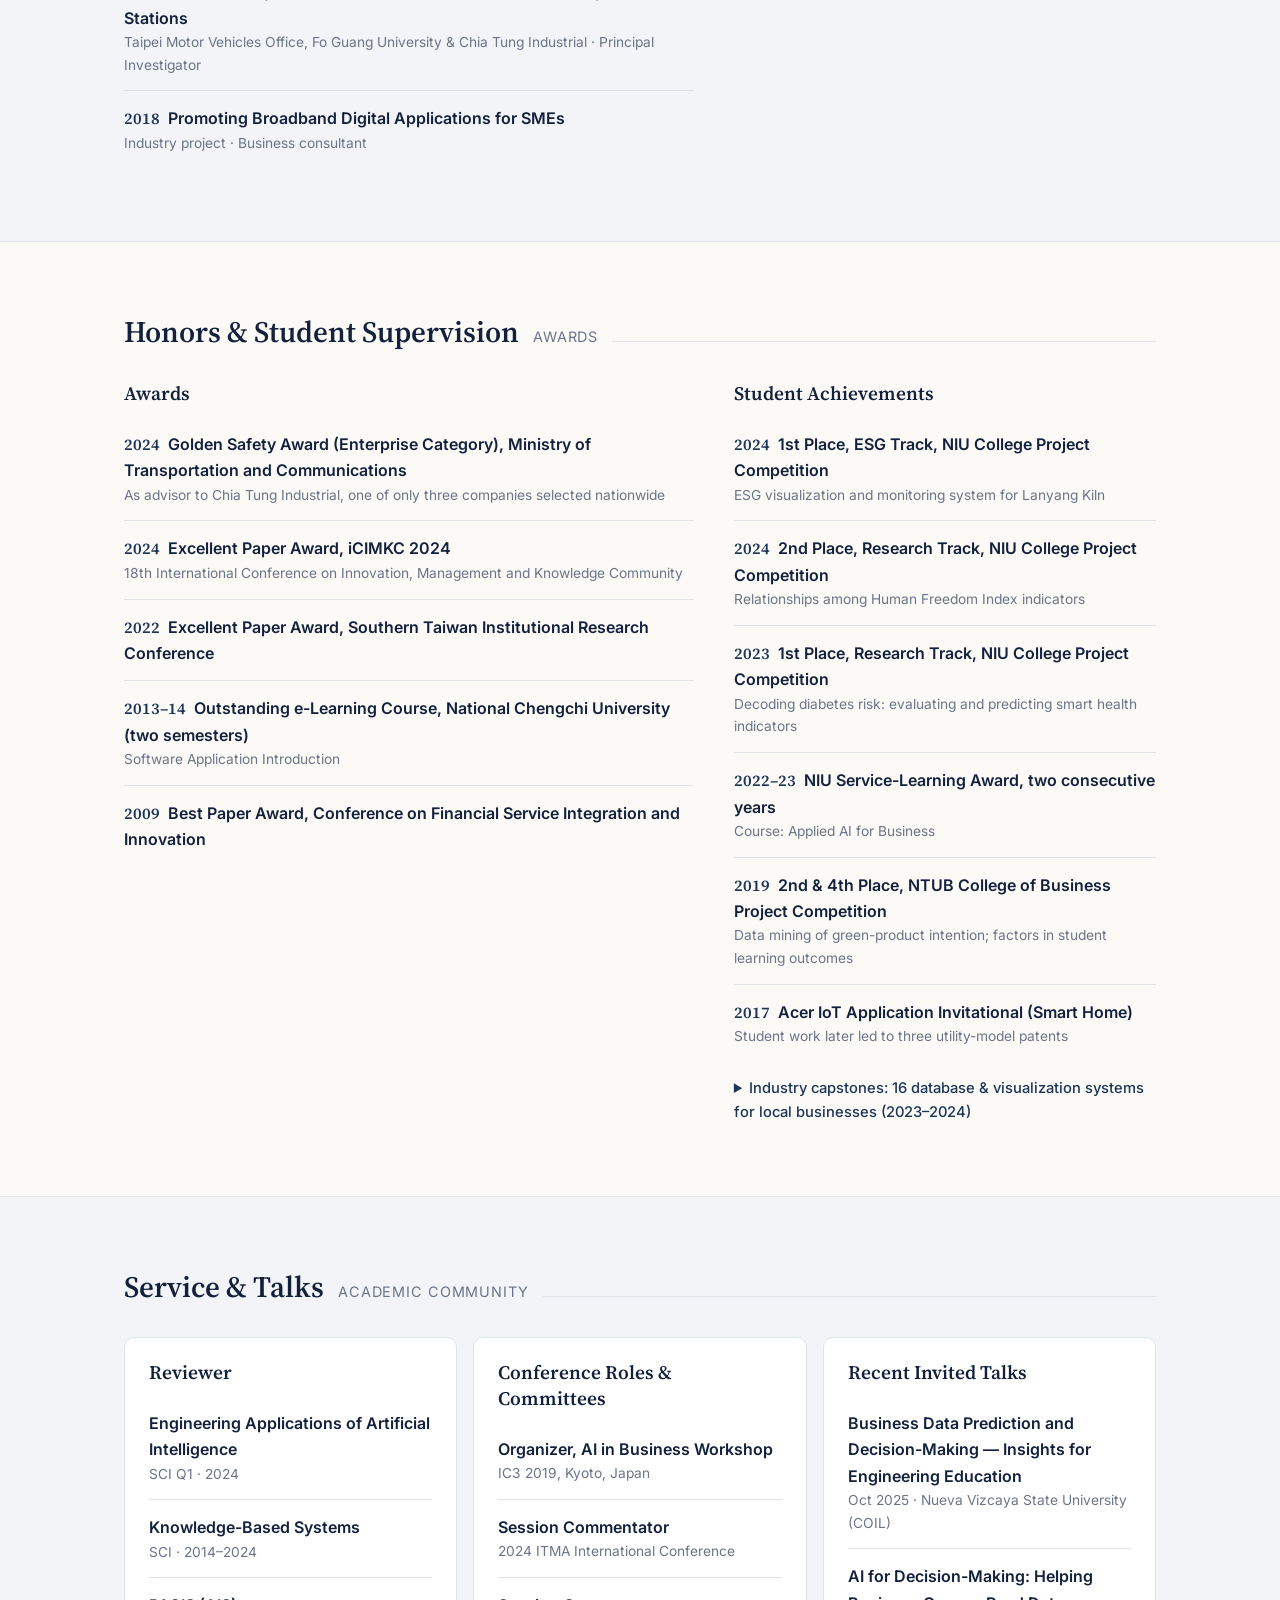
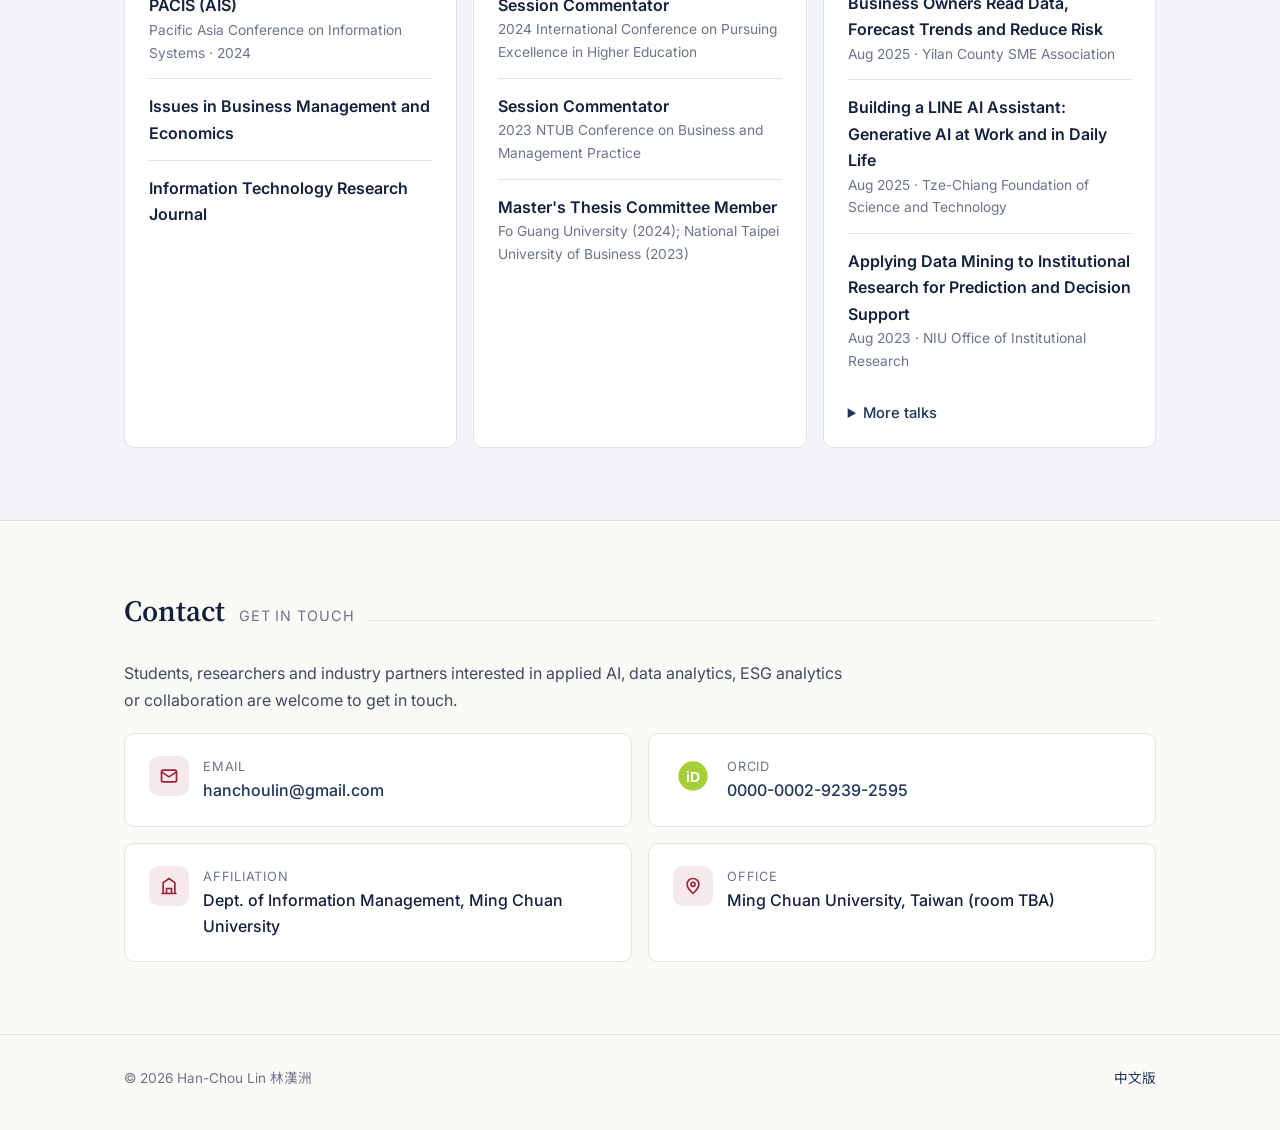
==== commit 73957438: "加入 ORCID" ====
--- a/en/index.html
+++ b/en/index.html
@@ -32,6 +32,7 @@
       { "@type": "CollegeOrUniversity", "name": "National Taiwan Normal University" }
     ],
     "email": "mailto:hanchoulin@gmail.com",
+    "sameAs": ["https://orcid.org/0000-0002-9239-2595"],
     "knowsAbout": ["Artificial Intelligence", "Data Mining", "Financial Time Series Forecasting", "ESG", "Explainable AI"]
   }
   </script>
@@ -77,6 +78,7 @@
           <a class="btn primary" href="mailto:hanchoulin@gmail.com">
             <svg viewBox="0 0 24 24" fill="none" stroke="currentColor" stroke-width="2"><rect x="3" y="5" width="18" height="14" rx="2"/><path d="m3 7 9 6 9-6"/></svg>Get in touch
           </a>
+          <a class="btn orcid" href="https://orcid.org/0000-0002-9239-2595" target="_blank" rel="noopener"><svg viewBox="0 0 24 24" aria-hidden="true"><circle cx="12" cy="12" r="11" fill="#A6CE39"/><text x="12" y="16.2" text-anchor="middle" font-family="Arial, sans-serif" font-size="10.5" font-weight="700" fill="#fff">iD</text></svg>ORCID</a>
           <a class="btn" href="#publications">
             <svg viewBox="0 0 24 24" fill="none" stroke="currentColor" stroke-width="2"><path d="M4 19.5A2.5 2.5 0 0 1 6.5 17H20V3H6.5A2.5 2.5 0 0 0 4 5.5v14z"/><path d="M20 17v4H6.5"/></svg>Publications
           </a>
@@ -494,6 +496,10 @@
         <div><div class="lbl">Email</div><div class="val"><a href="mailto:hanchoulin@gmail.com">hanchoulin@gmail.com</a></div></div>
       </div>
       <div class="card contact-card reveal">
+        <div class="ic orcid-ic"><svg viewBox="0 0 24 24" aria-hidden="true"><circle cx="12" cy="12" r="11" fill="#A6CE39"/><text x="12" y="16.2" text-anchor="middle" font-family="Arial, sans-serif" font-size="10.5" font-weight="700" fill="#fff">iD</text></svg></div>
+        <div><div class="lbl">ORCID</div><div class="val"><a href="https://orcid.org/0000-0002-9239-2595" target="_blank" rel="noopener">0000-0002-9239-2595</a></div></div>
+      </div>
+      <div class="card contact-card reveal">
         <div class="ic"><svg viewBox="0 0 24 24" fill="none" stroke="currentColor" stroke-width="2"><path d="M3 21h18M5 21V8l7-5 7 5v13"/><path d="M9 21v-6h6v6"/></svg></div>
         <div><div class="lbl">Affiliation</div><div class="val">Dept. of Information Management, Ming Chuan University</div></div>
       </div>
--- a/assets/css/style.css
+++ b/assets/css/style.css
@@ -328,3 +328,9 @@
 
 /* Cards laid out in grids should not inherit stacked-card spacing */
 .modules .card, .grid-3 .card, .research-grid .card, .contact-grid .card { margin-top: 0; }
+
+/* ORCID */
+.contact-grid { grid-template-columns: repeat(2, 1fr); }
+@media (max-width: 780px) { .contact-grid { grid-template-columns: 1fr; } }
+.contact-card .ic.orcid-ic { background: transparent; }
+.contact-card .ic.orcid-ic svg { width: 32px; height: 32px; }
